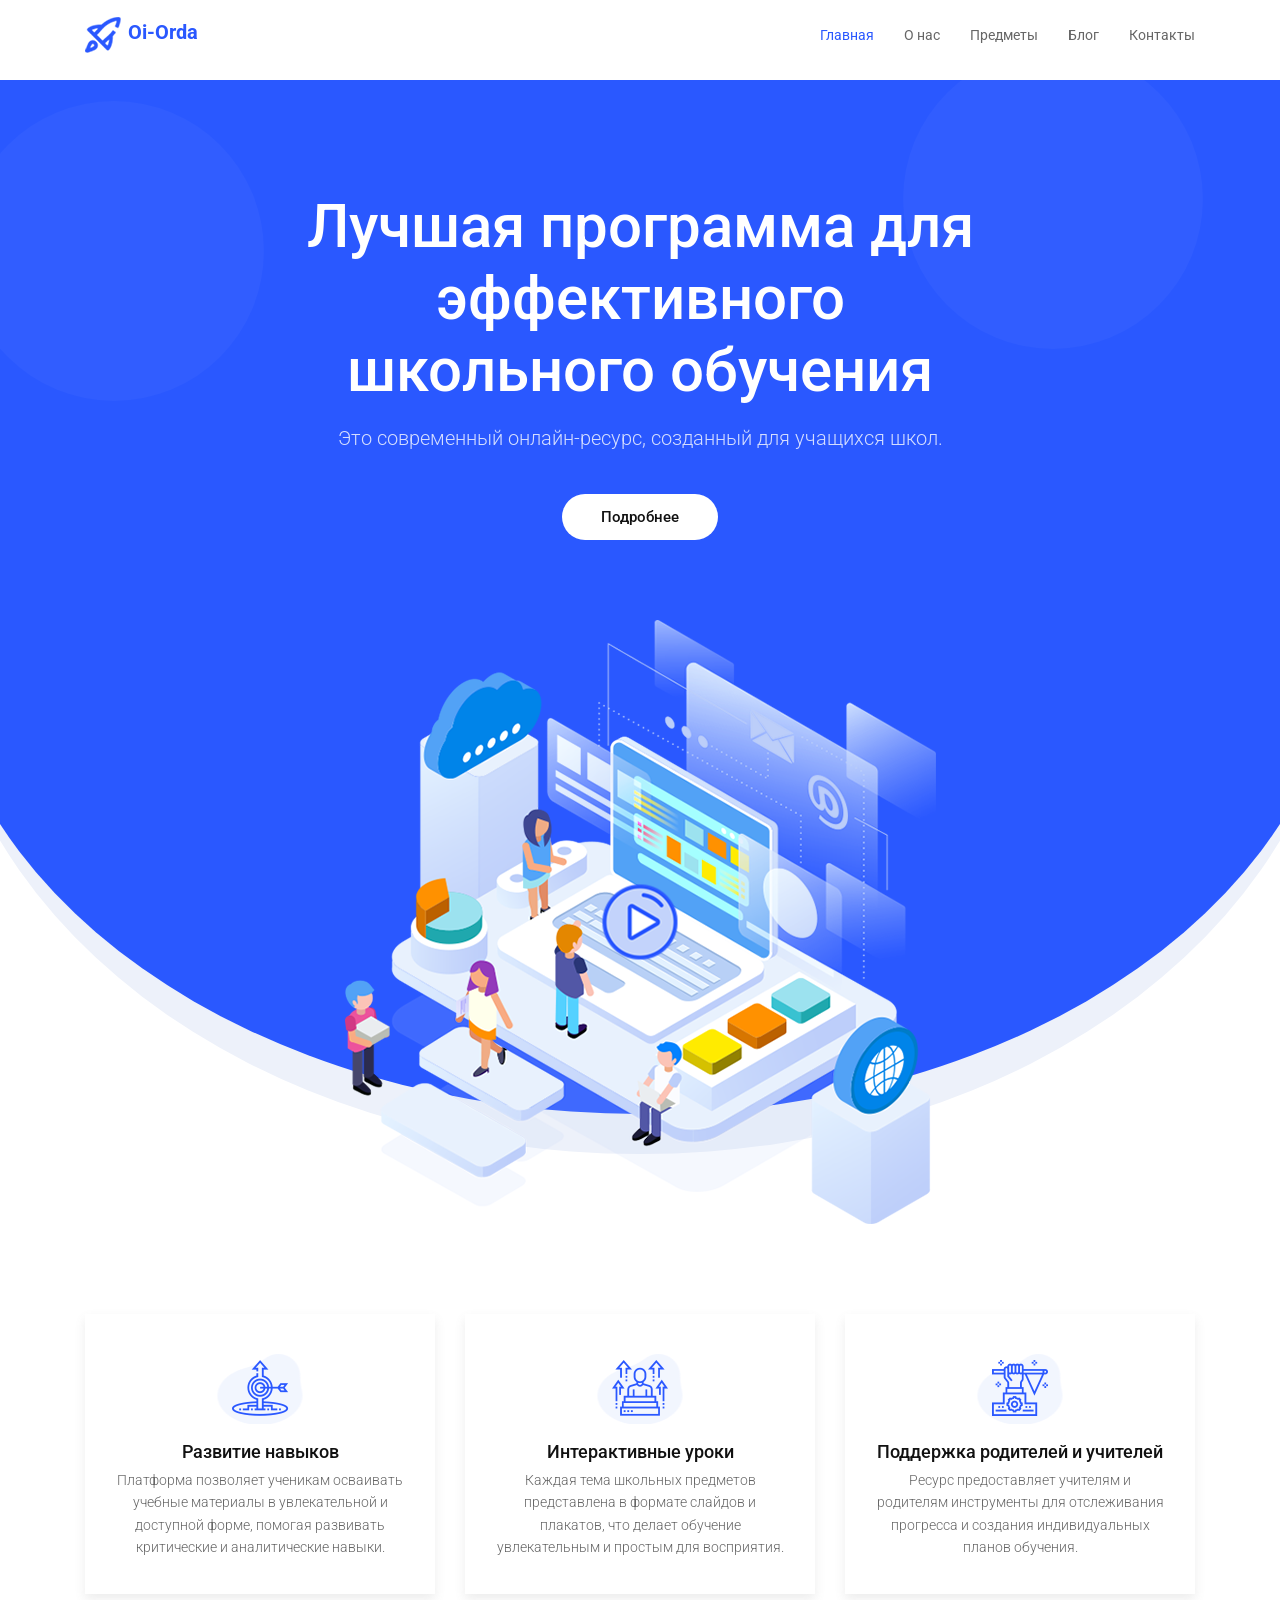
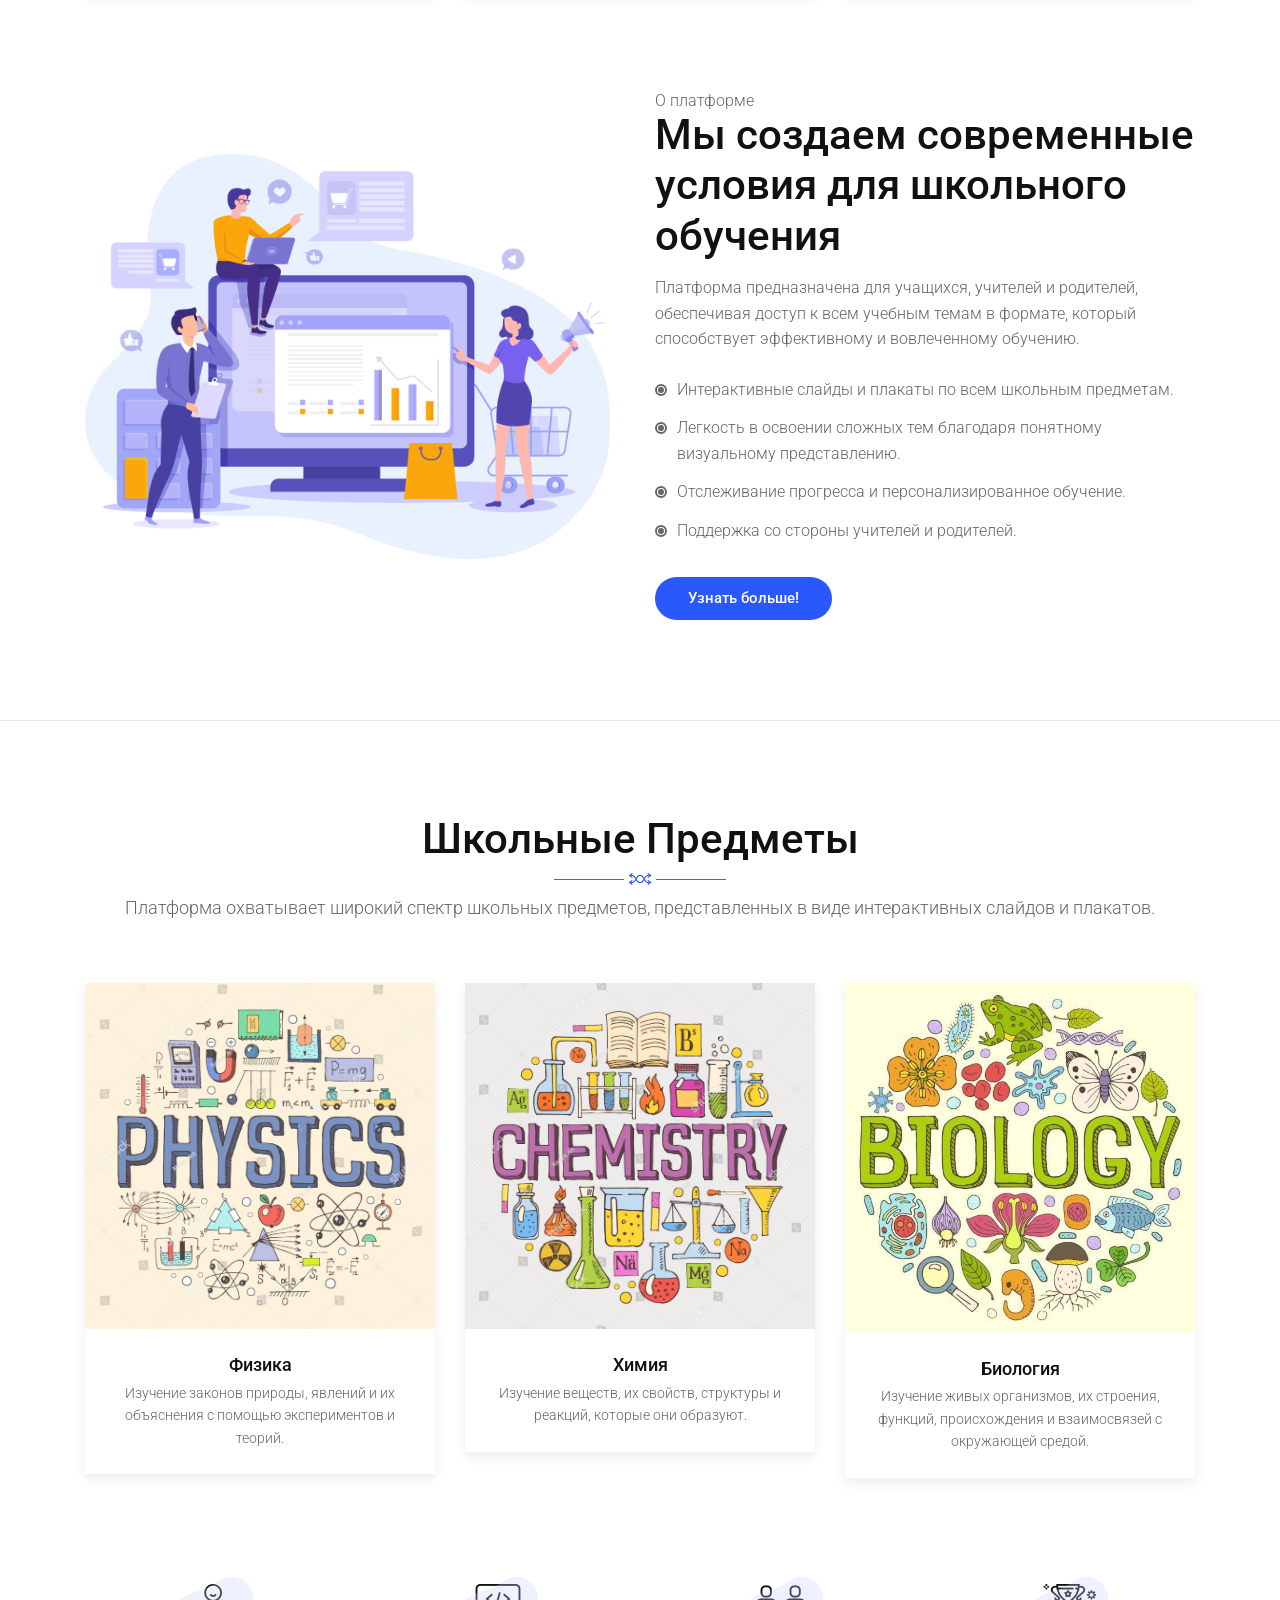
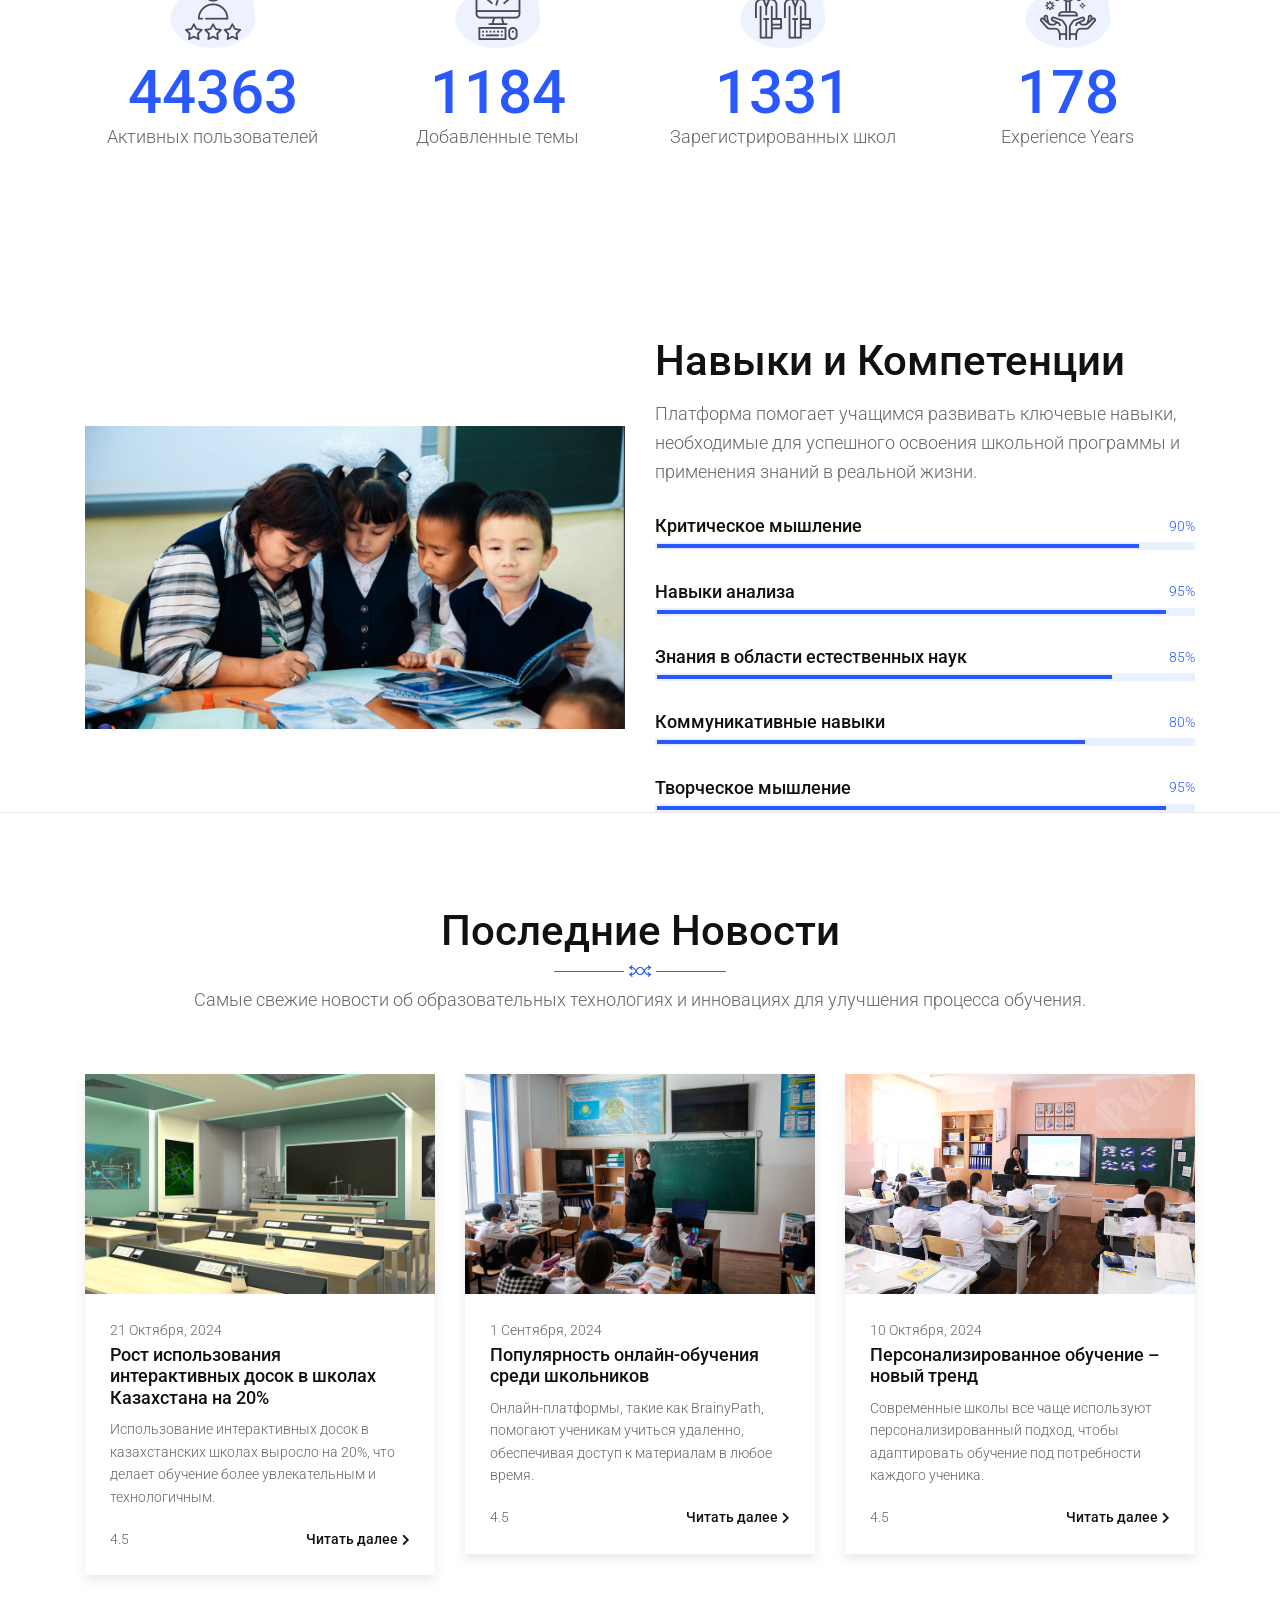
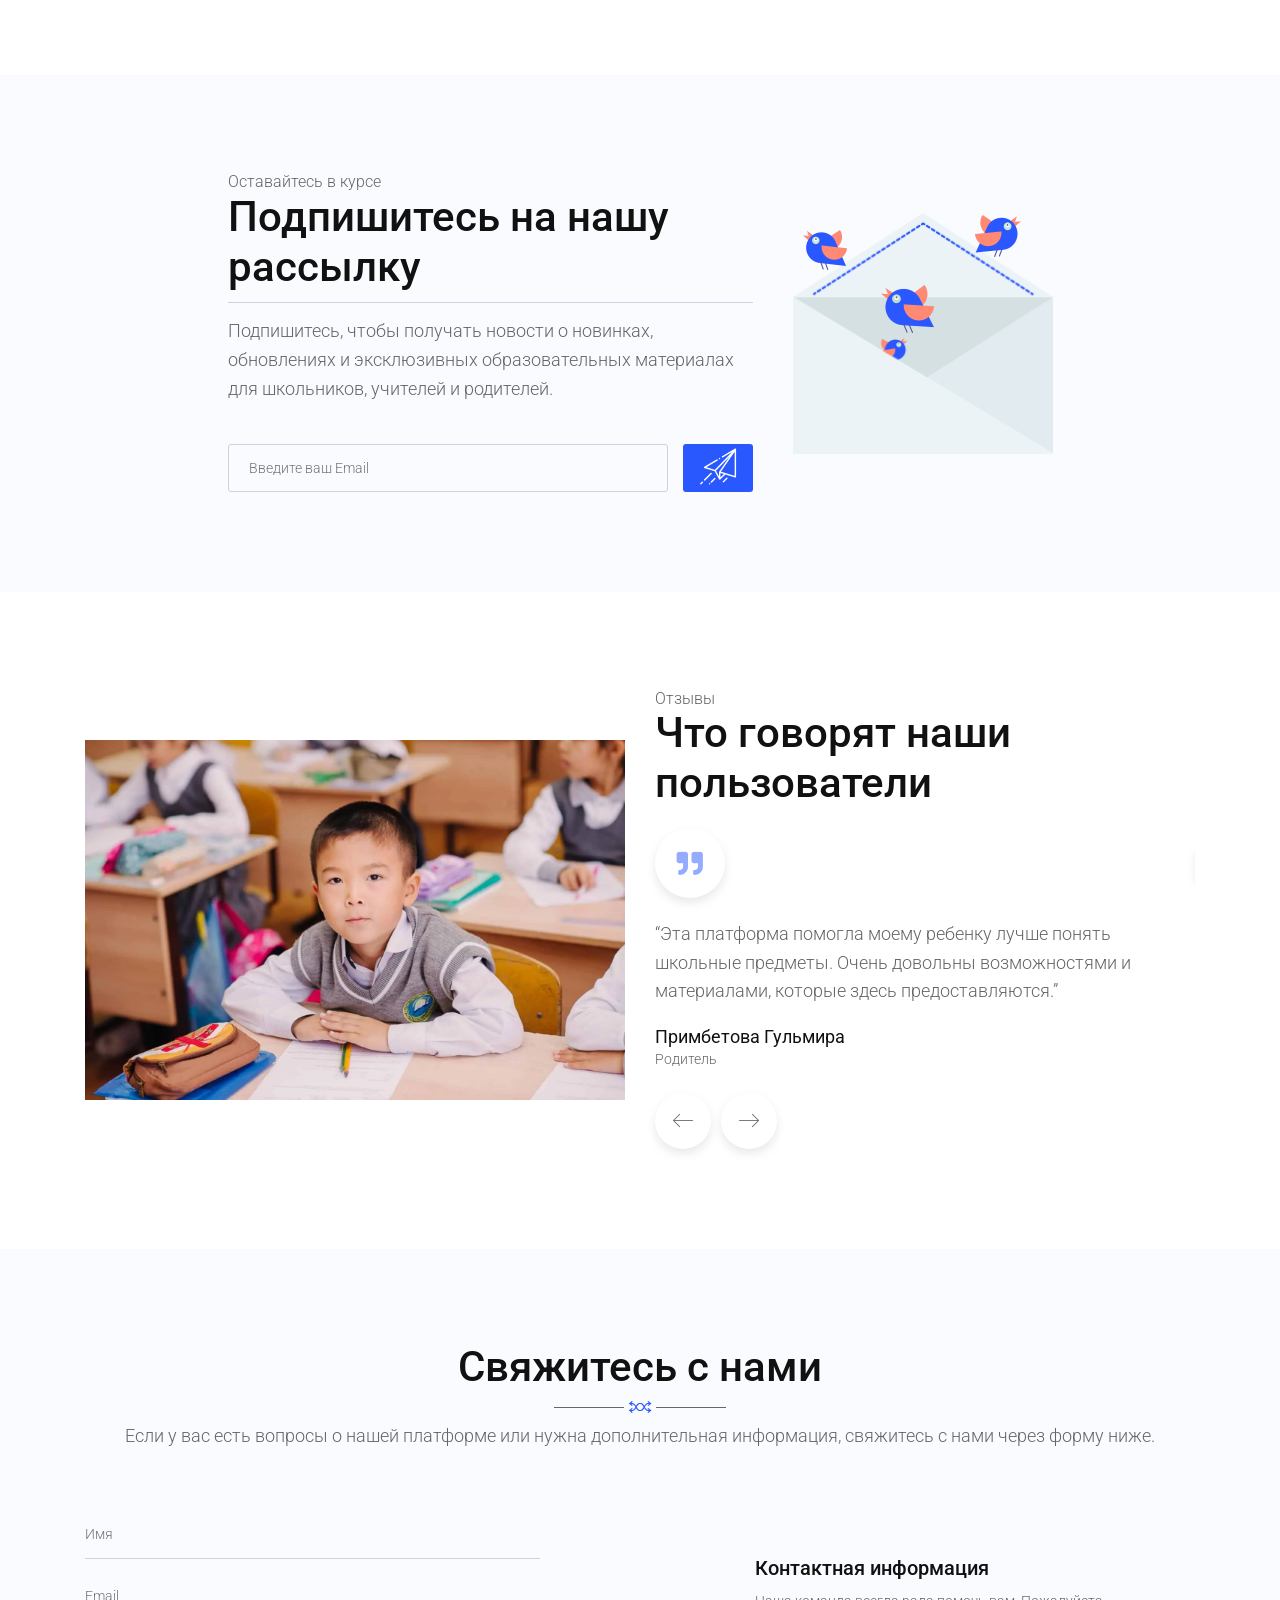
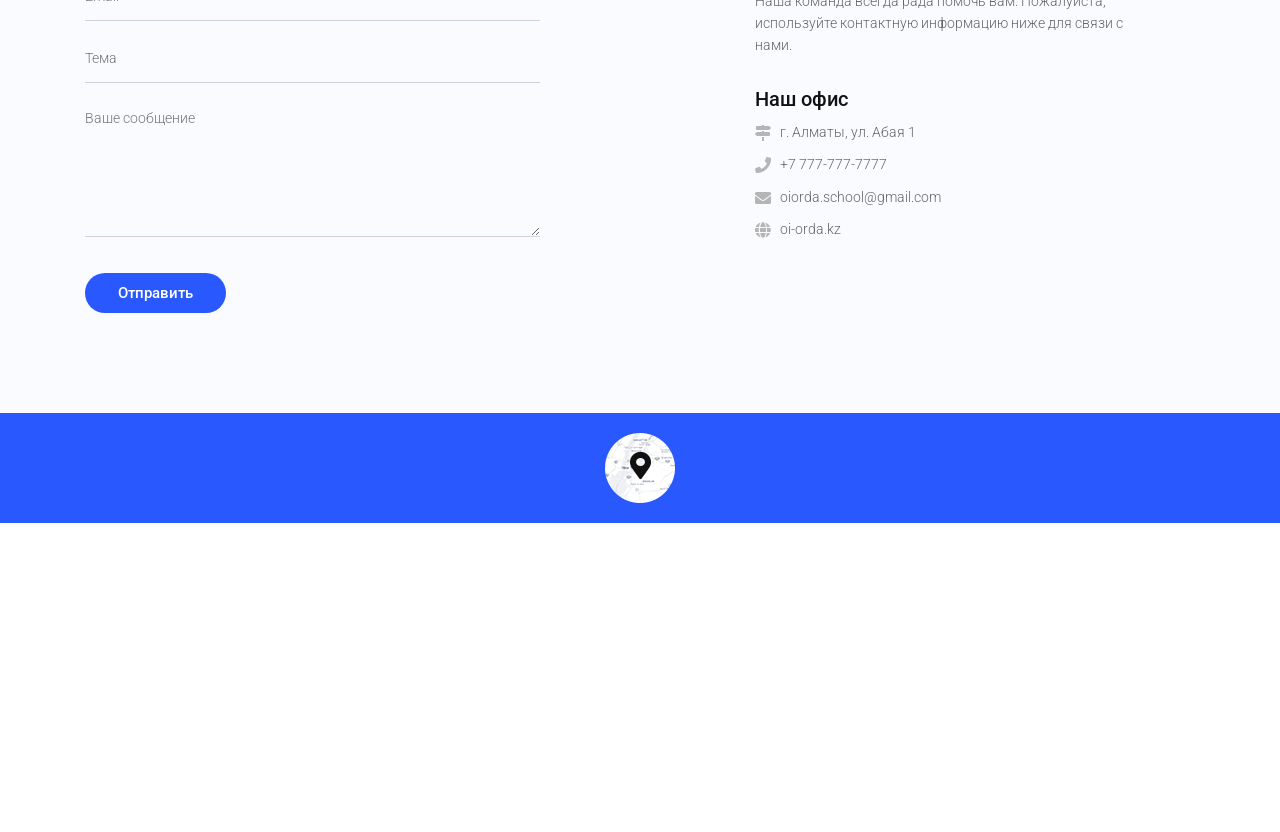
==== home.html @ 857e5699 "fix" ====
<!DOCTYPE html>
<html class="no-js" lang="en">
<head>
  <!-- Meta Tags -->
  <meta charset="utf-8" />
  <meta http-equiv="x-ua-compatible" content="ie=edge" />
  <meta name="viewport" content="width=device-width, initial-scale=1" />
  <meta name="author" content="laralink" />
  <meta name="description" content="" />
  <meta name="keywords" content="" />
  <!-- Page Title -->
  <title>Oi-orda</title>
  <!-- Favicon Icon -->
  <link rel="icon" href="assets/img/blue-img/logo1.png" />
  <!-- Stylesheets -->
  <link rel="stylesheet" href="assets/css/bootstrap.min.css" />
  <link rel="stylesheet" href="assets/css/owlCarousel.min.css" />
  <link rel="stylesheet" href="assets/css/fontawesome.min.css" />
  <link rel="stylesheet" href="assets/css/flaticon.css" />
  <link rel="stylesheet" href="assets/css/animate.css" />
  <link rel="stylesheet" href="assets/css/style.css" />
</head>

<body class="st-blue-color">
  <div id="st-preloader">
    <div class="st-preloader-wave"></div>
    <div class="st-preloader-wave"></div>
    <div class="st-preloader-wave"></div>
    <div class="st-preloader-wave"></div>
    <div class="st-preloader-wave"></div>
  </div>
  <div class="st-height-80"></div>
  <header class="st-header st-solid-header st-style1 st-sticky-menu">
    <div class="st-main-header">
      <div class="container">
        <div class="st-main-header-in">
          <div class="st-site-branding">
            <a href="#" class="st-logo-link"><img src="assets/img/blue-img/logo.png" alt="demo"></a>
            <a href="#" class="st-site-title" style="color: #2a58ff">Oi-Orda</a>
          </div>
          <div class="st-nav-wrap st-fade-down">
            <div class="st-nav-toggle st-style1">
              <span></span>
              <span></span>
              <span></span>
              <span></span>
              <span></span>
              <span></span>
            </div>
            <nav class="st-nav st-desktop-nav">
              <ul class="st-nav-list onepage-nav">
                <li><a href="#home" class="smooth-scroll">Главная</a></li>
                <li><a href="#about" class="smooth-scroll">О нас</a></li>
                <li><a href="#service" class="smooth-scroll">Предметы</a></li>
                <li><a href="#blog" class="smooth-scroll">Блог</a></li>
                <li><a href="#contact" class="smooth-scroll">Контакты</a></li>
              </ul>
            </nav><!-- .st-nav -->
          </div><!-- .st-nav-wrap -->
        </div>
      </div>
    </div>
  </header>

  <div class="st-content">
    <!-- Start Hero Slider -->
    <div class="st-hero-slide st-style2 st-type2" id="home">
      <div class="container">
        <div class="st-hero-text st-style1 st-color1 text-center">
          <h1 class="st-hero-title">Лучшая программа для <br/>эффективного <br/> школьного обучения</h1>
          <div class="st-hero-subtitle">
            Это современный онлайн-ресурс, созданный для учащихся школ.
          </div>
          <div class="st-btn-group st-style1 st-flex">
            <a href="#" class="st-btn st-style1 st-color1">Подробнее</a>
          </div>
        </div>
      </div>
      <div class="st-hero-img2">
        <img src="assets/img/light-img/img_3.png" alt="demo">
        <a href="https://www.youtube.com/embed/QDqlqzGL8RQ?si=iXgGd5NAVXl3Avy7" class="st-video-btn st-video-open">
          <span class="st-video-btn-icon"><img src="assets/img/blue-img/video-icon.png" alt="demo"></span>
          <div class="tfvideo-button">
              <span class="tfvideo-animaiton"><span></span></span>
          </div>
        </a>
      </div>
      <div class="st-circla-animation">
        <div class="st-circle st-circle-first"></div>
        <div class="st-circle st-circle-second"></div>
      </div>
      <!-- <div class="st-wave-wrap">
        <div class="st-wave st-wave-first">
          <div class="st-wave-in" style="background-image: url(assets/img/light-img/shape1.png);"></div>
        </div>
        <div class="st-wave st-wave-second">
          <div class="st-wave-in" style="background-image: url(assets/img/light-img/shape1.png);"></div>
        </div>
      </div> -->
    </div>
    <!-- End Hero Slider -->
    <!-- Start Icon Box -->
    <section class="st-section-top">
      <div class="container">
        <div class="row">
          <div class="col-lg-4">
            <div class="st-iconbox st-style1 text-center wow fadeInUp" data-wow-duration="0.8s" data-wow-delay="0.2s">
              <div class="st-iconbox-icon">
                <i class="flaticon-focus"></i>
              </div>
              <h3 class="st-iconbox-title">Развитие навыков</h3>
              <div class="st-iconbox-text">
                Платформа позволяет ученикам осваивать учебные материалы в увлекательной и доступной форме, помогая развивать критические и аналитические навыки.
              </div>
            </div>
          </div>
          <div class="col-lg-4">
            <div class="st-iconbox st-style1 text-center wow fadeInUp" data-wow-duration="0.8s" data-wow-delay="0.3s">
              <div class="st-iconbox-icon">
                <i class="flaticon-career"></i>
              </div>
              <h3 class="st-iconbox-title">Интерактивные уроки</h3>
              <div class="st-iconbox-text">
                Каждая тема школьных предметов представлена в формате слайдов и плакатов, что делает обучение увлекательным и простым для восприятия.
              </div>
            </div>
          </div>
          <div class="col-lg-4">
            <div class="st-iconbox st-style1 text-center wow fadeInUp" data-wow-duration="0.8s" data-wow-delay="0.4s">
              <div class="st-iconbox-icon">
                <i class="flaticon-career-1"></i>
              </div>
              <h3 class="st-iconbox-title">Поддержка родителей и учителей</h3>
              <div class="st-iconbox-text">
                Ресурс предоставляет учителям и родителям инструменты для отслеживания прогресса и создания индивидуальных планов обучения.
              </div>
            </div>
          </div>
        </div>
      </div>
    </section>

    <!-- Start About Section -->
    <div class="st-about-wrap st-section" id="about">
      <div class="container">
        <div class="row">
          <div class="col-lg-6">
            <div class="st-vertical-middle">
              <div class="st-vertical-middle-in">
                <div class="st-about-img wow fadeInLeft" data-wow-duration="0.8s" data-wow-delay="0.2s">
                  <img src="assets/img/light-img/about-img1.png" alt="Эффективное обучение">
                </div>
              </div>
            </div>
          </div>
          <div class="col-lg-6">
            <div class="st-section-heading st-style1">
              <h3>О платформе</h3>
              <h2>Мы создаем современные условия для школьного обучения</h2>
            </div>
            <div class="st-about-text">
              <p>Платформа предназначена для учащихся, учителей и родителей, обеспечивая доступ к всем учебным темам в формате, который способствует эффективному и вовлеченному обучению.</p>
              <ul class="tr-list">
                <li>Интерактивные слайды и плакаты по всем школьным предметам.</li>
                <li>Легкость в освоении сложных тем благодаря понятному визуальному представлению.</li>
                <li>Отслеживание прогресса и персонализированное обучение.</li>
                <li>Поддержка со стороны учителей и родителей.</li>
              </ul>
              <a href="#" class="st-btn st-style1 st-size1 st-color2">Узнать больше!</a>
            </div>
          </div>
        </div>
      </div>
    </div>
    <!-- End About Section -->
    <hr>
    <!-- Start Service Section -->
    <section class="st-service-section st-section-top" id="service">
      <div class="container">
        <div class="st-section-heading st-style2 text-center">
          <h2>Школьные Предметы</h2>
          <div class="st-seperator">
            <div class="st-seperator-left-bar wow fadeInLeft" data-wow-duration="1s" data-wow-delay="0.2s"></div>
            <img src="assets/img/light-img/seperator-icon1.png" alt="separator-icon" class="st-seperator-icon">
            <div class="st-seperator-right-bar wow fadeInRight" data-wow-duration="1s" data-wow-delay="0.2s"></div>
          </div>
          <p>Платформа охватывает широкий спектр школьных предметов, представленных в виде интерактивных слайдов и плакатов.</p>
        </div>
      </div>
      <div class="st-owl-controler3-hover">
        <div class="container">
          <div class="st-service-carousel owl-carousel st-style2 st-owl-controler3">

            <div class="st-image-box st-style1 text-center wow fadeIn" data-wow-duration="0.8s" data-wow-delay="0.2s">
              <a href="#" class="st-image"><img src="assets/img/light-img/физика.jpg" alt="Физика"></a>
              <div class="st-image-box-info">
                <h3 class="st-image-box-title"><a href="#">Физика</a></h3>
                <div class="st-image-box-text">Изучение законов природы, явлений и их объяснения с помощью экспериментов и теорий.</div>
              </div>
            </div>

            <div class="st-image-box st-style1 text-center wow fadeIn" data-wow-duration="0.8s" data-wow-delay="0.25s">
              <a href="#" class="st-image"><img src="assets/img/light-img/chemistry.jpg" alt="Химия"></a>
              <div class="st-image-box-info">
                <h3 class="st-image-box-title"><a href="#">Химия</a></h3>
                <div class="st-image-box-text">Изучение веществ, их свойств, структуры и реакций, которые они образуют.</div>
              </div>
            </div>

            <div class="st-image-box st-style1 text-center wow fadeIn" data-wow-duration="0.8s" data-wow-delay="0.3s">
              <a href="#" class="st-image"><img src="assets/img/light-img/биология.jpg" alt="Биология"></a>
              <div class="st-image-box-info">
                <h3 class="st-image-box-title"><a href="#">Биология</a></h3>
                <div class="st-image-box-text">Изучение живых организмов, их строения, функций, происхождения и взаимосвязей с окружающей средой.</div>
              </div>
            </div>

            <div class="st-image-box st-style1 text-center wow fadeIn" data-wow-duration="0.8s" data-wow-delay="0.35s">
              <a href="#" class="st-image"><img src="assets/img/light-img/math.jpg" alt="Математика"></a>
              <div class="st-image-box-info">
                <h3 class="st-image-box-title"><a href="#">Математика</a></h3>
                <div class="st-image-box-text">Формирование аналитических навыков через изучение чисел, формул и логических задач.</div>
              </div>
            </div>

            <div class="st-image-box st-style1 text-center wow fadeIn" data-wow-duration="0.8s" data-wow-delay="0.4s">
              <a href="#" class="st-image"><img src="assets/img/light-img/literature.jpg" alt="История"></a>
              <div class="st-image-box-info">
                <h3 class="st-image-box-title"><a href="#">История</a></h3>
                <div class="st-image-box-text">Понимание прошлого человечества через изучение событий, культур и обществ.</div>
              </div>
            </div>

          </div>
        </div>
      </div>
    </section>
    <!-- End Service Section -->
    <!-- Start Fun Fact Section -->
    <div class="st-funfact-wrap st-section">
      <div class="container">
        <div class="row">
          <div class="col-lg-3 col-sm-6">
            <div class="st-funfact text-center wow fadeInUp" data-wow-duration="0.8s" data-wow-delay="0.2s">
              <div class="st-funfact-icon"><i class="flaticon-rate"></i></div>
              <h2 class="st-funfact-number st-counter">50000</h2>
              <h3 class="st-funfact-title">Активных пользователей</h3>
            </div>
          </div>
          <div class="col-lg-3 col-sm-6">
            <div class="st-funfact text-center wow fadeInUp" data-wow-duration="0.8s" data-wow-delay="0.25s">
              <div class="st-funfact-icon"><i class="flaticon-code"></i></div>
              <h2 class="st-funfact-number st-counter">1334</h2>
              <h3 class="st-funfact-title">Добавленные темы</h3>
            </div>
          </div>
          <div class="col-lg-3 col-sm-6">
            <div class="st-funfact text-center wow fadeInUp" data-wow-duration="0.8s" data-wow-delay="0.3s">
              <div class="st-funfact-icon"><i class="flaticon-laptop"></i></div>
              <h2 class="st-funfact-number st-counter">1500</h2>
              <h3 class="st-funfact-title">Зарегистрированных школ</h3>
            </div>
          </div>
          <div class="col-lg-3 col-sm-6">
            <div class="st-funfact text-center wow fadeInUp" data-wow-duration="0.8s" data-wow-delay="0.35s">
              <div class="st-funfact-icon"><i class="flaticon-win"></i></div>
              <h2 class="st-funfact-number st-counter">200</h2>
              <h3 class="st-funfact-title">Experience Years</h3>
            </div>
          </div>
        </div>
      </div>
    </div>
    <!-- End Fun Fact Section -->
    <!-- Start Skill Section -->
    <section class="st-skill-wrap st-section-top">
      <div class="container">
        <div class="row">
          <div class="col-lg-6">
            <div class="st-vertical-middle">
              <div class="st-vertical-middle-in wow fadeInLeft" data-wow-duration="0.8s" data-wow-delay="0.2s">
                <div class="st-skill-img text-center">
                  <img src="assets/img/light-img/учеба1.png" alt="Образовательные навыки">
                </div>
              </div>
            </div>
          </div>
          <div class="col-lg-6">
            <div class="st-section-heading st-style2 st-type2">
              <h2>Навыки и Компетенции</h2>
              <p>Платформа помогает учащимся развивать ключевые навыки, необходимые для успешного освоения школьной программы и применения знаний в реальной жизни.</p>
            </div>
            <div class="st-progressbar-wrap">

              <div class="st-single-progressbar">
                <div class="st-progressbar-meta">
                  <h3 class="st-progressbar-title">Критическое мышление</h3>
                  <div class="st-progressbar-percentage">90%</div>
                </div>
                <div class="st-progressbar" data-progress-percentage="90">
                  <div class="st-progressbar-in wow fadeInLeft" data-wow-duration="1.5s" data-wow-delay="0.5s"></div>
                </div>
              </div>

              <div class="st-single-progressbar">
                <div class="st-progressbar-meta">
                  <h3 class="st-progressbar-title">Навыки анализа</h3>
                  <div class="st-progressbar-percentage">95%</div>
                </div>
                <div class="st-progressbar" data-progress-percentage="95">
                  <div class="st-progressbar-in wow fadeInLeft" data-wow-duration="1.5s" data-wow-delay="0.5s"></div>
                </div>
              </div>

              <div class="st-single-progressbar">
                <div class="st-progressbar-meta">
                  <h3 class="st-progressbar-title">Знания в области естественных наук</h3>
                  <div class="st-progressbar-percentage">85%</div>
                </div>
                <div class="st-progressbar" data-progress-percentage="85">
                  <div class="st-progressbar-in wow fadeInLeft" data-wow-duration="1.5s" data-wow-delay="0.5s"></div>
                </div>
              </div>

              <div class="st-single-progressbar">
                <div class="st-progressbar-meta">
                  <h3 class="st-progressbar-title">Коммуникативные навыки</h3>
                  <div class="st-progressbar-percentage">80%</div>
                </div>
                <div class="st-progressbar" data-progress-percentage="80">
                  <div class="st-progressbar-in wow fadeInLeft" data-wow-duration="1.5s" data-wow-delay="0.5s"></div>
                </div>
              </div>

              <div class="st-single-progressbar">
                <div class="st-progressbar-meta">
                  <h3 class="st-progressbar-title">Творческое мышление</h3>
                  <div class="st-progressbar-percentage">95%</div>
                </div>
                <div class="st-progressbar" data-progress-percentage="95">
                  <div class="st-progressbar-in wow fadeInLeft" data-wow-duration="1.5s" data-wow-delay="0.5s"></div>
                </div>
              </div>

            </div>
          </div>
        </div>
      </div>
    </section>
    <!-- End Skill Section -->
    <hr>
    <!-- Start Blog Section -->
    <section class="st-blog-wrap st-section" id="blog">
      <div class="container">
        <div class="st-section-heading st-style2 text-center">
          <h2>Последние Новости</h2>
          <div class="st-seperator">
            <div class="st-seperator-left-bar wow fadeInLeft" data-wow-duration="1s" data-wow-delay="0.2s"></div>
            <img src="assets/img/light-img/seperator-icon1.png" alt="separator-icon" class="st-seperator-icon">
            <div class="st-seperator-right-bar wow fadeInRight" data-wow-duration="1s" data-wow-delay="0.2s"></div>
          </div>
          <p>Самые свежие новости об образовательных технологиях и инновациях для улучшения процесса обучения.</p>
        </div>
      </div>
      <div class="container">
        <div class="row">

          <div class="col-lg-4">
            <div class="st-blog st-style1 wow fadeInUp" data-wow-duration="0.8s" data-wow-delay="0.2s">
              <div class="st-zoom">
                <a href="#" class="st-blog-thumb st-bg st-zoom-in" data-src="assets/img/light-img/доска.jpg"></a>
              </div>
              <div class="st-blog-info">
                <div class="st-blog-label">21 Октября, 2024</div>
                <h2 class="st-blog-title"><a href="#">Рост использования интерактивных досок в школах Казахстана на 20%</a></h2>
                <div class="st-blog-text">Использование интерактивных досок в казахстанских школах выросло на 20%, что делает обучение более увлекательным и технологичным.</div>
                <div class="st-blog-meta">
                  <div class="st-blog-meta-left"><span class="st-rating">4.5</span></div>
                  <div class="st-blog-meta-right"><a href="#" class="st-blog-btn">Читать далее <i class="fas fa-chevron-right"></i></a></div>
                </div>
              </div>
            </div>
          </div>

          <div class="col-lg-4">
            <div class="st-blog st-style1 wow fadeInUp" data-wow-duration="0.8s" data-wow-delay="0.3s">
              <div class="st-zoom">
                <a href="#" class="st-blog-thumb st-bg st-zoom-in" data-src="assets/img/light-img/учеба2.jpeg"></a>
              </div>
              <div class="st-blog-info">
                <div class="st-blog-label">1 Сентября, 2024</div>
                <h2 class="st-blog-title"><a href="#">Популярность онлайн-обучения среди школьников</a></h2>
                <div class="st-blog-text">Онлайн-платформы, такие как BrainyPath, помогают ученикам учиться удаленно, обеспечивая доступ к материалам в любое время.</div>
                <div class="st-blog-meta">
                  <div class="st-blog-meta-left"><span class="st-rating">4.5</span></div>
                  <div class="st-blog-meta-right"><a href="#" class="st-blog-btn">Читать далее <i class="fas fa-chevron-right"></i></a></div>
                </div>
              </div>
            </div>
          </div>

          <div class="col-lg-4">
            <div class="st-blog st-style1 wow fadeInUp" data-wow-duration="0.8s" data-wow-delay="0.3s">
              <div class="st-zoom">
                <a href="#" class="st-blog-thumb st-bg st-zoom-in" data-src="assets/img/light-img/img_6074.jpg"></a>
              </div>
              <div class="st-blog-info">
                <div class="st-blog-label">10 Октября, 2024</div>
                <h2 class="st-blog-title"><a href="#">Персонализированное обучение – новый тренд</a></h2>
                <div class="st-blog-text">Современные школы все чаще используют персонализированный подход, чтобы адаптировать обучение под потребности каждого ученика.</div>
                <div class="st-blog-meta">
                  <div class="st-blog-meta-left"><span class="st-rating">4.5</span></div>
                  <div class="st-blog-meta-right"><a href="#" class="st-blog-btn">Читать далее <i class="fas fa-chevron-right"></i></a></div>
                </div>
              </div>
            </div>
          </div>

        </div>
      </div>
    </section>
    <!-- End Blog Section -->
    <!-- Start Newsletter Section -->
    <section class="st-section st-gray-bg">
      <div class="container">
        <div class="row">
          <div class="col-lg-12">
            <div class="st-newsletter-wrap">
              <div class="st-left-newsletter">
                <div class="st-section-heading st-style1 st-type1">
                  <h3>Оставайтесь в курсе</h3>
                  <h2>Подпишитесь на нашу рассылку</h2>
                </div>
                <div class="st-newsletter">
                  <div class="st-newsletter-text">Подпишитесь, чтобы получать новости о новинках, обновлениях и эксклюзивных образовательных материалах для школьников, учителей и родителей.</div>
                  <form class="mailchimp st-subscribe-form" action="https://storerepublic.us12.list-manage.com/subscribe/post?u=d227d8d335060b093084903d0&amp;id=9ba078ceb0">
                    <input type="email" name="subscribe" id="subscriber-email" placeholder="Введите ваш Email">
                    <button type="submit" id="subscribe-button" class="st-newsletter-btn"><i class="flaticon-plane"></i></button>
                    <!-- SUBSCRIPTION SUCCESSFUL OR ERROR MESSAGES -->
                    <h5 class="subscription-success">Подписка успешна!</h5>
                    <h5 class="subscription-error">Ошибка подписки, попробуйте еще раз.</h5>
                    <label class="subscription-label" for="subscriber-email"></label>
                  </form>
                </div>
              </div>
              <div class="st-right-newsletter">
                <div class="st-newsletter-img wow fadeInRight" data-wow-duration="0.8s" data-wow-delay="0.2s">
                  <img src="assets/img/blue-img/news-letter-img.png" alt="demo">
                  <div class="st-bard-animation">
                    <div class="st-bard-animation1"><img src="assets/img/blue-img/bard1.png" alt="demo"></div>
                    <div class="st-bard-animation2"><img src="assets/img/blue-img/bard2.png" alt="demo"></div>
                    <div class="st-bard-animation3"><img src="assets/img/blue-img/bard3.png" alt="demo"></div>
                  </div>
                </div>
              </div>
            </div>
          </div>
        </div>
      </div>
    </section>
    <!-- End Newsletter Section -->

    <!-- Start Testimonial Section -->
    <section class="st-testimonial-wrap st-section">
      <div class="container">
        <div class="row">
          <div class="col-lg-6">
            <div class="st-testimonial-right-img st-flex wow fadeInLeft" data-wow-duration="0.8s" data-wow-delay="0.2s">
              <img src="assets/img/light-img/школьник2.webp" alt="demo">
            </div>
          </div>
          <div class="col-lg-6">
            <div class="st-vertical-middle">
              <div class="st-vertical-middle-in">
                <div class="st-section-heading st-style1">
                  <h3>Отзывы</h3>
                  <h2>Что говорят наши пользователи</h2>
                </div>
                <div class="st-testimonial-slider owl-carousel st-owl-controler4">
                  <div class="st-single-testimonial">
                    <div class="st-testimonial-quote st-flex"><i class="fas fa-quote-right"></i></div>
                    <div class="st-testimonial-text">“Эта платформа помогла моему ребенку лучше понять школьные предметы. Очень довольны возможностями и материалами, которые здесь предоставляются.”</div>
                    <div class="st-testimonial-meta">
                      <h3>Примбетова Гульмира</h3>
                      <p>Родитель</p>
                    </div>
                  </div>
                  <div class="st-single-testimonial">
                    <div class="st-testimonial-quote st-flex"><i class="fas fa-quote-right"></i></div>
                    <div class="st-testimonial-text">“Использую эту платформу для занятий с учениками – интерактивные материалы и удобный интерфейс значительно облегчают подготовку к урокам.”</div>
                    <div class="st-testimonial-meta">
                      <h3>Сауле Токсановна</h3>
                      <p>Учитель</p>
                    </div>
                  </div>
                </div>
              </div>
            </div>
          </div>
        </div>
      </div>
    </section>
    <!-- End Testimonial Section -->

    <!-- Start Contact Section -->
    <section class="st-contact-wrap st-gray-bg st-section" id="contact">
      <div class="container">
        <div class="st-section-heading st-style2 text-center">
          <h2>Свяжитесь с нами</h2>
          <div class="st-seperator">
            <div class="st-seperator-left-bar wow fadeInLeft" data-wow-duration="1s" data-wow-delay="0.2s"></div>
            <img src="assets/img/light-img/seperator-icon1.png" alt="separator-icon" class="st-seperator-icon">
            <div class="st-seperator-right-bar wow fadeInRight" data-wow-duration="1s" data-wow-delay="0.2s"></div>
          </div>
          <p>Если у вас есть вопросы о нашей платформе или нужна дополнительная информация, свяжитесь с нами через форму ниже.</p>
        </div>
      </div>
      <div class="container">
        <div class="row">
          <div class="col-lg-6">
            <div id="cf-msg"></div>
            <form action="assets/php/mail.php" method="post" class="st-contact-form" id="cf">
              <input type="text" placeholder="Имя" id="name" name="name">
              <input type="text" placeholder="Email" id="email" name="email">
              <input type="text" placeholder="Тема" id="subject" name="subject">
              <textarea cols="30" rows="10" placeholder="Ваше сообщение" id="msg" name="msg"></textarea>
              <button class="st-btn st-style1 st-size1 st-color2" type="submit" id="submit" name="submit">Отправить</button>
            </form>
          </div>
          <div class="col-lg-6">
            <div class="st-contact-info st-style1">
              <div class="st-contact-info-in">
                <h3 class="st-contact-info-title">Контактная информация</h3>
                <div class="st-contact-info-text">Наша команда всегда рада помочь вам. Пожалуйста, используйте контактную информацию ниже для связи с нами.</div>
                <h3 class="st-contact-info-title">Наш офис</h3>
                <ul>
                  <li><i class="fas fa-map-signs"></i>г. Алматы, ул. Абая 1</li>
                  <li><i class="fas fa-phone"></i>+7 777-777-7777</li>
                  <li><i class="fas fa-envelope"></i><a href="mailto:oiorda.school@gmail.com">oiorda.school@gmail.com</a></li>
                  <li><i class="fas fa-globe"></i><a href="#">oi-orda.kz</a></li>
                </ul>
              </div>
            </div>
          </div>
        </div>
      </div>
    </section>
    <!-- End Contact Section -->
    <!-- Start Map Section -->
    <div class="st-map-wrap">
      <div class="st-map-bar st-flex">
        <div class="st-map-bar-img">
          <img src="assets/img/light-img/map-icon-img.png" alt="Алматы">
          <div class="st-map-bar-icon"><i class="fas fa-map-marker-alt"></i></div>
        </div>
      </div>
      <div class="st-map-wrpa">
        <div class="st-google-map">
          <iframe src="https://www.google.com/maps/embed?pb=!1m18!1m12!1m3!1d117297.61483319643!2d76.85124869553594!3d43.256670032406356!2m3!1f0!2f0!3f0!3m2!1i1024!2i768!4f13.1!3m3!1m2!1s0x388369bc78e14dc5%3A0x8f1d5a5e01a84b9d!2z0JDQstGC0LXQvdC40Y8g0JvQtdC90LjQttCwLCA0MzAwMDA!5e0!3m2!1sru!2skz!4v1693564691004!5m2!1sru!2skz" allowfullscreen></iframe>
        </div>
      </div>
    </div>
    <!-- End Map Section -->
  </div>
  <!-- Start Footer Seciton -->
  <footer class="st-site-footer st-style1 st-sticky-footer">
    <div class="st-main-footer text-center">
      <div class="container">
        <div class="st-footer-logo">
          <img src="assets/img/blue-img/footer-logo.png" alt="EduPlatform Logo">
        </div>
        <div class="st-footer-text">Наша миссия — предоставить доступ к качественным образовательным ресурсам для школьников, учителей и родителей.<br>
          Образование для всех, всегда и везде.</div>
        <div class="st-footer-social">
          <ul class="st-footer-social-btn st-flex st-mp0">
            <li><a href="#"><i class="fab fa-facebook-f"></i></a></li>
            <li><a href="#"><i class="fab fa-twitter"></i></a></li>
            <li><a href="#"><i class="fab fa-telegram-plane"></i></a></li>
            <li><a href="#"><i class="fab fa-instagram"></i></a></li>
          </ul>
        </div>
      </div>
    </div>
    <div class="st-copyright text-center">
      <div class="st-copyright-text">© OiOrda, 2024. Разработано <a href="#">Oi-Orda</a></div>
    </div>
  </footer>
  <!-- End Footer Seciton -->
  <!-- Start Video Popup -->
  <div class="st-video-popup">
    <div class="st-video-popup-overlay"></div>
    <div class="st-video-popup-content">
      <div class="st-video-popup-layer"></div>
      <div class="st-video-popup-container">
        <div class="st-video-popup-align">
          <div class="embed-responsive embed-responsive-16by9">
            <iframe class="embed-responsive-item" src="about:blank"></iframe>
          </div>
        </div>
        <div class="st-video-popup-close"></div>
      </div>
    </div>
  </div>
  <!-- End Video Popup -->
  <!-- Scripts -->
  <script src="assets/js/vendor/modernizr-3.5.0.min.js"></script>
  <script src="assets/js/vendor/jquery-1.12.4.min.js"></script>
  <script src="assets/js/mailchimp.min.js"></script>
  <script src="assets/js/owlCarousel.min.js"></script>
  <script src="assets/js/tamjid-counter.min.js"></script>
  <script src="assets/js/wow.min.js"></script>
  <script src="assets/js/isotope.pkg.min.js"></script>
  <script src="assets/js/main.js"></script>
</body>
</html>
---- assets/css/owlCarousel.min.css ----
/**
 * Owl Carousel v2.3.4
 * Copyright 2013-2018 David Deutsch
 * Licensed under: SEE LICENSE IN https://github.com/OwlCarousel2/OwlCarousel2/blob/master/LICENSE
 */
.owl-carousel,.owl-carousel .owl-item{-webkit-tap-highlight-color:transparent;position:relative}.owl-carousel{display:none;width:100%;z-index:1}.owl-carousel .owl-stage{position:relative;-ms-touch-action:pan-Y;touch-action:manipulation;-moz-backface-visibility:hidden}.owl-carousel .owl-stage:after{content:".";display:block;clear:both;visibility:hidden;line-height:0;height:0}.owl-carousel .owl-stage-outer{position:relative;overflow:hidden;-webkit-transform:translate3d(0,0,0)}.owl-carousel .owl-item,.owl-carousel .owl-wrapper{-webkit-backface-visibility:hidden;-moz-backface-visibility:hidden;-ms-backface-visibility:hidden;-webkit-transform:translate3d(0,0,0);-moz-transform:translate3d(0,0,0);-ms-transform:translate3d(0,0,0)}.owl-carousel .owl-item{min-height:1px;float:left;-webkit-backface-visibility:hidden;-webkit-touch-callout:none}.owl-carousel .owl-item img{display:block;width:100%}.owl-carousel .owl-dots.disabled,.owl-carousel .owl-nav.disabled{display:none}.no-js .owl-carousel,.owl-carousel.owl-loaded{display:block}.owl-carousel .owl-dot,.owl-carousel .owl-nav .owl-next,.owl-carousel .owl-nav .owl-prev{cursor:pointer;-webkit-user-select:none;-khtml-user-select:none;-moz-user-select:none;-ms-user-select:none;user-select:none}.owl-carousel .owl-nav button.owl-next,.owl-carousel .owl-nav button.owl-prev,.owl-carousel button.owl-dot{background:0 0;color:inherit;border:none;padding:0!important;font:inherit}.owl-carousel.owl-loading{opacity:0;display:block}.owl-carousel.owl-hidden{opacity:0}.owl-carousel.owl-refresh .owl-item{visibility:hidden}.owl-carousel.owl-drag .owl-item{-ms-touch-action:pan-y;touch-action:pan-y;-webkit-user-select:none;-moz-user-select:none;-ms-user-select:none;user-select:none}.owl-carousel.owl-grab{cursor:move;cursor:grab}.owl-carousel.owl-rtl{direction:rtl}.owl-carousel.owl-rtl .owl-item{float:right}.owl-carousel .animated{animation-duration:1s;animation-fill-mode:both}.owl-carousel .owl-animated-in{z-index:0}.owl-carousel .owl-animated-out{z-index:1}.owl-carousel .fadeOut{animation-name:fadeOut}@keyframes fadeOut{0%{opacity:1}100%{opacity:0}}.owl-height{transition:height .5s ease-in-out}.owl-carousel .owl-item .owl-lazy{opacity:0;transition:opacity .4s ease}.owl-carousel .owl-item .owl-lazy:not([src]),.owl-carousel .owl-item .owl-lazy[src^=""]{max-height:0}.owl-carousel .owl-item img.owl-lazy{transform-style:preserve-3d}.owl-carousel .owl-video-wrapper{position:relative;height:100%;background:#000}.owl-carousel .owl-video-play-icon{position:absolute;height:80px;width:80px;left:50%;top:50%;margin-left:-40px;margin-top:-40px;background:url(owl.video.play.png) no-repeat;cursor:pointer;z-index:1;-webkit-backface-visibility:hidden;transition:transform .1s ease}.owl-carousel .owl-video-play-icon:hover{-ms-transform:scale(1.3,1.3);transform:scale(1.3,1.3)}.owl-carousel .owl-video-playing .owl-video-play-icon,.owl-carousel .owl-video-playing .owl-video-tn{display:none}.owl-carousel .owl-video-tn{opacity:0;height:100%;background-position:center center;background-repeat:no-repeat;background-size:contain;transition:opacity .4s ease}.owl-carousel .owl-video-frame{position:relative;z-index:1;height:100%;width:100%}
---- assets/css/style.css ----
/*--------------------------------------------------------------
>> TABLE OF CONTENTS:
----------------------------------------------------------------
1. Typography
2. Default Style
3. Button Style
4. Header
5. Hero Style
6. Icon Box
7. Section Heading
8. About Section
9. Image Box
10. Fun Fact
11. Project
12. News Letter
13. Contact Form
14. Map Area
15. Progressbar
16. Team
17. CTA
18. Pricing Table
19. Blog
20. Testimonial
20. Site Footer
21. Start Page Title
22. Sidebar Widget
23. Isotope Style
24. Start Text Slider
25. Blog Details
26. Blue Color CSS
27. Dark Version Css

--------------------------------------------------------------*/
/*Google Fonts*/
@import url('https://fonts.googleapis.com/css2?family=Roboto:wght@300;400;500;700&display=swap');

/*Custom fonts*/

/*--------------------------------------------------------------
1. Typography
----------------------------------------------------------------*/

body,
html {
    color: #666;
    font-family: 'Roboto', sans-serif;
    font-size: 14px;
    font-weight: 300;
    line-height: 1.6em;
    overflow-x: hidden;
}

h1,
h2,
h3,
h4,
h3,
h6 {
    clear: both;
    color: #6262a0;
    padding: 0;
    margin: 0 0 10px 0;
    font-weight: 500;
    line-height: 1.2em;
}

h1 {
    font-size: 42px;
}

h2 {
    font-size: 34px;
}

h3 {
    font-size: 26px;
}

h4 {
    font-size: 22px;
}

h5 {
    font-size: 18px;
}

h6 {
    font-size: 15px;
}

p {
    margin-bottom: 12px;
}

ul {
    margin: 0 0 15px 0;
    padding-left: 15px;
    list-style: square outside none;
}

ol {
    padding-left: 15px;
    margin-bottom: 15px;
}

dfn,
cite,
em,
i {
    font-style: italic;
}

blockquote {
    margin: 0 15px;
}

address {
    margin: 0 0 15px;
}

img {
    border: 0;
    max-width: 100%;
    height: auto;
}

a {
    color: inherit;
    -webkit-transition: all 0.3s ease;
    -o-transition: all 0.3s ease;
    transition: all 0.3s ease;
}

a:hover {
    text-decoration: none;
    color: #ff8a73;
}

/*--------------------------------------------------------------
2. Default Style
----------------------------------------------------------------*/
.st-zoom {
    position: relative;
    overflow: hidden;
}

.st-zoom-in {
    -webkit-transition: -webkit-transform 0.5s cubic-bezier(0.68, -0.55, 0.265, 1.55);
    transition: -webkit-transform 0.5s cubic-bezier(0.68, -0.55, 0.265, 1.55);
    -o-transition: transform 0.5s cubic-bezier(0.68, -0.55, 0.265, 1.55);
    transition: transform 0.5s cubic-bezier(0.68, -0.55, 0.265, 1.55);
    transition: transform 0.5s cubic-bezier(0.68, -0.55, 0.265, 1.55), -webkit-transform 0.5s cubic-bezier(0.68, -0.55, 0.265, 1.55);
}

.st-zoom:hover .st-zoom-in {
    -webkit-transform: scale(1.07);
    -ms-transform: scale(1.07);
    transform: scale(1.07);
}

.st-flex {
    display: -webkit-box;
    display: -ms-flexbox;
    display: flex;
    -webkit-box-pack: center;
    -ms-flex-pack: center;
    justify-content: center;
    -webkit-box-align: center;
    -ms-flex-align: center;
    align-items: center;
    -ms-flex-wrap: wrap;
    flex-wrap: wrap;
}

.st-bg {
    background-size: cover;
    background-repeat: no-repeat;
    background-position: center;
}

.st-section {
    padding-top: 100px;
    padding-bottom: 100px;
}

.st-section-top {
    padding-top: 100px;
}

.container {
    padding-top: 1px;
    margin-top: -1px;
}

.row {
    margin-top: -30px;
}

.row>[class*="col-"] {
    margin-top: 30px;
}

.st-gray-bg {
    background-color: #f9fbff;
}

.st-mp0 {
    list-style: none;
    margin: 0;
    padding: 0;
}

.st-vertical-middle {
    display: -webkit-box;
    display: -ms-flexbox;
    display: flex;
    -webkit-box-align: center;
    -ms-flex-align: center;
    align-items: center;
    height: 100%;
}

.st-vertical-middle-in {
    width: 100%;
}

/*Owl Controller*/
.owl-nav button:focus {
    outline: none;
}

/*Style1*/
.owl-carousel.st-style1 .owl-stage-outer,
.owl-carousel.st-style2 .owl-stage-outer {
    padding-top: 30px;
    padding-bottom: 30px;
    margin-top: -30px;
    margin-bottom: -30px;
}

.owl-carousel.st-style2 .owl-stage-outer {
    padding-left: 15px;
    margin-left: -15px;
    margin-right: -15px;
    padding-right: 15px;
}

.owl-carousel.st-owl-controler1 .owl-nav {
    display: none !important;
}

.owl-carousel.st-owl-controler1 .owl-dots,
.owl-carousel.st-owl-controler3 .owl-dots,
.owl-carousel.st-client-carousel .owl-dots {
    display: -webkit-box !important;
    display: -ms-flexbox !important;
    display: flex !important;
    -webkit-box-pack: center;
    -ms-flex-pack: center;
    justify-content: center;
    margin-top: 30px;
    -ms-flex-wrap: wrap;
    flex-wrap: wrap;
}

.owl-carousel.st-client-carousel .owl-dots {
    display: none !important;
}

.owl-carousel.st-owl-controler1 .owl-dots button,
.owl-carousel.st-owl-controler3 .owl-dots button,
.owl-carousel.st-client-carousel .owl-dots button {
    height: 12px;
    width: 12px;
    border-radius: 50%;
    background-color: #ffc4b9;
    margin: 0 5px;
}

.owl-carousel.st-owl-controler1 .owl-dots button:focus,
.owl-carousel.st-owl-controler3 .owl-dots button:focus,
.owl-carousel.st-client-carousel .owl-dots button:focus {
    outline: none;
}

.owl-carousel.st-owl-controler1 .owl-dots button.active,
.owl-carousel.st-owl-controler3 .owl-dots button.active,
.owl-carousel.st-client-carousel .owl-dots button.active {
    background-color: #6262a0;
}

/*Style 2*/
.owl-carousel.st-owl-controler2 .owl-nav {
    max-width: 1140px;
    padding: 0 15px;
    position: absolute;
    width: 100%;
    left: 50%;
    -webkit-transform: translateX(-50%);
    -ms-transform: translateX(-50%);
    transform: translateX(-50%);
    bottom: 45px;
}

.owl-carousel.st-owl-controler2 .owl-prev i,
.owl-carousel.st-owl-controler2 .owl-next i {
    font-size: 12px;
}

.owl-carousel.st-owl-controler2 .owl-prev,
.owl-carousel.st-owl-controler2 .owl-next {
    -webkit-transition: all 0.3s ease;
    -o-transition: all 0.3s ease;
    transition: all 0.3s ease;
}

.owl-carousel.st-owl-controler2 .owl-prev:hover,
.owl-carousel.st-owl-controler2 .owl-next:hover {
    color: #ff8a73;
}

.owl-carousel.st-owl-controler2 .owl-prev i {
    margin-right: 10px;
}

.owl-carousel.st-owl-controler2 .owl-next i {
    margin-left: 10px;
}

.owl-carousel.st-owl-controler2 .owl-prev {
    margin-right: 30px;
}

/*Style3*/
.owl-carousel.st-owl-controler3 .owl-nav {
    display: block !important;
}

.owl-carousel.st-owl-controler3 .owl-dots,
.owl-carousel.st-owl-controler4 .owl-dots {
    display: none !important;
}

.owl-carousel.st-owl-controler3 .owl-nav .owl-prev,
.owl-carousel.st-owl-controler3 .owl-nav .owl-next,
.owl-carousel.st-owl-controler4 .owl-nav .owl-prev,
.owl-carousel.st-owl-controler4 .owl-nav .owl-next {
    position: absolute;
    height: 56px;
    width: 56px;
    border-radius: 50%;
    display: -webkit-box;
    display: -ms-flexbox;
    display: flex;
    -webkit-box-pack: center;
    -ms-flex-pack: center;
    justify-content: center;
    -webkit-box-align: center;
    -ms-flex-align: center;
    align-items: center;
    -webkit-box-shadow: 0px 5px 10px 0px rgba(106, 106, 106, 0.15);
    box-shadow: 0px 5px 10px 0px rgba(106, 106, 106, 0.15);
    color: #6262a0;
    top: 50%;
    -webkit-transform: translateY(-50%);
    -ms-transform: translateY(-50%);
    transform: translateY(-50%);
    font-size: 20px;
    -webkit-transition: all 0.4s ease;
    -o-transition: all 0.4s ease;
    transition: all 0.4s ease;
    opacity: 0;
}

.owl-carousel.st-owl-controler3 .owl-nav .owl-prev {
    left: -35px;
}

.owl-carousel.st-owl-controler3 .owl-nav .owl-next {
    right: -35px;
}

.st-owl-controler3-hover:hover .owl-carousel.st-owl-controler3 .owl-nav .owl-prev {
    left: -75px;
    opacity: 1;
}

.st-owl-controler3-hover:hover .owl-carousel.st-owl-controler3 .owl-nav .owl-next {
    right: -75px;
    opacity: 1;
}

.owl-carousel.st-owl-controler3 .owl-nav .owl-prev:hover,
.owl-carousel.st-owl-controler3 .owl-nav .owl-next:hover,
.owl-carousel.st-owl-controler4 .owl-nav .owl-prev:hover,
.owl-carousel.st-owl-controler4 .owl-nav .owl-next:hover {
    color: #ff8a73;
}

/*Style4*/
.owl-carousel.st-owl-controler4 .owl-nav .owl-prev,
.owl-carousel.st-owl-controler4 .owl-nav .owl-next {
    position: initial;
    opacity: 1;
    -webkit-transform: initial;
    -ms-transform: initial;
    transform: initial;
}

.owl-carousel.st-owl-controler4 .owl-nav .owl-prev {
    margin-right: 10px;
}

.owl-carousel.st-owl-controler4 .owl-nav {
    display: -webkit-box !important;
    display: -ms-flexbox !important;
    display: flex !important;
    margin-top: 23px;
}

/*End Owl Controller*/
/*--------------------------------------------------------------
3. Button Style
----------------------------------------------------------------*/
/* Button Group */
.st-btn-group.st-style1 {
    display: -webkit-box;
    display: -ms-flexbox;
    display: flex;
    -webkit-box-align: center;
    -ms-flex-align: center;
    align-items: center;
    -ms-flex-wrap: wrap;
    flex-wrap: wrap;
    margin-left: -10px;
    margin-right: -10px;
    margin-bottom: -10px;
}

.st-btn-group.st-style1 .st-btn {
    margin: 0 10px;
    margin-bottom: 10px;
}

/* Button Type */
.st-btn {
    display: -webkit-inline-box;
    display: -ms-inline-flexbox;
    display: inline-flex;
    -webkit-box-pack: center;
    -ms-flex-pack: center;
    justify-content: center;
    -webkit-box-align: center;
    -ms-flex-align: center;
    align-items: center;
    border: none;
    outline: none;
    cursor: pointer;
    -webkit-transition: all 0.3s ease;
    -o-transition: all 0.3s ease;
    transition: all 0.3s ease;
}

.st-btn:hover {
    -webkit-transform: translateY(-1px);
    -ms-transform: translateY(-1px);
    transform: translateY(-1px);
    -webkit-box-shadow: 0px 2px 3px 0px rgba(0, 0, 0, 0.2);
    box-shadow: 0px 2px 3px 0px rgba(0, 0, 0, 0.2);
}

.st-btn i {
    margin-right: 10px;
}

.st-btn.st-style2 i {
    font-size: 46px;
    color: #5257a6;
    background-color: rgba(82, 87, 166, 0.15);
    border-radius: 50%;
    position: relative;
    font-weight: initial;
}

.st-btn.st-style1 {
    padding: 0.8em 2.6em;
    font-weight: 500;
    border-radius: 1.8em;
    font-size: 15px;
}

.st-btn.st-style1.st-size1 {
    padding: 0.6em 2.2em;
}

.st-btn.st-style1:focus {
    outline: none;
}

.st-btn.st-style2 {
    font-weight: 500;
    font-size: 15px;
}

.st-btn.st-style2:hover {
    -webkit-box-shadow: none;
    box-shadow: none;
}

.alert-danger {
    margin-bottom: 10px;
}

/* Button Color */
.st-btn.st-color1 {
    color: #fff;
    background-color: #5257a6;
}

.st-btn.st-color1:hover {
    background-color: #ff8a73;
}

.st-btn.st-color2 {
    color: #fff;
    background-color: #ff8a73;
}

.st-btn.st-color2:hover {
    background-color: #5257a6;
}

/*--------------------------------------------------------------
4. Header
----------------------------------------------------------------*/
.st-header {
    position: relative;
}

.st-header.st-sticky-menu {
    position: fixed;
    width: 100%;
    top: 0;
    z-index: 100;
}

.st-header.st-style1.st-other-page-header {
    background: #fff;
}

.st-header.st-style1 .st-main-header-in {
    height: 70px;
    display: -webkit-box;
    display: -ms-flexbox;
    display: flex;
    -webkit-box-pack: justify;
    -ms-flex-pack: justify;
    justify-content: space-between;
    -webkit-box-align: center;
    -ms-flex-align: center;
    align-items: center;
    -webkit-transition: all 0.4s ease;
    -o-transition: all 0.4s ease;
    transition: all 0.4s ease;
}

.st-header.st-sticky-menu.st-sticky-active {
    background: #fff;
    -webkit-box-shadow: 0 0 7px rgba(0, 0, 0, 0.15);
    box-shadow: 0 0 7px rgba(0, 0, 0, 0.15);
}

.st-header.st-sticky-menu.st-sticky-active.st-color1 {
    background: #2a58ff;
}

.st-header.st-style1 .st-main-header {
    position: relative;
}

/*=== Logo Area ===*/
.st-site-title {
    font-size: 20px;
    font-weight: 700;
    color: #111;
}

.st-site-title a {
    color: inherit;
}

/*End Logo Area*/

/*Horizontal Menu Area*/
.st-nav-wrap {
    display: -webkit-box;
    display: -ms-flexbox;
    display: flex;
    -webkit-box-align: center;
    -ms-flex-align: center;
    align-items: center;
}

.st-nav-wrap,
.st-desktop-nav.st-nav,
.st-desktop-nav .st-nav-list,
.st-desktop-nav .st-nav-list>li,
.st-desktop-nav .st-nav-list>li>a {
    height: 100%;
}

.st-solid-header .st-desktop-nav .st-nav-list>li>a {
    color: #666;
}

.st-solid-header .st-desktop-nav .st-nav-list>li>a.active {
    color: #2a58ff;
}

.st-header.st-color1 .st-desktop-nav .st-nav-list>li>a {
    color: rgba(255, 255, 255, 0.7);
}

.st-header.st-color1 .st-desktop-nav .st-nav-list>li>a.active {
    color: #fff;
}

.st-nav-list>li>a>i {
    color: #666;
    font-size: 12px;
    margin-right: 6px;
}

.st-nav.st-desktop-nav {
    display: block !important;
}

.st-desktop-nav .st-nav-list {
    margin: 0;
    display: -webkit-box;
    display: -ms-flexbox;
    display: flex;
    -webkit-box-align: center;
    -ms-flex-align: center;
    align-items: center;
    padding: 0;
    -ms-flex-wrap: wrap;
    flex-wrap: wrap;
    list-style: none;
}

.st-desktop-nav .st-nav-list>li {
    margin-left: 30px;
    display: -webkit-box;
    display: -ms-flexbox;
    display: flex;
    -webkit-box-align: center;
    -ms-flex-align: center;
    align-items: center;
}

.st-desktop-nav .st-nav-list>li:first-child {
    margin-left: 0;
}

.st-desktop-nav .st-nav-list>li>a {
    list-style: none;
    display: -webkit-box;
    display: -ms-flexbox;
    display: flex;
    -webkit-box-align: center;
    -ms-flex-align: center;
    align-items: center;
    -webkit-box-pack: center;
    -ms-flex-pack: center;
    justify-content: center;
}

.st-nav-list>li>a {
    color: #5257a6;
    font-size: 14px;
    font-weight: 400;
}

.st-nav-label {
    color: #fff;
    font-size: 9px;
    font-weight: 500;
    line-height: 1.7em;
    padding: 0 4px;
    border-radius: 2px;
    display: inline-block;
}

.st-nav-label.st-style1 {
    background: #de3618;
    position: relative;
    top: -6px;
    margin-left: 5px;
}

.st-nav-label.st-style2 {
    background-color: #50b83c;
    margin-left: auto;
}

/*=== Horizontal Dropdown ===*/
.st-has-children {
    position: relative;
}

.st-desktop-nav .st-nav-list>.st-has-children>a {
    position: relative;
    padding-right: 13px;
}

.st-desktop-nav .st-nav-list>li>a.active {
    color: #ff8a73;
}

.st-desktop-nav .st-nav-list .st-has-children>ul {
    list-style: none;
    position: absolute;
    width: 230px;
    background: #fff;
    left: 0;
    top: 100%;
    padding: 10px 0;
    opacity: 0;
    visibility: hidden;
    -webkit-transition: all 0.4s ease;
    -o-transition: all 0.4s ease;
    transition: all 0.4s ease;
    border: 1px solid #eaeaea;
    border-radius: 4px;
    display: block !important;
    -webkit-box-shadow: 0px 1px 2px 0px rgba(0, 0, 0, 0.1);
    box-shadow: 0px 1px 2px 0px rgba(0, 0, 0, 0.1);
}

.st-nav-list ul a {
    color: #666;
    padding: 7px 20px;
    display: block;
    font-size: 14px;
}

.st-desktop-nav .st-nav-list .st-sub-megamenu-list li a:hover {
    background: transparent;
}

.st-desktop-nav .st-nav-list ul a:hover,
.st-desktop-nav .st-nav-list .st-sub-megamenu-list li.active a {
    background-color: #f5f5f5;
}

.st-desktop-nav .st-nav-list .st-has-children>ul ul {
    left: 100%;
    top: 0;
}

.st-desktop-nav .st-has-children:hover>ul {
    opacity: 1;
    visibility: visible;
}

.st-nav-list ul .st-has-children>a {
    padding-right: 25px;
}

/*=== Hovizontal Mega Menu ===*/
.st-desktop-nav .st-megamenu {
    position: initial;
}

.st-desktop-nav .st-has-children .st-megamenu-in {
    position: absolute;
    left: 50%;
    -webkit-transform: translateX(-50%);
    -ms-transform: translateX(-50%);
    transform: translateX(-50%);
    top: 100%;
    max-width: 1170px;
    width: 100%;
    background-color: #fff;
    border: 1px solid #eaeaea;
    border-radius: 2px;
    border-bottom-width: 2px;
    -webkit-transition: all 0.4s ease;
    -o-transition: all 0.4s ease;
    transition: all 0.4s ease;
    display: -webkit-box !important;
    display: -ms-flexbox !important;
    display: flex !important;
    opacity: 0;
    visibility: hidden;
    z-index: 2;
}

.st-desktop-nav .st-has-children:hover .st-megamenu-in {
    opacity: 1;
    visibility: visible;
}

.st-megamenu-title {
    font-size: 15px;
    font-weight: 500;
    line-height: 1.65em;
    margin-bottom: 0;
}

.st-desktop-nav .st-megamenu-title {
    padding: 6px 20px;
}

.st-megamenu-list {
    padding: 0;
    list-style: none;
}

.st-megamenu.st-style1 .row {
    margin: 0;
}

.st-megamenu.st-style1 .container,
.st-megamenu.st-style1 .row>div {
    padding: 0;
}

.st-desktop-nav .st-nav-list .st-megamenu ul a {
    padding: 7px 20px;
}

.st-desktop-nav .st-megamenu-col {
    padding: 10px 0;
    border-right: 1px solid #eaeaea;
}

.st-desktop-nav .row>div:last-child>.st-megamenu-col {
    border-right: 0;
}

.st-solid-header {
    background: #fff;
}

.st-height-80 {
    height: 80px;
}

.st-height-70 {
    height: 70px;
}

.st-full-width .container {
    max-width: 100%;
    padding: 0 50px;
}

/*End Horizontal Mega menu*/

/*=== Horizontal Mobile Menu Style ===*/

.st-mobile-nav {
    position: absolute;
    left: 0;
    top: 100%;
    width: 100%;
    background-color: #fff;
    padding: 20px 0;
}

.st-mobile-nav ul {
    margin: 0;
    list-style: none;
    padding: 0;
    padding-left: 15px;
}

.st-mobile-nav .st-nav-list ul {
    display: none;
}

.st-mobile-nav .st-nav-list>li>a {
    padding: 8px 0px;
    display: block;
}

.st-mobile-nav .st-nav-list ul a {
    padding-left: 0;
    padding-right: 0;
}

.st-sub-megamenu-in {
    display: none;
}

.st-sub-megamenu-in.active {
    display: block;
}

.st-nav.st-mobile-nav {
    max-height: calc(100vh - 80px);
    overflow: auto;
}

.st-mobile-nav .st-nav-list .st-megamenu-list {
    display: block;
}

.st-mobile-nav .st-megamenu-title {
    padding: 7px 15px;
}

.st-mobile-nav .st-nav-list .st-megamenu-list a {
    padding-left: 10px;
    padding-right: 10px;
}

.st-mobile-nav .st-megamenu-in {
    display: none;
}

.st-nav-toggle {
    display: none;
}

.st-mobile-nav .st-dropdown-btn {
    height: 20px;
    width: 20px;
    position: absolute;
    right: 15px;
    top: 9px;
    cursor: pointer;
    z-index: 1;
}

.st-mobile-nav .st-dropdown-btn:before,
.st-mobile-nav .st-dropdown-btn:after {
    content: '';
    position: absolute;
    height: 2px;
    width: 8px;
    background-color: #666;
    left: 50%;
    top: 50%;
    -webkit-transform: translate(-50%, -50%);
    -ms-transform: translate(-50%, -50%);
    transform: translate(-50%, -50%);
    -webkit-transition: all 0.3s ease;
    -o-transition: all 0.3s ease;
    transition: all 0.3s ease;
}

.st-mobile-nav .st-dropdown-btn:before {
    -webkit-transform: translate(-50%, -50%) rotate(90deg);
    -ms-transform: translate(-50%, -50%) rotate(90deg);
    transform: translate(-50%, -50%) rotate(90deg);
}

.st-mobile-nav .st-dropdown-btn.st-active:before {
    -webkit-transform: translate(-50%, -50%) rotate(0deg);
    -ms-transform: translate(-50%, -50%) rotate(0deg);
    transform: translate(-50%, -50%) rotate(0deg);
}

/*End Horizontal Mobile Menu*/

/*=== Mobile Menu Button ===*/
.st-nav-toggle.st-style1.st-active span:nth-child(1),
.st-nav-toggle.st-style1.st-active span:nth-child(6) {
    -webkit-transform: rotate(45deg);
    -ms-transform: rotate(45deg);
    transform: rotate(45deg);
}

.st-nav-toggle.st-style1.st-active span:nth-child(2),
.st-nav-toggle.st-style1.st-active span:nth-child(5) {
    -webkit-transform: rotate(-45deg);
    -ms-transform: rotate(-45deg);
    transform: rotate(-45deg);
}

.st-nav-toggle.st-style1.st-active span:nth-child(1) {
    left: 2px;
    top: 4px;
}

.st-nav-toggle.st-style1.st-active span:nth-child(2) {
    left: calc(50% - 2px);
    top: 4px;
}

.st-nav-toggle.st-style1.st-active span:nth-child(3) {
    left: -50%;
    opacity: 0;
}

.st-nav-toggle.st-style1.st-active span:nth-child(4) {
    left: 100%;
    opacity: 0;
}

.st-nav-toggle.st-style1.st-active span:nth-child(5) {
    left: 2px;
    top: 11px;
}

.st-nav-toggle.st-style1.st-active span:nth-child(6) {
    left: calc(50% - 2px);
    top: 11px;
}

.st-nav-toggle.st-style1 {
    width: 22px;
    height: 14px;
    vertical-align: middle;
    position: relative;
    -webkit-transform: rotate(0deg);
    -ms-transform: rotate(0deg);
    transform: rotate(0deg);
    -webkit-transition: 0.5s ease-in-out;
    -o-transition: 0.5s ease-in-out;
    transition: 0.5s ease-in-out;
    cursor: pointer;
    position: relative;
    top: -2px;
}

.st-nav-toggle.st-style1 span {
    display: block;
    position: absolute;
    height: 2px;
    width: 50%;
    background: #666;
    opacity: 1;
    -webkit-transform: rotate(0deg);
    -ms-transform: rotate(0deg);
    transform: rotate(0deg);
    -webkit-transition: 0.25s ease-in-out;
    -o-transition: 0.25s ease-in-out;
    transition: 0.25s ease-in-out;
}

.st-header.st-color1 .st-nav-toggle.st-style1 span {
    background: #fff;
}

.st-nav-toggle.st-style1 span:nth-child(even) {
    left: 50%;
    border-radius: 0 9px 9px 0;
}

.st-nav-toggle.st-style1 span:nth-child(odd) {
    left: 0px;
    border-radius: 9px 0 0 9px;
}

.st-nav-toggle.st-style1 span:nth-child(1),
.st-nav-toggle.st-style1 span:nth-child(2) {
    top: 0px;
}

.st-nav-toggle.st-style1 span:nth-child(3),
.st-nav-toggle.st-style1 span:nth-child(4) {
    top: 6px;
}

.st-nav-toggle.st-style1 span:nth-child(5),
.st-nav-toggle.st-style1 span:nth-child(6) {
    top: 12px;
}

/*Ene Mobile Menu Button*/

/*=== Horizontal Menu Animation Efect ===*/
.st-fade-up .st-desktop-nav .st-nav-list .st-has-children>ul {
    margin-top: 5px;
}

.st-fade-up .st-desktop-nav .st-has-children:hover>ul {
    margin-top: -10px;
}

.st-fade-up .st-desktop-nav .st-has-children .st-megamenu-in {
    margin-top: 5px;
}

.st-fade-up .st-desktop-nav .st-has-children:hover .st-megamenu-in {
    margin-top: -10px;
}

.st-fade-down .st-desktop-nav .st-nav-list .st-has-children>ul {
    margin-top: -20px;
    -webkit-transition: all 0.3s ease;
    -o-transition: all 0.3s ease;
    transition: all 0.3s ease;
}

.st-fade-down .st-desktop-nav .st-has-children:hover>ul {
    margin-top: -10px;
}

.st-fade-down .st-desktop-nav .st-has-children .st-megamenu-in {
    margin-top: -20px;
    -webkit-transition: all 0.3s ease;
    -o-transition: all 0.3s ease;
    transition: all 0.3s ease;
}

.st-fade-down .st-desktop-nav .st-has-children:hover .st-megamenu-in {
    margin-top: -10px;
}

/*Ene Horizontal Menu Animation Effect*/

/*=== Menu Responsive Style ===*/
@media screen and (max-width: 991px) {

    .st-nav-toggle {
        display: block;
    }

    .st-nav.st-mobile-nav {
        display: none;
    }

    .st-header .container {
        max-width: 100%;
    }

    .st-mobile-nav {
        border-top: 1px solid #eaeaea;
    }

    .st-header.st-style2 .st-main-header-in {
        -webkit-box-pack: justify;
        -ms-flex-pack: justify;
        justify-content: space-between;
    }
}

/*End Menu Responsive*/

/*--------------------------------------------------------------
5. Hero Style
----------------------------------------------------------------*/
.st-hero-slide.st-style1 {
    height: 820px;
    background-color: #f9fbff;
    position: relative;
    overflow: hidden;
}

.st-hero-slide.st-style1.st-type2 {
    padding-bottom: 70px;
}

.st-hero-slide.st-style1 .container,
.st-hero-slide.st-style2 .container {
    margin: 0;
    position: relative;
    z-index: 2;
}

.st-hero-slide.st-style1 .container {
    z-index: 2;
}

.st-hero-slide.st-style1 .st-hero-img,
.st-hero-slide.st-style2 .st-hero-img {
    position: absolute;
    left: 62.5%;
    top: 50%;
    -webkit-transform: translateY(-50%);
    -ms-transform: translateY(-50%);
    transform: translateY(-50%);
    z-index: 1;
}

.st-hero-slide.st-style1 .st-hero-img img,
.st-hero-slide.st-style2 .st-hero-img img {
    -webkit-animation: 1.7s infinite alternate imageUpAnimation;
    animation: 1.7s infinite alternate imageUpAnimation;
}

.st-hero-text.st-style1 h1 {
    font-size: 60px;
    margin-bottom: 15px;
}

.st-hero-text.st-style1 h1 span {
    color: #ff8a73;
}

.st-hero-text.st-style1 b,
.st-hero-text.st-style1 i {
    font-weight: inherit;
    font-style: initial;
}

.st-hero-text.st-style1 .st-hero-subtitle {
    font-size: 20px;
    line-height: 1.6em;
    margin-bottom: 40px;
    font-weight: 300;
}

.st-hero-text.st-style1 {
    -webkit-transition: all 0.5s ease;
    -o-transition: all 0.5s ease;
    transition: all 0.5s ease;
    -webkit-transition-delay: 0.6s;
    -o-transition-delay: 0.6s;
    transition-delay: 0.6s;
    z-index: 1
}

.st-adjust-middle .st-hero-text.st-style1 {
    -webkit-transition: all 0.5s ease;
    -o-transition: all 0.5s ease;
    transition: all 0.5s ease;
    -webkit-transition-delay: 0.6s;
    -o-transition-delay: 0.6s;
    transition-delay: 0.6s;
    padding-top: 85px;
    z-index: 1;
}

.st-hero-slider1 .st-hero-text.st-style1 {
    position: relative;
    top: -100px;
    opacity: 0;
}

.owl-carousel.st-hero-slider1 .active .st-hero-text.st-style1 {
    top: 0px;
    opacity: 1;
}

.st-hero-slide.st-style1 .st-hero-img,
.st-hero-slide.st-style2 .st-hero-img {
    top: 54%;
    -webkit-transition: all 0.7s ease;
    -o-transition: all 0.7s ease;
    transition: all 0.7s ease;
    -webkit-transition-delay: 0.6s;
    -o-transition-delay: 0.6s;
    transition-delay: 0.6s;
}

.st-hero-slider1 .st-hero-slide.st-style1 .st-hero-img {
    top: 65%;
    opacity: 0;
}

.owl-carousel.st-hero-slider1 .active .st-hero-slide.st-style1 .st-hero-img {
    top: 50%;
    opacity: 1;
}

.st-video-btn {
    position: absolute;
    top: 50%;
    left: 50%;
    -webkit-transform: translate(-50%, -50%);
    -ms-transform: translate(-50%, -50%);
    transform: translate(-50%, -50%);
    z-index: 2;
}

.st-pattern-animation-wrap {
    position: absolute;
    top: 60%;
    left: 50%;
    -webkit-transform: translate(-50%, -50%);
    -ms-transform: translate(-50%, -50%);
    transform: translate(-50%, -50%);
    width: 480px;
}

.st-pattern-animation {
    -webkit-animation: paternAnimation 5s alternate infinite linear;
    animation: paternAnimation 5s alternate infinite linear;
}

.st-hero-overlay {
    position: absolute;
    height: 100%;
    width: 100%;
    left: 0;
    top: 0;
    background: #000;
    opacity: 0.5;
}

.st-overflow-hidden {
    overflow: hidden;
}

@-webkit-keyframes paternAnimation {
    0% {
        -webkit-transform: matrix(1, 0, 0, 1, -1, -9);
        transform: matrix(1, 0, 0, 1, -1, -9);
    }

    25% {
        -webkit-transform: matrix(1, 0, 0, 1, -5, 4);
        transform: matrix(1, 0, 0, 1, -5, 4);
    }

    50% {
        -webkit-transform: matrix(1, 0, 0, 1, -9, 9);
        transform: matrix(1, 0, 0, 1, -9, 9);
    }

    75% {
        -webkit-transform: matrix(1, 0, 0, 1, 5, -4);
        transform: matrix(1, 0, 0, 1, 5, -4);
    }

    100% {
        -webkit-transform: matrix(1, 0, 0, 1, -1, -9);
        transform: matrix(1, 0, 0, 1, -1, -9);
    }
}

@keyframes paternAnimation {
    0% {
        -webkit-transform: matrix(1, 0, 0, 1, -1, -9);
        transform: matrix(1, 0, 0, 1, -1, -9);
    }

    25% {
        -webkit-transform: matrix(1, 0, 0, 1, -5, 4);
        transform: matrix(1, 0, 0, 1, -5, 4);
    }

    50% {
        -webkit-transform: matrix(1, 0, 0, 1, -9, 9);
        transform: matrix(1, 0, 0, 1, -9, 9);
    }

    75% {
        -webkit-transform: matrix(1, 0, 0, 1, 5, -4);
        transform: matrix(1, 0, 0, 1, 5, -4);
    }

    100% {
        -webkit-transform: matrix(1, 0, 0, 1, -1, -9);
        transform: matrix(1, 0, 0, 1, -1, -9);
    }
}

.st-video-btn-icon {
    display: inline-block;
    position: relative;
    z-index: 2
}

.tfvideo-button {
    cursor: pointer;
    position: relative;
    display: inline-block;
    width: 50px;
    height: 50px;
    position: absolute;
    top: 13px;
    left: 13px;
}

.tfvideo-button span {
    position: absolute;
    top: 0;
    width: 100%;
    height: 100%;
    left: 0;
    right: 0;
    bottom: 0;
    margin: auto;
    display: block;
    border-radius: 50%;
    -webkit-animation: tfvideo-animaion 2s linear infinite;
    animation: tfvideo-animaion 2s linear infinite;
    -webkit-box-shadow: 0 0 0 10px #2a58ff;
    box-shadow: 0 0 0 10px #2a58ff;
}

.tfvideo-button.st-color1 span {
    -webkit-box-shadow: 0 0 0 10px #ff8a73;
    box-shadow: 0 0 0 10px #ff8a73;
}

.tfabout-video img {
    height: 100%;
    width: 100%;
    -o-object-fit: cover;
    object-fit: cover;
    position: absolute;
    left: 50%;
    top: 50%;
    -webkit-transform: translate(-50%, -50%);
    -ms-transform: translate(-50%, -50%);
    transform: translate(-50%, -50%);
}

@-webkit-keyframes tfvideo-animaion {
    0% {
        -webkit-transform: scale(1);
        transform: scale(1);
        opacity: .75;
    }

    25% {
        -webkit-transform: scale(1);
        transform: scale(1);
        opacity: .75;
    }

    100% {
        -webkit-transform: scale(1.5);
        transform: scale(1.5);
        opacity: 0;
    }
}

@keyframes tfvideo-animaion {
    0% {
        -webkit-transform: scale(1);
        transform: scale(1);
        opacity: .75;
    }

    25% {
        -webkit-transform: scale(1);
        transform: scale(1);
        opacity: .75;
    }

    100% {
        -webkit-transform: scale(1.5);
        transform: scale(1.5);
        opacity: 0;
    }
}


/*Style Two*/
/*Circle Animation*/
.st-circle {
    background-color: #fff;
    opacity: 0.031;
    position: absolute;
    width: 300px;
    height: 300px;
    border-radius: 50%;
}

.st-circle-first {
    left: 2%;
    top: 2%;
    -webkit-animation: circleAnimation 13s alternate infinite linear;
    animation: circleAnimation 13s alternate infinite linear;
}

.st-circle-second {
    right: 10%;
    top: -3%;
    -webkit-animation: circleAnimation 18s alternate infinite linear;
    animation: circleAnimation 18s alternate infinite linear;
}

@-webkit-keyframes circleAnimation {
    0% {
        -webkit-transform: translate(0px, 0px);
        transform: translate(0px, 0px);
    }

    20% {
        -webkit-transform: translate(20px, -20px);
        transform: translate(20px, -20px);
    }

    40% {
        -webkit-transform: translate(40px, 0px);
        transform: translate(40px, 0px);
    }

    60% {
        -webkit-transform: translate(20px, 20px);
        transform: translate(20px, 20px);
    }

    80% {
        -webkit-transform: translate(-10px, 40px);
        transform: translate(-10px, 40px);
    }

    100% {
        -webkit-transform: translate(0px, 0px);
        transform: translate(0px, 0px);
    }
}

@keyframes circleAnimation {
    0% {
        -webkit-transform: translate(0px, 0px);
        transform: translate(0px, 0px);
    }

    20% {
        -webkit-transform: translate(20px, -20px);
        transform: translate(20px, -20px);
    }

    40% {
        -webkit-transform: translate(40px, 0px);
        transform: translate(40px, 0px);
    }

    60% {
        -webkit-transform: translate(20px, 20px);
        transform: translate(20px, 20px);
    }

    80% {
        -webkit-transform: translate(-10px, 40px);
        transform: translate(-10px, 40px);
    }

    100% {
        -webkit-transform: translate(0px, 0px);
        transform: translate(0px, 0px);
    }
}

/*End Circle Animation*/
/*Wave Animation*/
.st-wave-wrap .st-wave-first .st-wave-in {
    -webkit-animation: move_wave 15s linear infinite;
    animation: move_wave 15s linear infinite;
}

.st-wave-wrap .st-wave-second .st-wave-in {
    -webkit-animation: move_wave 20s linear infinite;
    animation: move_wave 20s linear infinite;
    bottom: -35px;
}

.st-wave-wrap {
    overflow: hidden;
    position: absolute;
    left: 0;
    right: 0;
    bottom: 0;
    top: 0;
    margin: auto
}

.st-wave {
    position: absolute;
    width: 100%;
    overflow: hidden;
    height: 100%;
    bottom: 0
}

.st-wave-in {
    position: absolute;
    left: 0;
    width: 200%;
    height: 100%;
    background-repeat: repeat no-repeat;
    background-position: 0 bottom;
    -webkit-transform-origin: center bottom;
    -ms-transform-origin: center bottom;
    transform-origin: center bottom;
}

@-webkit-keyframes move_wave {
    0% {
        -webkit-transform: translateX(0) translateZ(0);
        transform: translateX(0) translateZ(0) scaleY(1)
    }

    50% {
        -webkit-transform: translateX(-25%) translateZ(0);
        transform: translateX(-25%) translateZ(0)
    }

    100% {
        -webkit-transform: translateX(-50%) translateZ(0);
        transform: translateX(-50%) translateZ(0)
    }
}

/*End Wave Animaiton*/
.st-hero-slide.st-style2 {
    height: 800px;
    background-color: #2a58ff;
    position: relative;
}

.st-hero-slide.st-style2.st-type1 {
    height: 100vh;
    background-color: #2a58ff;
    position: relative;
    border-radius: 0 0 100% 0;
    width: calc(100% - 120px);
    border: 40px solid #EDF1FA;
    border-left: none;
    border-top: none;
    padding-left: 150px;
}

.st-hero-slide.st-style2.st-type3 {
    height: 100vh;
    background-color: #666;
    position: relative;
    border-radius: 0 0 100% 0;
    border: 40px solid #EDF1FA;
    border-left: none;
    border-top: none;
    padding-left: 33px;
    width: calc(100% + 15px);
}

.st-hero-slide.st-style2.st-type1 .st-hero-img {
    width: 800px;
    left: 61%;
    z-index: 1;
}

.st-hero-slide.st-style2.st-type1 .st-hero-img img {
    -webkit-animation: none;
    animation: none;
    width: 100%;
}

.st-hero-slide.st-style2 .st-hero-text.st-style1 h1 {
    color: #fff;
}

.st-hero-slide.st-style2 .st-hero-text.st-style1 .st-hero-subtitle {
    color: rgba(255, 255, 255, 0.8);
}

.st-hero-slide.st-style2.st-type2 {
    display: -webkit-box;
    display: -ms-flexbox;
    display: flex;
    -webkit-box-orient: vertical;
    -webkit-box-direction: normal;
    -ms-flex-direction: column;
    flex-direction: column;
    -webkit-box-align: center;
    -ms-flex-align: center;
    align-items: center;
    height: initial;
    margin-bottom: 60px;
    border-radius: 0 0 100% 100%;
    border-bottom: 40px solid #EDF1FA;
    width: 110%;
    margin-left: -5%;
}

.st-hero-slide.st-style2.st-type2 .st-hero-text.st-style1 {
    padding-top: 110px;
    padding-bottom: 80px;
}

.st-hero-img2 {
    position: relative;
    margin-bottom: -110px;
}

.st-hero-slide.st-style2.st-type2 .st-wave-wrap {
    margin-bottom: -50px;
}

.st-folow-icon {
    display: -webkit-box;
    display: -ms-flexbox;
    display: flex;
    -ms-flex-wrap: wrap;
    flex-wrap: wrap;
    -webkit-box-align: center;
    -ms-flex-align: center;
    align-items: center;
}

.st-folow-icon a {
    display: inline-block;
    position: relative;
    font-size: 18px;
    color: #b5b5b5;
    overflow: hidden;
    margin-right: 16px;
    padding: 0 2px;
}

.st-folow-icon a:last-child {
    margin-right: 0;
}

.st-folow-icon a:hover {
    color: #b5b5b5;
}

.st-folow-icon i {
    display: inline-block;
    line-height: inherit;
    -webkit-transition: all 0.4s ease;
    -o-transition: all 0.4s ease;
    transition: all 0.4s ease;
}

.st-folow-icon i:last-child {
    position: absolute;
    top: 0;
    left: -25px;
    color: #111;
}

.st-folow-icon a i:first-child {
    color: #b5b5b5;
}

.st-folow-icon a:hover i:last-child {
    left: 0;
}

.st-folow-icon a:hover i:first-child {
    -webkit-transform: translateX(25px);
    -ms-transform: translateX(25px);
    transform: translateX(25px);
}

.st-hero-slide-wrap {
    position: relative;
}

.st-hero-slide-wrap .st-folow-icon {
    position: absolute;
    right: 50px;
    bottom: 27px;
}

/*===Video Popup===*/
.st-pd-video .st-video-open,
.st-sample-img .st-video-open {
    position: absolute;
    left: 50%;
    top: 50%;
    -webkit-transform: translate(-50%, -50%);
    -ms-transform: translate(-50%, -50%);
    transform: translate(-50%, -50%);
    color: #fff;
    font-size: 68px;
    -webkit-transition: all 0.3s ease;
    -o-transition: all 0.3s ease;
    transition: all 0.3s ease;
    line-height: 48px;
}

.st-pd-video .st-video-open:hover,
.st-sample-img .st-video-open:hover {
    color: rgba(255, 255, 255, 0.7);
}

.st-video-popup {
    position: fixed;
    z-index: 1000;
    top: 0;
    width: 100%;
    height: 100%;
    left: -100%;
    -webkit-transition-delay: 0.3s;
    -o-transition-delay: 0.3s;
    transition-delay: 0.3s;
}

.st-video-popup.active {
    left: 0;
    -webkit-transition-delay: 0s;
    -o-transition-delay: 0s;
    transition-delay: 0s;
    left: 0;
}

.st-video-popup-overlay {
    position: absolute;
    left: 0;
    right: 0;
    background: #000;
    -webkit-transition: all 0.4s ease-out;
    -o-transition: all 0.4s ease-out;
    transition: all 0.4s ease-out;
    opacity: 0;
}

.st-video-popup.active .st-video-popup-overlay {
    opacity: 0.8;
    height: 100%;
    background: rgba(0, 0, 0, 0.5);
}

.st-video-popup-content {
    position: absolute;
    left: 0;
    top: 0;
    right: 0;
    bottom: 0;
    overflow: auto;
    -webkit-overflow-scrolling: touch;
    font-size: 0;
    text-align: center;
    -webkit-transition: all 0.4s ease-out;
    -o-transition: all 0.4s ease-out;
    transition: all 0.4s ease-out;
    -webkit-transform: translateY(100px);
    -ms-transform: translateY(100px);
    transform: translateY(100px);
    opacity: 0;
    visibility: hidden;
    padding: 15px;
}

.st-video-popup.active .st-video-popup-content {
    -webkit-transform: translateY(0);
    -ms-transform: translateY(0);
    transform: translateY(0);
    opacity: 1;
    visibility: visible;
}

.st-video-popup-content:after {
    content: "";
    display: inline-block;
    height: 100%;
    vertical-align: middle;
}

.st-video-popup-container {
    display: inline-block;
    position: relative;
    text-align: left;
    background: #fff;
    max-width: 1100px;
    width: 100%;
    vertical-align: middle;
}

.st-video-popup-container .embed-responsive {
    width: 100%;
}

.embed-responsive {
    position: relative;
    display: block;
    height: 0;
    padding: 0;
    overflow: hidden;
    height: 100%;
}

.st-video-popup-close {
    position: absolute;
    top: 0;
    right: 0;
    width: 40px;
    height: 40px;
    background: #d90d0d;
    cursor: pointer;
    -webkit-transition: all 0.4s ease-in-out;
    -o-transition: all 0.4s ease-in-out;
    transition: all 0.4s ease-in-out;
}

.st-video-popup iframe {
    width: 100%;
    height: 100%;
    position: absolute;
}

.st-video-popup-close:before {
    content: "";
    display: block;
    position: absolute;
    top: 50%;
    left: 50%;
    width: 20px;
    height: 1px;
    background: #fff;
    margin-left: -10px;
    -webkit-transform: rotate(-45deg);
    -ms-transform: rotate(-45deg);
    transform: rotate(-45deg);
    -webkit-transition: all 0.4s ease-in-out;
    -o-transition: all 0.4s ease-in-out;
    transition: all 0.4s ease-in-out;
}

.st-video-popup-close:after {
    content: "";
    display: block;
    position: absolute;
    top: 50%;
    left: 50%;
    width: 20px;
    height: 1px;
    background: #fff;
    margin-left: -10px;
    -webkit-transform: rotate(45deg);
    -ms-transform: rotate(45deg);
    transform: rotate(45deg);
    -webkit-transition: all 0.4s ease-in-out;
    -o-transition: all 0.4s ease-in-out;
    transition: all 0.4s ease-in-out;
}

.st-video-popup-close:hover:before,
.st-video-popup-close:hover:after {
    background: #000;
}

.st-video-popup-layer {
    position: absolute;
    left: 0;
    bottom: 0;
    right: 0;
}

.st-video-popup-align {
    overflow: hidden;
}

/*End Video Popup*/

/*--------------------------------------------------------------
6. Icon Box
----------------------------------------------------------------*/
.st-iconbox-wrap.st-style1 {
    margin-top: -140px;
    position: relative;
    z-index: 3;
}

.st-iconbox-wrap.st-style1 .st-iconbox.st-style1 {
    background-color: #fff;
}

.st-iconbox.st-style1 {
    -webkit-box-shadow: 0px 5px 10px 0px rgba(106, 106, 106, 0.12);
    box-shadow: 0px 5px 10px 0px rgba(106, 106, 106, 0.12);
    padding: 40px 30px;
    -webkit-transition: all 0.3s ease-in-out;
    -o-transition: all 0.3s ease-in-out;
    transition: all 0.3s ease-in-out;
}

.st-iconbox.st-style1:hover {
    -webkit-transform: translateY(-5px);
    -ms-transform: translateY(-5px);
    transform: translateY(-5px);
}

.st-iconbox.st-style1 .st-iconbox-icon i {
    position: relative;
    z-index: 1;
}

.st-iconbox.st-style1 .st-iconbox-icon {
    margin-bottom: 17px;
    position: relative;
    font-size: 56px;
    color: #6262a0;
    height: 70px;
    width: 85px;
    display: -webkit-box;
    display: -ms-flexbox;
    display: flex;
    -webkit-box-align: center;
    -ms-flex-align: center;
    align-items: center;
    -webkit-box-pack: center;
    -ms-flex-pack: center;
    justify-content: center;
    margin-left: auto;
    margin-right: auto;
    -webkit-transition: all 0.3s ease;
    -o-transition: all 0.3s ease;
    transition: all 0.3s ease;
}

.st-iconbox.st-style1:hover .st-iconbox-icon {
    color: #ff8a73;
}

.st-iconbox.st-style1 .st-iconbox-icon:before,
.st-iconbox.st-style1 .st-iconbox-icon:after {
    content: '';
    position: absolute;
    left: 50%;
    -webkit-transform: translate(-50%, -50%);
    -ms-transform: translate(-50%, -50%);
    transform: translate(-50%, -50%);
    top: 50%;
    width: 85px;
    height: 70px;
    -webkit-transition: all 0.4s ease;
    -o-transition: all 0.4s ease;
    transition: all 0.4s ease;
}

.st-iconbox.st-style1 .st-iconbox-icon:before {
    background-image: url(../img/light-img/shap1.png);
}

.st-iconbox.st-style1 .st-iconbox-icon:after {
    background-image: url(../img/light-img/shap2.png);
    opacity: 0;
}

.st-iconbox.st-style1:hover .st-iconbox-icon:before {
    opacity: 0;
    -webkit-transform: translate(-50%, -50%) skewX(15deg) scale(1.02);
    -ms-transform: translate(-50%, -50%) skewX(15deg) scale(1.02);
    transform: translate(-50%, -50%) skewX(15deg) scale(1.02);
}

.st-iconbox.st-style1:hover .st-iconbox-icon:after {
    opacity: 1;
    -webkit-transform: translate(-50%, -50%) skewX(15deg) scale(1.02);
    -ms-transform: translate(-50%, -50%) skewX(15deg) scale(1.02);
    transform: translate(-50%, -50%) skewX(15deg) scale(1.02);
}

.st-iconbox.st-style1 .st-iconbox-title,
.st-image-box.st-style1 .st-image-box-title {
    font-size: 18px;
    margin-bottom: 6px;
    -webkit-transition: all 0.3s ease;
    -o-transition: all 0.3s ease;
    transition: all 0.3s ease;
}

.st-iconbox.st-style1:hover .st-iconbox-title {
    color: #ff8a73
}

.st-iconbox.st-style1 .st-iconbox-text,
.st-image-box.st-style1 .st-image-box-text {
    margin-bottom: -5px;
}

.st-service-section {
    position: relative;
}

.st-service-section .container {
    position: relative;
    z-index: 1;
}

.st-service-background-shap {
    position: absolute;
    top: 6%;
    right: -9%;
    -webkit-animation: borderAnimation 4s linear infinite;
    animation: borderAnimation 4s linear infinite;
}

.st-image-box-lavel {
    position: absolute;
    z-index: 2;
    top: 10px;
    right: 10px;
    display: -webkit-inline-box;
    display: -ms-inline-flexbox;
    display: inline-flex;
    font-weight: 500;
    font-size: 16px;
    color: #fff;
    padding: 0px 6px 1px;
    background-color: #666;
    border-radius: 2px;
}

/*--------------------------------------------------------------
7. Section Heading
----------------------------------------------------------------*/
.st-section-heading.st-style1 {
    margin-bottom: 14px;
}

.st-about-text {
    font-size: 16px;
    line-height: 1.6em;
}

.st-section-heading.st-style1 h3 {
    font-size: 16px;
    color: #666;
    font-weight: 300;
    margin-bottom: 0;
    margin-top: -3px;
}

.st-section-heading.st-style1 h2 {
    font-size: 42px;
    margin-bottom: 0;
}

.st-seperator {
    width: 172px;
    margin: auto;
    position: relative;
    margin-bottom: 9px;
    line-height: 10px;
    margin-top: 4px;
}

.st-seperator-left-bar,
.st-seperator-right-bar {
    position: absolute;
    height: 1px;
    width: 70px;
    background: #b5b5b5;
    top: 52%;
}

.st-seperator-left-bar {
    left: 0;
}

.st-seperator-right-bar {
    right: 0;
}

.st-section-heading.st-style2 {
    margin-bottom: 60px;
}

.st-section-heading.st-style2 h2 {
    font-size: 42px;
    margin-bottom: 0;
    padding-bottom: 4px;
    margin-top: -7px;
}

.st-section-heading.st-style2 p {
    margin-bottom: 0;
    padding-top: 0;
    font-size: 18px;
    line-height: 1.6em;
    margin-top: 0;
}

.st-section-heading.st-style1.st-type1 {
    border-bottom: 1px solid #d0d0e2;
    margin-bottom: 14px;
    padding-bottom: 10px;
}

.st-section-heading.st-style2.st-type2 h2 {
    padding-bottom: 14px;
}

.st-section-heading.st-style2.st-type2 {
    margin-bottom: 28px;
}

.st-seperator-icon {
    -webkit-animation: spin-animaiton 6s linear infinite;
    animation: spin-animaiton 6s linear infinite;
}

@-webkit-keyframes spin-animaiton {
    0% {
        -webkit-transform: rotateY(-20deg) rotateX(0deg);
        transform: rotateY(-20deg) rotateX(0deg);
    }

    75% {
        -webkit-transform: rotateY(-20deg) rotateX(360deg);
        transform: rotateY(-20deg) rotateX(360deg);
    }

    100% {
        -webkit-transform: rotateY(-20deg) rotateX(360deg);
        transform: rotateY(-20deg) rotateX(360deg);
    }
}

/*--------------------------------------------------------------
8. About Section
----------------------------------------------------------------*/
.st-about-text p {
    margin-bottom: 25px;
}

.tr-list {
    padding: 0;
    margin: 0;
    margin-bottom: 33px;
}

.tr-list li {
    list-style: none;
    position: relative;
    padding-left: 22px;
    margin-bottom: 13px;
}

.tr-list li:last-child {
    margin-bottom: 0;
}

.tr-list li:before,
.tr-list li:after {
    content: '';
    position: absolute;
    left: 0;
    top: 7px;
    border: 2px solid #6262a0;
    height: 12px;
    width: 12px;
    border-radius: 50%;
}

.tr-list li:after {
    background: #6262a0;
    height: 6px;
    width: 6px;
    left: 3px;
    top: 10px;
}

.st-about-img {
    padding-right: 15px;
}

.st-about-img.st-style1 {
    position: relative;
    -webkit-box-shadow: 0px 5px 10px 0px rgba(106, 106, 106, 0.12);
    box-shadow: 0px 5px 10px 0px rgba(106, 106, 106, 0.12);
    padding: 5px;
}

.st-about-img.st-style1:before {
    content: '';
    position: absolute;
    left: 0;
    top: 0;
    height: 100%;
    width: 100%;
    background-color: #000;
    opacity: 0;
}

/*--------------------------------------------------------------
9. Image Box
----------------------------------------------------------------*/
.st-image-box.st-style1 {
    background-color: #fff;
    -webkit-box-shadow: 0px 5px 10px 0px rgba(106, 106, 106, 0.12);
    box-shadow: 0px 5px 10px 0px rgba(106, 106, 106, 0.12);
}

.st-image-box.st-style1 .st-image-box-info {
    padding: 25px 20px 30px;
}

.st-image {
    display: block;
    position: relative;
    overflow: hidden;
}

.st-image:before {
    content: '';
    position: absolute;
    height: 100%;
    width: 100%;
    left: 0;
    top: 0;
    background: #000;
    opacity: 0;
    z-index: 1;
    -webkit-transition: all 0.4s ease;
    -o-transition: all 0.4s ease;
    transition: all 0.4s ease;
}

.st-image:hover:before {
    opacity: 0.1;
}

.st-image img {
    -webkit-transition: all 0.4s ease;
    -o-transition: all 0.4s ease;
    transition: all 0.4s ease;
}

.st-image:hover img {
    -webkit-transform: scale(1.05);
    -ms-transform: scale(1.05);
    transform: scale(1.05);
}

/*--------------------------------------------------------------
10. Fun Fact
----------------------------------------------------------------*/
.st-funfact-icon {
    margin: auto;
    position: relative;
    margin-bottom: 15px;
    font-size: 56px;
    color: #6262a0;
    height: 70px;
    width: 85px;
    display: -webkit-box;
    display: -ms-flexbox;
    display: flex;
    -webkit-box-align: center;
    -ms-flex-align: center;
    align-items: center;
    -webkit-box-pack: center;
    -ms-flex-pack: center;
    justify-content: center;
}

.st-funfact-icon:before {
    content: '';
    position: absolute;
    left: 50%;
    -webkit-transform: translateX(-50%);
    -ms-transform: translateX(-50%);
    transform: translateX(-50%);
    bottom: 0;
    width: 85px;
    height: 71px;
    -webkit-transition: all 0.6s ease;
    -o-transition: all 0.6s ease;
    transition: all 0.6s ease;
    background-image: url(../img/light-img/shap1.png);
}

.st-funfact:hover .st-funfact-icon:before {
    -webkit-transform: translateX(-50%) rotate(45deg);
    -ms-transform: translateX(-50%) rotate(45deg);
    transform: translateX(-50%) rotate(45deg);
}

.st-funfact-number {
    font-size: 60px;
    line-height: 1em;
    color: #ff8a73;
    margin-bottom: 3px;
}

.st-funfact-title {
    font-size: 18px;
    font-weight: 300;
    margin-bottom: -4px;
    font-family: inherit;
}

/*--------------------------------------------------------------
11. Project
----------------------------------------------------------------*/
.st-single-project {
    height: 340px;
    width: 100%;
    display: block;
    position: relative;
}

.st-single-project:hover {
    -webkit-box-shadow: 0px 5px 10px 0px rgba(106, 106, 106, 0.12);
    box-shadow: 0px 5px 10px 0px rgba(106, 106, 106, 0.12);
    -webkit-transform: translateY(-5px);
    -ms-transform: translateY(-5px);
    transform: translateY(-5px);
}

.st-project-meta {
    position: absolute;
    height: 100%;
    width: 100%;
    background-color: rgba(0, 0, 0, 0.42);
    display: -webkit-box;
    display: -ms-flexbox;
    display: flex;
    -webkit-box-orient: vertical;
    -webkit-box-direction: normal;
    -ms-flex-direction: column;
    flex-direction: column;
    -webkit-box-pack: end;
    -ms-flex-pack: end;
    justify-content: flex-end;
    padding: 30px;
    opacity: 0;
    -webkit-transition: all 0.3s ease;
    -o-transition: all 0.3s ease;
    transition: all 0.3s ease;
}

.st-project-meta h3 {
    font-size: 18px;
    color: #fff;
    margin-bottom: 5px;
    position: relative;
    top: 20px;
    opacity: 0;
    -webkit-transition: all 0.4s cubic-bezier(0.67, -0.54, 0.27, 1.56);
    -o-transition: all 0.4s cubic-bezier(0.67, -0.54, 0.27, 1.56);
    transition: all 0.4s cubic-bezier(0.67, -0.54, 0.27, 1.56);
}

.st-project-meta span {
    color: rgba(255, 255, 255, 0.7);
    position: relative;
    top: 10px;
    opacity: 0;
    -webkit-transition: all 0.4s cubic-bezier(0.67, -0.54, 0.27, 1.56);
    -o-transition: all 0.4s cubic-bezier(0.67, -0.54, 0.27, 1.56);
    transition: all 0.4s cubic-bezier(0.67, -0.54, 0.27, 1.56);
}

.st-single-project:hover .st-project-meta {
    opacity: 1;
}

.st-single-project:hover .st-project-meta h3 {
    top: 0;
    opacity: 1;
    -webkit-transition-delay: 0.1s;
    -o-transition-delay: 0.1s;
    transition-delay: 0.1s;
}

.st-single-project:hover .st-project-meta span {
    top: 0;
    opacity: 1;
    -webkit-transition-delay: 0.2s;
    -o-transition-delay: 0.2s;
    transition-delay: 0.2s;
}

/*--------------------------------------------------------------
12. News Letter
----------------------------------------------------------------*/
.subscription-error,
.subscription-success {
    display: none !important;
}

.st-subscribe-form {
    position: relative;
}

.st-subscribe-form input,
.st-contact-form input,
.st-contact-form textarea {
    border: 1px solid #d0d0e2;
    height: 48px;
    width: 100%;
    border-radius: 3px;
    padding: 10px 20px;
    font-size: 14px;
    max-width: calc(100% - 85px);
    -webkit-transition: all 0.3s ease;
    -o-transition: all 0.3s ease;
    transition: all 0.3s ease;
    background-color: transparent;
    font-weight: 300;
}

.st-subscribe-form input:focus,
.st-contact-form input:focus,
.st-contact-form textarea:focus {
    border-color: #5257a6;
    outline: none;
}

.st-newsletter-btn {
    height: 48px;
    width: 70px;
    background-color: #ff8a73;
    border: none;
    border-radius: 3px;
    position: absolute;
    right: 0;
    top: 0;
    cursor: pointer;
    font-size: 36px;
    color: #fff;
    -webkit-transition: all 0.3s ease;
    -o-transition: all 0.3s ease;
    transition: all 0.3s ease;
}

.subscription-label {
    flex: none;
    width: 100%;
    display: block;
    margin: 0;
}

.subscription-label.error {
    color: red;
}

.subscription-label.valid {
    color: green;
}

.st-newsletter-btn:hover {
    opacity: 0.8
}

.st-right-newsletter {
    padding-left: 40px;
    max-width: 300px;
    -webkit-box-flex: 0;
    -ms-flex: none;
    flex: none;
}

.st-newsletter-wrap {
    display: -webkit-box;
    display: -ms-flexbox;
    display: flex;
    width: 100%;
    max-width: 825px;
    margin: auto;
    align-items: center;
}

.st-newsletter-text {
    margin-bottom: 40px;
    font-size: 18px;
    line-height: 1.6em;
}

.st-newsletter-img {
    position: relative;
}

.st-bard-animation1 {
    top: 7%;
    left: 4%;
    position: absolute;
    -webkit-animation: bardAnimaiton1 5s alternate infinite linear;
    animation: bardAnimaiton1 5s alternate infinite linear;
}

.st-bard-animation2 {
    position: absolute;
    top: 30%;
    left: 34%;
    -webkit-animation: bardAnimaiton1 4s alternate infinite linear;
    animation: bardAnimaiton1 4s alternate infinite linear;
    -webkit-animation-delay: 1s;
    animation-delay: 1s
}

.st-bard-animation3 {
    position: absolute;
    left: 70%;
    top: 1%;
    -webkit-animation: bardAnimaiton1 5s alternate infinite linear;
    animation: bardAnimaiton1 5s alternate infinite linear;
    -webkit-animation-delay: 3s;
    animation-delay: 3s
}

@-webkit-keyframes bardAnimaiton1 {
    0% {
        -webkit-transform: translate(0px, 0px) rotate(0deg);
        transform: translate(0px, 0px) rotate(0deg);
    }

    33% {
        -webkit-transform: translate(-5px, -5px) rotate(-5deg);
        transform: translate(-5px, -5px) rotate(-5deg);
    }

    66% {
        -webkit-transform: translate(-5px, 0px) rotate(-2deg);
        transform: translate(-5px, 0px) rotate(-2deg);
    }

    100% {
        -webkit-transform: translate(0px, 0px) rotate(0deg);
        transform: translate(0px, 0px) rotate(0deg);
    }

}

/*--------------------------------------------------------------
13. Contact Form
----------------------------------------------------------------*/
.st-contact-form input,
.st-contact-form textarea {
    border-radius: 0;
    border-top: none;
    border-right: none;
    border-left: none;
    padding-left: 0;
    padding-right: 0;
    margin-bottom: 14px;
}

.st-contact-form textarea {
    height: 140px;
}

.st-contact-form .st-btn.st-style1 {
    margin-top: 16px;
}

.st-contact-info.st-style1 {
    padding: 45px 100px;
    padding-right: 70px;
    height: 100%;
    min-height: 400px;
}

.st-contact-info-title {
    font-size: 20px;
    margin-bottom: 10px;
}

.st-contact-info-text {
    margin-bottom: 30px;
}

.st-contact-info.st-style1 ul {
    list-style: none;
    padding: 0;
    margin: 0;
}

.st-contact-info.st-style1 ul li {
    line-height: 1.6em;
    margin-bottom: 10px;
    position: relative;
    padding-left: 25px;
}

.st-contact-info.st-style1 ul li:last-child {
    margin-bottom: 0;
}

.st-contact-info.st-style1 ul li i {
    position: absolute;
    top: 4px;
    left: 0;
    color: #6262a0;
    font-size: 16px;
}

.st-contact-info-in {
    position: relative;
    z-index: 1;
}

.st-svg-animation1 {
    position: absolute;
    top: 0;
    left: 0;
    -webkit-animation: borderAnimation 4s linear infinite;
    animation: borderAnimation 4s linear infinite;
}

@-webkit-keyframes borderAnimation {
    0% {
        -webkit-transform: skew(0deg, 0deg);
        transform: skew(0deg, 0deg);
    }

    33% {
        -webkit-transform: skew(4deg, -4deg);
        transform: skew(4deg, -4deg);
    }

    66% {
        -webkit-transform: skew(4deg, 0deg);
        transform: skew(4deg, 0deg);
    }

    100% {
        -webkit-transform: skew(0deg, 0deg);
        transform: skew(0deg, 0deg);
    }
}

/*--------------------------------------------------------------
14. Map Area
----------------------------------------------------------------*/
.st-map-bar {
    height: 110px;
    background-color: #edeef6;
    cursor: pointer;
    -webkit-transition: all 0.4s ease;
    -o-transition: all 0.4s ease;
    transition: all 0.4s ease;
}

.st-map-bar:hover {
    background-color: #5257a6;
}

.st-map-bar-img {
    position: relative;
}

.st-map-bar-icon {
    position: absolute;
    top: 46%;
    left: 50%;
    -webkit-transform: translate(-50%, -50%);
    -ms-transform: translate(-50%, -50%);
    transform: translate(-50%, -50%);
    font-size: 28px;
    color: #5257a6;
    -webkit-animation: 2s linear 0s infinite normal none running markerAnimation;
    animation: 2s linear 0s infinite normal none running markerAnimation;
}

.st-map-bar.st-flex.st-bar-active .st-map-bar-icon {
    top: 50%;
    -webkit-animation: none;
    animation: none;
}

/*Map*/
.st-map-wrpa {
    display: none;
}

#st-map {
    height: 500px;
}

.popup-tip-anchor {
    height: 0;
    position: absolute;
    width: 200px;
}

.popup-bubble-anchor {
    position: absolute;
    width: 100%;
    bottom: 8px;
    left: 0;
}

.st-map-marker {
    position: absolute;
    top: 0;
    left: 0;
    -webkit-transform: translate(-50%, -100%);
    -ms-transform: translate(-50%, -100%);
    transform: translate(-50%, -100%);
    height: 15px;
    width: 15px;
    border-radius: 50%;
}

.st-map-marker i {
    font-size: 42px;
    position: absolute;
    bottom: 7px;
    left: -8px;
    color: #ff8a73;
    z-index: 10;
    -webkit-animation: markerAnimation 2s linear infinite;
    animation: markerAnimation 2s linear infinite;

}

.st-map-marker-animation {
    -webkit-animation: preloader-wave 2s linear infinite;
    animation: preloader-wave 2s linear infinite;
    position: absolute;
    height: 60px;
    width: 60px;
    left: -25px;
    top: -20px;
    border-radius: 50%;
    -webkit-box-shadow: 0 0 16px 8px #ff8a73;
    box-shadow: 0 0 16px 8px #ff8a73;
}

@-webkit-keyframes markerAnimation {
    0% {
        bottom: 20px;
    }

    50% {
        bottom: 7px;
    }

    100% {
        bottom: 20px;
    }
}

@keyframes markerAnimation {
    0% {
        bottom: 20px;
    }

    50% {
        bottom: 7px;
    }

    100% {
        bottom: 20px;
    }
}

@-webkit-keyframes preloader-wave {
    0% {
        -webkit-transform: scale(0, 0);
        transform: scale(0, 0);
        opacity: 1;
    }

    50% {
        -webkit-transform: scale(0, 0);
        transform: scale(0, 0);
        opacity: 1;
    }

    100% {

        -webkit-transform: scale(1, 1);
        transform: scale(1, 1);
        opacity: 0;
    }

}

@keyframes preloader-wave {
    0% {
        -webkit-transform: scale(0, 0);
        transform: scale(0, 0);
        opacity: 1;
    }

    50% {
        -webkit-transform: scale(0, 0);
        transform: scale(0, 0);
        opacity: 1;
    }

    100% {

        -webkit-transform: scale(1, 1);
        transform: scale(1, 1);
        opacity: 0;
    }

}

/*--------------------------------------------------------------
15. Progressbar
----------------------------------------------------------------*/
.st-skill-img {
    -webkit-animation: 1.7s infinite alternate imageUpAnimation;
    animation: 1.7s infinite alternate imageUpAnimation;
}

@-webkit-keyframes imageUpAnimation {
    from {
        -webkit-transform: translateY(-5px);
        transform: translateY(-5px);
    }

    to {
        -webkit-transform: translateY(5px);
        transform: translateY(5px);
    }
}

.st-progressbar {
    height: 8px;
    width: 100%;
    overflow: hidden;
    background-color: #e8f1fd;
    position: relative;
}

.st-progressbar-in {
    position: absolute;
    height: 4px;
    background: #6262a0;
    width: calc(100% - 4px);
    top: 2px;
    left: 2px;
}


.st-single-progressbar:not(:last-child) {
    margin-bottom: 30px;
}

.st-progressbar-meta {
    display: -webkit-box;
    display: -ms-flexbox;
    display: flex;
    -webkit-box-pack: justify;
    -ms-flex-pack: justify;
    justify-content: space-between;
    -webkit-box-align: center;
    -ms-flex-align: center;
    align-items: center;
    margin-bottom: 5px;
}

.st-progressbar-title {
    font-size: 18px;
    margin-bottom: 0;
}

.st-progressbar-percentage {
    color: #ff8a73;
}

/*--------------------------------------------------------------
16. Team
----------------------------------------------------------------*/
.st-team-member {
    -webkit-box-shadow: 0px 5px 10px 0px rgba(106, 106, 106, 0.15);
    box-shadow: 0px 5px 10px 0px rgba(106, 106, 106, 0.15);
    padding: 30px;
}

.st-member-img {
    margin-bottom: 25px;
    text-align: center;
}

.owl-carousel .owl-item .st-member-img img {
    width: initial;
    display: inline-block;
}

.st-member-name {
    font-size: 18px;
    font-weight: 400;
    margin-bottom: 0px;
    -webkit-transition: all 0.3s ease;
    -o-transition: all 0.3s ease;
    transition: all 0.3s ease;
}

.st-team-member:hover .st-member-name {
    color: #ff8a73;
}

.st-member-designation {
    margin-bottom: 10px;
}

.st-member-social-btn li {
    margin: 0 8px;
    font-size: 14px;
}

.st-member-social-btn li a {
    color: #b5b5b5;
    display: flex;
}

.st-member-social-btn li a:hover {
    color: #ff8a73;
    transform: scale(1.2);
}

.st-member-social-btn img {
    display: block;
}

/*--------------------------------------------------------------
17. CTA
----------------------------------------------------------------*/
.st-cta-title {
    font-size: 42px;
    margin-bottom: 13px;
    margin-top: -5px;
}

.st-cta-text {
    margin-bottom: 32px;
    font-size: 18px;
    line-height: 1.6em;
}

/*--------------------------------------------------------------
18. Pricing Table
----------------------------------------------------------------*/
.st-price-card {
    -webkit-box-shadow: 0px 5px 10px 0px rgba(106, 106, 106, 0.15);
    box-shadow: 0px 5px 10px 0px rgba(106, 106, 106, 0.15);
    padding: 40px 20px;
    -webkit-transition: -webkit-transform 0.4s cubic-bezier(0.68, -0.55, 0.265, 1.55);
    transition: -webkit-transform 0.4s cubic-bezier(0.68, -0.55, 0.265, 1.55);
    -o-transition: transform 0.4s cubic-bezier(0.68, -0.55, 0.265, 1.55);
    transition: transform 0.4s cubic-bezier(0.68, -0.55, 0.265, 1.55);
    transition: transform 0.4s cubic-bezier(0.68, -0.55, 0.265, 1.55), -webkit-transform 0.4s cubic-bezier(0.68, -0.55, 0.265, 1.55);
}

.st-price-card:hover {
    -webkit-transform: translateY(-8px);
    -ms-transform: translateY(-8px);
    transform: translateY(-8px);
}

.st-price-card-img {
    margin-bottom: 26px;
}

.st-price-card-title {
    font-size: 20px;
    font-weight: 400;
    margin-bottom: 15px;
}

.st-price {
    margin-bottom: 30px;
}

.st-price h3 {
    font-size: 60px;
    line-height: 1em;
    margin-bottom: -1px;
    font-weight: 400;
}

.st-price span {
    display: block;
    font-size: 14px;
    line-height: 1.2em;
    font-weight: 300;
    color: #b5b5b5;
}

.st-price-card-feature {
    margin-bottom: 33px;
    font-size: 16px;
    line-height: 1.6em;
}

.st-price-card-feature li:not(:last-child) {
    margin-bottom: 12px;
}

.st-featured-price .st-price h3 {
    color: #ff8a73;
}

/*--------------------------------------------------------------
19. Blog
----------------------------------------------------------------*/
.st-blog.st-style1 {
    -webkit-box-shadow: 0px 5px 10px 0px rgba(106, 106, 106, 0.15);
    box-shadow: 0px 5px 10px 0px rgba(106, 106, 106, 0.15);
}

.st-blog.st-style1 .st-blog-thumb {
    height: 220px;
    display: block;
}

.st-blog.st-style1 .st-blog-info {
    padding: 30px 25px;
}

.st-blog.st-style1 .st-blog-label {
    margin-top: -5px;
    margin-bottom: 2px;
}

.st-blog.st-style1 .st-blog-label a {
    font-weight: 500;
}

.st-blog.st-style1 .st-blog-label a:hover {
    text-decoration: underline;
}

.st-blog.st-style1 .st-blog-title {
    font-size: 18px;
    margin-bottom: 10px;
}

.st-blog.st-style1 .st-blog-text {
    margin-bottom: 20px;
}

.st-blog.st-style1 .st-blog-meta {
    display: -webkit-box;
    display: -ms-flexbox;
    display: flex;
    -webkit-box-pack: justify;
    -ms-flex-pack: justify;
    justify-content: space-between;
    margin-bottom: -6px;
}

.st-blog.st-style1 .st-blog-btn {
    font-weight: 500;
    color: #6262a0;
}

.st-blog.st-style1 .st-blog-btn i {
    font-size: 12px;
    line-height: inherit;
    margin-left: 1px;
}

.st-blog.st-style1 .st-blog-btn:hover {
    color: #ff8a73;
    letter-spacing: 0.5px;
}

.st-pagination {
    margin-top: 60px;
}

.st-pagination ul {
    list-style: none;
    padding: 0;
    margin: 0;
    display: flex;
    flex-wrap: wrap;
    justify-content: center;
}

.st-pagination ul li {
    margin: 0 5px;
}

.st-pagination a {
    height: 45px;
    min-width: 45px;
    border: 1px solid #d0d0e2;
    display: flex;
    justify-content: center;
    align-items: center;
    padding: 0 10px;
    border-radius: 3px;
    color: #666;
}

.st-pagination a:hover,
.st-pagination ul li.is-active a {
    background-color: #d0d0e2;

}

.st-pagination ul li.is-active a {
    pointer-events: none;
}

/*--------------------------------------------------------------
20. Testimonial
----------------------------------------------------------------*/
.st-testimonial-quote {
    -webkit-box-shadow: 0px 5px 10px 0px rgba(106, 106, 106, 0.15);
    box-shadow: 0px 5px 10px 0px rgba(106, 106, 106, 0.15);
    height: 70px;
    width: 70px;
    border-radius: 50%;
    margin-bottom: 22px;
    color: rgba(255, 138, 115, 0.5);
    font-size: 26px;
    margin-top: 5px;
}

.st-testimonial-text {
    font-size: 18px;
    line-height: 1.6em;
    margin-bottom: 20px;
}

.st-testimonial-meta h3 {
    font-size: 18px;
    font-weight: 400;
    margin-bottom: 0px;
}

.st-testimonial-meta p {
    margin-bottom: 0;
}

.owl-carousel.st-client-carousel .owl-item .st-client-logo img {
    width: initial;
}

.st-testimonial-slider .owl-stage-outer {
    margin-left: -8px;
}

.st-single-testimonial {
    padding-left: 8px;
}

.st-testimonial-right-img {
    height: 100%;
}

/*--------------------------------------------------------------
20. Site Footer
----------------------------------------------------------------*/
.st-content {
    background-color: #fff;
    z-index: 10;
    position: relative;
}

.st-main-footer {
    padding: 60px 0;
}

.st-sticky-footer {
    width: 100%;
    position: fixed;
    bottom: 0;
    left: 0;
}

.st-footer-social {
    margin-top: 13px;
}

.st-footer-social-btn {
    font-size: 14px;
}

.st-footer-social-btn li {
    margin: 0 10px;
}

.st-footer-social-btn li a {
    display: flex;
}

.st-footer-social-btn li a {
    display: flex;
    color: #b5b5b5;
}

.st-footer-social-btn a:hover {
    color: #ff8a73;
}

.st-copyright-text {
    border-top: 1px solid rgba(208, 208, 226, 0.6);
    padding: 19px 15px;
}

.st-footer-logo {
    margin-bottom: 20px;
}

@media screen and (max-width: 1600px) {
    .st-hero-slide.st-style2.st-type1 {
        width: 100%;
        padding-left: 40px;
    }

    .st-hero-slide.st-style2.st-type1 .st-hero-img {
        width: 600px;
        left: 58%;
    }
}

@media screen and (max-width: 1199px) {
    .owl-carousel.st-owl-controler2 .owl-nav {
        max-width: 960px;
    }

    .st-hero-slide.st-style2.st-type1 {
        height: initial;
        padding-top: 150px;
        text-align: center;
    }

    .st-hero-slide.st-style2.st-type1 .st-btn-group.st-style1 {
        -webkit-box-pack: center;
        -ms-flex-pack: center;
        justify-content: center;
    }

    .st-hero-slide.st-style2.st-type1 .st-hero-img {
        position: relative;
        -webkit-transform: initial;
        -ms-transform: initial;
        transform: initial;
        left: 0;
        top: 0;
        width: 100%;
        max-width: 800px;
        margin-top: 50px;
        display: block;
    }
}

@media screen and (max-width: 991px) {
    .owl-carousel.st-owl-controler2 .owl-nav {
        max-width: 720px;
    }

    .st-hero-text.st-style1 h1 {
        font-size: 42px;
    }

    .st-hero-text.st-style1 .st-hero-subtitle {
        font-size: 18px;
    }

    .st-btn.st-style1 {
        padding: 0.8em 2.4em;
    }

    .st-btn.st-style2 i {
        font-size: 42px;
    }

    .st-hero-slide.st-style1 {
        height: 600px;
    }

    .owl-carousel.st-owl-controler2 .owl-nav {
        bottom: 20px;
    }

    .st-section-top {
        padding-top: 80px;
    }

    .st-section {
        padding-top: 80px;
        padding-bottom: 80px;
    }

    .st-cta-img {
        display: none;
    }

    .st-section-heading.st-style2 {
        margin-bottom: 40px;
    }

    .st-contact-info-in {
        max-width: 400px;
    }

    .st-section-heading.st-style2 p br {
        display: none;
    }

    .st-contact-form input,
    .st-contact-form textarea {
        max-width: 100%;
    }

    .owl-carousel.st-owl-controler3 .owl-nav {
        display: none !important;
    }

    .owl-carousel.st-owl-controler3 .owl-dots,
    .owl-carousel.st-client-carousel .owl-dots {
        display: -webkit-box !important;
        display: -ms-flexbox !important;
        display: flex !important;
    }

    .owl-carousel.st-owl-controler3.st-service-carousel .owl-dots {
        margin-top: 15px;
    }

    .st-hero-slide.st-style2.st-type1 {
        border-right-width: 0;
        padding-right: 0;
    }
}

@media screen and (max-width: 767px) {
    .owl-carousel.st-owl-controler2 .owl-nav {
        max-width: 540px;
    }

    .st-right-newsletter {
        display: none;
    }

    .st-footer-social-btn li {
        margin: 0 10px;
    }

    .st-iconbox-wrap.st-style1 {
        margin-top: 80px;
    }

    .st-hero-slide.st-style1.st-type2 {
        padding-bottom: 0;
    }
}

@media screen and (max-width: 575px) {
    .st-hero-text.st-style1 br {
        display: none;
    }

    .st-hero-img {
        display: none;
    }

    .st-service-background-shap {
        display: none;
    }

    .st-svg-animation1 {
        display: none;
    }

    .st-contact-info.st-style1 {
        padding: 0;
        min-height: initial;
    }

    .st-hero-slide.st-style2 {
        height: 620px;
    }

    .st-wave-wrap {
        display: none;
    }

    .st-hero-slide.st-style2.st-type1 {
        border: 0;
        padding-left: 0;
        border-radius: 0;
        padding-bottom: 80px;
    }

    .st-full-width .container {
        padding: 0 15px;
    }
}

/*--------------------------------------------------------------
21. Start Page Title
----------------------------------------------------------------*/

.st-page-header {
    height: 400px;
    display: -webkit-box;
    display: -ms-flexbox;
    display: flex;
    -webkit-box-align: center;
    -ms-flex-align: center;
    align-items: center;
    -webkit-box-pack: center;
    -ms-flex-pack: center;
    justify-content: center;
    text-align: center;
    padding-top: 70px;
    position: relative;
}

.st-page-header-text h1 {
    font-size: 42px;
    margin-bottom: 12px;
    margin-top: -9px;
    text-transform: capitalize;
}

.st-breadcam {
    display: -webkit-box;
    display: -ms-flexbox;
    display: flex;
    -webkit-box-align: center;
    -ms-flex-align: center;
    align-items: center;
    -webkit-box-pack: center;
    -ms-flex-pack: center;
    justify-content: center;
    list-style: none;
    padding: 0;
    margin: 0;
    margin-bottom: -6px;
}

.st-breadcam li {
    font-size: 14px;
}

.st-breadcam li:not(:last-child):after {
    content: '/';
    margin-left: 7px;
    padding-right: 7px;
}

.st-blog-list .row {
    margin-top: -40px;
}

.st-blog-list .row>[class*="col-"] {
    margin-top: 40px;
}

.st-right-sidebar {
    padding-left: 10px;
}

.st-left-sidebar {
    padding-right: 10px;
}

hr {
    margin: 0;
    border-color: rgba(208, 208, 226, 0.6);
    width: 100%;
}

/*--------------------------------------------------------------
22. Sidebar Widget
----------------------------------------------------------------*/

.widget {
    border-left: 1px solid #d0d0e2;
    padding-left: 30px;
}

.widget:not(:last-child) {
    margin-bottom: 40px;
}

.widget.widget_search {
    border-left: 0;
    padding: 0;
}

.search-form {
    position: relative;
    width: 100%;
}

.search-form label {
    width: 100%;
    margin: 0;
}

.search-form label:before {
    content: "\f002";
    font-family: 'FontAwesome';
    width: 50px;
    display: -webkit-box;
    display: -ms-flexbox;
    display: flex;
    -webkit-box-pack: center;
    -ms-flex-pack: center;
    justify-content: center;
    -webkit-box-align: center;
    -ms-flex-align: center;
    align-items: center;
    position: absolute;
    height: 100%;
    right: 0;
    z-index: 1;
    background: #ff8a73;
    color: #fff;
    font-size: 18px;
    border-radius: 0 3px 3px 0;
}

.search-field {
    width: 100%;
    border-radius: 3px;
    padding: 11px 35px 11px 18px;
    border: 1px solid #d0d0e2;
    -webkit-transition: all 0.3s ease;
    -o-transition: all 0.3s ease;
    transition: all 0.3s ease;
    background-color: #f9fbff;
}

.search-field:focus {
    outline: none;
    border-color: #ff8a73;
}

.search-form .search-submit {
    position: absolute;
    height: 100%;
    width: 50px;
    top: 0;
    right: 0;
    border: 0;
    opacity: 0;
    z-index: 2;
    cursor: pointer;
    text-indent: 50px;
    background-color: #000;
    -webkit-transition: all 0.4s ease;
    -o-transition: all 0.4s ease;
    transition: all 0.4s ease;
    border-radius: 0 3px 3px 0;
}

.search-form .search-submit:hover {
    opacity: 0.1;
}

.widget-title {
    font-size: 20px;
    margin-bottom: 30px;
    position: relative;
    padding-bottom: 12px;
}

.widget-title:before {
    content: '';
    height: 2px;
    width: 80px;
    position: absolute;
    left: 0;
    background-color: #ff8a73;
    bottom: 0;
    border-radius: 0 3px 3px 0;
}

.widget ul {
    padding: 0;
    list-style: none;
    margin: 0;
    margin-top: -5px;
}

.widget ul li {
    position: relative;
    word-wrap: break-word;
    margin-bottom: 15px;
    line-height: 22px;
}

.widget.widget_categories a {
    -webkit-box-pack: justify;
    -ms-flex-pack: justify;
    justify-content: space-between;
    display: -webkit-box;
    display: -ms-flexbox;
    display: flex;
}

.widget_recent_entries ul {
    margin-top: 0;
    padding-bottom: 5px;
}

.widget_recent_entries ul li {
    margin-bottom: 25px;
}

.widget_recent_entries ul li:last-child {
    margin-bottom: 0;
}

.widget.widget_recent_entries ul li a {
    display: block;
    display: -webkit-box;
    display: -ms-flexbox;
    display: flex;
    -webkit-box-align: center;
    -ms-flex-align: center;
    align-items: center;
}

.widget.widget_recent_entries img {
    -webkit-box-flex: 0;
    -ms-flex: none;
    flex: none;
    height: 64px;
    width: 79px;
    margin-right: 15px;
    background-color: #fafafa;
}

.widget.widget_recent_entries ul h2 {
    font-size: 16px;
    margin-bottom: 7px;
    -webkit-transition: all 0.3s ease;
    -o-transition: all 0.3s ease;
    transition: all 0.3s ease;
}

.widget.widget_recent_entries ul span {
    font-size: 15px;
}

.tagcloud {
    display: -webkit-box;
    display: -ms-flexbox;
    display: flex;
    -ms-flex-wrap: wrap;
    flex-wrap: wrap;
    margin-top: -10px;
    padding-bottom: 5px;
}

.tagcloud a {
    padding: 2px 15px;
    display: inline-block;
    background-color: #f6f7fc;
    font-size: 14px;
    margin-right: 10px;
    margin-top: 10px;
    text-align: center;
}

/*--------------------------------------------------------------
23. Isotope Style
----------------------------------------------------------------*/
.st-isotop.st-has-gutter {
    margin-left: -15px;
    margin-right: -15px;
    margin-bottom: -30px;
}

.st-isotop.st-has-gutter .st-isotop-item {
    padding: 0 15px;
    margin-bottom: 30px;
}

.st-port-col-6 .st-grid-sizer,
.st-port-col-6 .st-isotop-item {
    width: 16.666667%;
}

.st-port-col-5 .st-grid-sizer,
.st-port-col-5 .st-isotop-item {
    width: 20%;
}

.st-port-col-4 .st-grid-sizer,
.st-port-col-4 .st-isotop-item {
    width: 25%;
}

.st-port-col-3 .st-grid-sizer,
.st-port-col-3 .st-isotop-item {
    width: 33.333333%;
}

.st-port-col-2 .st-grid-sizer,
.st-port-col-2 .st-isotop-item {
    width: 50%;
}

.st-port-col-1 .st-grid-sizer,
.st-port-col-1 .st-isotop-item {
    width: 100%;
}

.st-grid-sizer {
    width: 33.333333%;
}

.st-port-col-5 .st-w20,
.st-port-col-4 .st-w20,
.st-port-col-3 .st-w20,
.st-port-col-2 .st-w20,
.st-port-col-1 .st-w20 {
    width: 20%;
}

.st-port-col-5 .st-w25,
.st-port-col-4 .st-w25,
.st-port-col-3 .st-w25,
.st-port-col-2 .st-w25,
.st-port-col-1 .st-w25 {
    width: 25%;
}

.st-port-col-5 .st-w33,
.st-port-col-4 .st-w33,
.st-port-col-3 .st-w33,
.st-port-col-2 .st-w33,
.st-port-col-1 .st-w33 {
    width: 33.333333%;
}

.st-port-col-5 .st-w50,
.st-port-col-4 .st-w50,
.st-port-col-3 .st-w50,
.st-port-col-2 .st-w50,
.st-port-col-1 .st-w50 {
    width: 50%;
}

.st-port-col-5 .st-w66,
.st-port-col-4 .st-w66,
.st-port-col-3 .st-w66,
.st-port-col-2 .st-w66,
.st-port-col-1 .st-w66 {
    width: 66.666666%;
}

.st-port-col-5 .st-w100,
.st-port-col-4 .st-w100,
.st-port-col-3 .st-w100,
.st-port-col-2 .st-w100,
.st-port-col-1 .st-w100 {
    width: 100%;
}

.st-height1 {
    height: 250px;
}

.st-height2 {
    height: 450px;
}

/*--------------------------------------------------------------
24. Start Text Slider
----------------------------------------------------------------*/

.st-words-wrapper {
    display: inline-block;
    position: relative;
    text-align: left;
}

.st-words-wrapper b {
    display: inline-block;
    position: absolute;
    white-space: nowrap;
    left: 0;
    top: 0;
}

.st-words-wrapper b.is-visible {
    position: relative;
}

.st-headline.st-rotate-text .st-words-wrapper {
    -webkit-perspective: 300px;
    perspective: 300px;
}

.st-headline.st-rotate-text b {
    opacity: 0;
}

.st-headline.st-rotate-text i {
    display: inline-block;
    -webkit-transform: rotateY(180deg);
    -ms-transform: rotateY(180deg);
    transform: rotateY(180deg);
    -webkit-backface-visibility: hidden;
    backface-visibility: hidden;
}

.is-visible .st-headline.st-rotate-text i {
    -webkit-transform: rotateY(0deg);
    -ms-transform: rotateY(0deg);
    transform: rotateY(0deg);
}

.st-headline.st-rotate-text i.in {
    -webkit-animation: cd-st-rotate-text-in 0.6s forwards;
    animation: cd-st-rotate-text-in 0.6s forwards;
}

.st-headline.st-rotate-text i.out {
    -webkit-animation: cd-st-rotate-text-out 0.6s forwards;
    animation: cd-st-rotate-text-out 0.6s forwards;
}

.no-csstransitions .st-headline.st-rotate-text i {
    -webkit-transform: rotateY(0deg);
    -ms-transform: rotateY(0deg);
    transform: rotateY(0deg);
    opacity: 0;
}

.no-csstransitions .st-headline.st-rotate-text .is-visible i {
    opacity: 1;
}

@-webkit-keyframes cd-st-rotate-text-in {
    0% {
        -webkit-transform: rotateY(180deg);
    }

    100% {
        -webkit-transform: rotateY(0deg);
    }
}

@keyframes cd-st-rotate-text-in {
    0% {
        -webkit-transform: rotateY(180deg);
        -ms-transform: rotateY(180deg);
        transform: rotateY(180deg);
    }

    100% {
        -webkit-transform: rotateY(0deg);
        -ms-transform: rotateY(0deg);
        transform: rotateY(0deg);
    }
}

@-webkit-keyframes cd-st-rotate-text-out {
    0% {
        -webkit-transform: rotateY(0);
    }

    100% {
        -webkit-transform: rotateY(-180deg);
    }
}

@keyframes cd-st-rotate-text-out {
    0% {
        -webkit-transform: rotateY(0);
        -ms-transform: rotateY(0);
        transform: rotateY(0);
    }

    100% {
        -webkit-transform: rotateY(-180deg);
        -ms-transform: rotateY(-180deg);
        transform: rotateY(-180deg);
    }
}

/*xscale*/
.st-headline.scale b {
    opacity: 0;
}

.st-headline.scale i {
    display: inline-block;
    opacity: 0;
    -webkit-transform: scale(0);
    -ms-transform: scale(0);
    transform: scale(0);
}

.is-visible .st-headline.scale i {
    opacity: 1;
}

.st-headline.scale i.in {
    -webkit-animation: scale-up 0.6s forwards;
    animation: scale-up 0.6s forwards;
}

.st-headline.scale i.out {
    -webkit-animation: scale-down 0.6s forwards;
    animation: scale-down 0.6s forwards;
}

.no-csstransitions .st-headline.scale i {
    -webkit-transform: scale(1);
    -ms-transform: scale(1);
    transform: scale(1);
    opacity: 0;
}

.no-csstransitions .st-headline.scale .is-visible i {
    opacity: 1;
}

@-webkit-keyframes scale-up {
    0% {
        -webkit-transform: scale(0);
        opacity: 0;
    }

    60% {
        -webkit-transform: scale(1.2);
        opacity: 1;
    }

    100% {
        -webkit-transform: scale(1);
        opacity: 1;
    }
}

@keyframes scale-up {
    0% {
        -webkit-transform: scale(0);
        -ms-transform: scale(0);
        transform: scale(0);
        opacity: 0;
    }

    60% {
        -webkit-transform: scale(1.2);
        -ms-transform: scale(1.2);
        transform: scale(1.2);
        opacity: 1;
    }

    100% {
        -webkit-transform: scale(1);
        -ms-transform: scale(1);
        transform: scale(1);
        opacity: 1;
    }
}

@-webkit-keyframes scale-down {
    0% {
        -webkit-transform: scale(1);
        opacity: 1;
    }

    60% {
        -webkit-transform: scale(0);
        opacity: 0;
    }
}

@keyframes scale-down {
    0% {
        -webkit-transform: scale(1);
        -ms-transform: scale(1);
        transform: scale(1);
        opacity: 1;
    }

    60% {
        -webkit-transform: scale(0);
        -ms-transform: scale(0);
        transform: scale(0);
        opacity: 0;
    }
}

/*xpush */
.st-headline.push b {
    opacity: 0;
}

.st-headline.push b.is-visible {
    opacity: 1;
    -webkit-animation: push-in 0.6s;
    animation: push-in 0.6s;
}

.st-headline.push b.is-hidden {
    -webkit-animation: push-out 0.6s;
    animation: push-out 0.6s;
}

@-webkit-keyframes push-in {
    0% {
        opacity: 0;
        -webkit-transform: translateX(-100%);
    }

    60% {
        opacity: 1;
        -webkit-transform: translateX(10%);
    }

    100% {
        opacity: 1;
        -webkit-transform: translateX(0);
    }
}

@keyframes push-in {
    0% {
        opacity: 0;
        -webkit-transform: translateX(-100%);
        -ms-transform: translateX(-100%);
        transform: translateX(-100%);
    }

    60% {
        opacity: 1;
        -webkit-transform: translateX(10%);
        -ms-transform: translateX(10%);
        transform: translateX(10%);
    }

    100% {
        opacity: 1;
        -webkit-transform: translateX(0);
        -ms-transform: translateX(0);
        transform: translateX(0);
    }
}

@-webkit-keyframes push-out {
    0% {
        opacity: 1;
        -webkit-transform: translateX(0);
    }

    60% {
        opacity: 0;
        -webkit-transform: translateX(110%);
    }

    100% {
        opacity: 0;
        -webkit-transform: translateX(100%);
    }
}

@keyframes push-out {
    0% {
        opacity: 1;
        -webkit-transform: translateX(0);
        -ms-transform: translateX(0);
        transform: translateX(0);
    }

    60% {
        opacity: 0;
        -webkit-transform: translateX(110%);
        -ms-transform: translateX(110%);
        transform: translateX(110%);
    }

    100% {
        opacity: 0;
        -webkit-transform: translateX(100%);
        -ms-transform: translateX(100%);
        transform: translateX(100%);
    }
}

/*End Rotate Text*/
/*Icon Box*/
.st-icon-box {
    padding-left: 65px;
    position: relative;
}

.st-icon {
    position: absolute;
    left: 15px;
    top: 3px;
    font-size: 36px;
    color: #2caee2;
}

.st-icon-box-title {
    font-size: 24px;
    margin-bottom: 0;
    letter-spacing: 0.25px;
}

.st-icon-box-text {
    margin-bottom: 0;
    margin-top: 12px;
}

/*End Text Slider*/
@media screen and (max-width: 991px) {

    .st-port-col-4 .st-grid-sizer,
    .st-port-col-4 .st-isotop-item {
        width: 50%;
    }

    .st-port-col-4 .st-w50 {
        width: 100%;
    }

    .st-section-heading.st-style1 h2,
    .st-section-heading.st-style2 h2,
    .st-cta-title {
        font-size: 30px;
    }

    .st-about-text,
    .st-btn.st-style1,
    .st-btn.st-style2 {
        font-size: 14px;
    }

    .st-section-heading.st-style2 p,
    .st-cta-text,
    .st-testimonial-text,
    .st-newsletter-text,
    .st-hero-text.st-style1 .st-hero-subtitle {
        font-size: 16px;
    }

    .st-funfact-number,
    .st-price h3 {
        font-size: 50px;
    }
    .st-page-header-text h1 {
    font-size: 30px;
    margin-bottom: 7px;
    margin-top: -5px;
}
.st-page-header {
    height: 300px;
}

    .st-content {
        margin-bottom: 0 !important;
    }

    .st-sticky-footer {
        position: relative;
    }

    .st-hero-slide.st-style2 {
        height: 550px;
    }
}

@media screen and (max-width: 767px) {

    .st-port-col-3 .st-grid-sizer,
    .st-port-col-3 .st-isotop-item {
        width: 50%;
    }

    .st-port-col-5 .st-w50,
    .st-port-col-4 .st-w50,
    .st-port-col-3 .st-w50,
    .st-port-col-2 .st-w50,
    .st-port-col-1 .st-w50,
    .st-port-col-5 .st-w66,
    .st-port-col-4 .st-w66,
    .st-port-col-3 .st-w66,
    .st-port-col-2 .st-w66,
    .st-port-col-1 .st-w66 {
        width: 100%;
    }
}

@media screen and (max-width: 575px) {

    .st-port-col-5 .st-grid-sizer,
    .st-port-col-5 .st-isotop-item {
        width: 100%;
    }

    .st-port-col-4 .st-grid-sizer,
    .st-port-col-4 .st-isotop-item {
        width: 100%;
    }

    .st-port-col-3 .st-grid-sizer,
    .st-port-col-3 .st-isotop-item {
        width: 100%;
    }

    .st-port-col-2 .st-grid-sizer,
    .st-port-col-2 .st-isotop-item {
        width: 100%;
    }

    .st-footer-text br {
        display: none;
    }
}

/*Isotop Menu Style1*/
.st-isotop-filter.st-style1 {
    margin-bottom: 45px;
}

.st-isotop-filter.st-style1 li {
    margin: 0 15px;
}

.st-isotop-filter.st-style1 li.active a,
.st-isotop-filter.st-style1 li a:hover {
    color: #b5b5b5;
}


@media screen and (max-width: 991px) {
    .st-right-sidebar {
        padding-left: 0;
    }

    .st-left-sidebar {
        padding-right: 0px;
    }
}

/*--------------------------------------------------------------
25. Blog Details
----------------------------------------------------------------*/

.post-thumbnail {
    margin-bottom: 25px;
}

.post-thumbnail img {
    width: 100%;
}

.post-details-wrap {
    position: relative;
    margin-bottom: 14px;
}

.entry-title {
    font-size: 42px;
    margin-bottom: 9px;
}

.byline {
    display: -webkit-box;
    display: -ms-flexbox;
    display: flex;
    bottom: 100%;
    width: 100%;
    margin-bottom: 5px;
    -ms-flex-wrap: wrap;
    flex-wrap: wrap;
    left: 0;
    -webkit-transition: all 0.3s ease;
    -o-transition: all 0.3s ease;
    transition: all 0.3s ease;
    z-index: 1;
}

.byline span {
    margin-right: 30px;
}

.byline i {
    display: inline-block;
    margin-right: 6px;
    color: #b5b5b5;
}

.byline a:hover {
    color: #ff8a73;
}

blockquote {
    margin: 25px 0px;
    background-color: #f9fbff;
    border: 1px solid #d0d0e2;
    border-left: 5px solid #6262a0;
    font-size: 18px;
    color: #767676;
    padding: 20px 30px;
    border-radius: 2px;
    line-height: 1.6em;
}

/*End Post Details*/
/*Start Comment Section*/
.comments-area {
    margin-top: 55px;
    border-top: 1px solid #d0d0e2;
    padding-top: 55px;
}

.commenst-title,
.comment-reply-title,
.comments-title {
    font-size: 22px;
    margin-bottom: 35px;
}

.comment-body {
    position: relative;
    margin-left: 90px;
    margin-bottom: 30px;
}

.commenst-area {
    margin-top: 60px;
}

.commenst-area ol {
    list-style: none;
    padding-left: 0;
}

.commenst-area .children {
    padding-left: 90px;
}

.commenst-area .children .children {
    padding-left: 0;
}

.comment-author .avatar {
    height: 75px;
    width: 75px;
    position: absolute;
    top: 0;
    left: -90px;
    border-radius: 50%;
}

.comment-author {
    line-height: 20px;
    margin-bottom: 0;
}

.comment-list,
.comment-list ol {
    list-style: none;
    padding: 0;
    margin: 0;
}

.comment-list .children {
    margin-left: 45px;
}

.comment-list .children .children {
    margin-left: 0
}

.comment-author a.nm,
.comment-author .nm a {
    font-weight: 400;
    font-size: 18px;
    color: #6262a0;
}

.comment-author a.nm:hover,
.comment-author .nm a:hover {
    color: #ff8a73;
}

.comment-metadata {
    margin-bottom: 5px;
    display: inline-block;
    font-size: 13px;
    line-height: 1.6em;
    color: #b5b5b5;
}

.comment-metadata a,
.comment-metadata span {
    color: inherit;
    font-size: inherit;
    font-weight: inherit;
}

.comment-metadata a:hover {
    color: #6262a0;
}

.comment-content {
    line-height: 25px;
    color: #767676;
    font-size: 15px;
}

.comment-content p {
    line-height: inherit;
    color: inherit;
    font-size: inherit;
}

.reply {
    display: inline-block;
    margin-left: 10px;
}

.comment-reply-link {
    font-size: 14px;
    position: relative;
    font-weight: 400;
    color: #ff8a73;
    padding-left: 10px;
}

.comment-reply-link i {
    display: inline-block;
    margin-right: 2px;
    font-size: 13px;
}

.comment-reply-link:hover,
.comment-reply-link:focus {
    color: #6262a0;
}

.children .comment-author .avatar {
    left: -90px;
}

.comment-respond {
    display: block;
    width: 100%;
    padding-top: 25px;
}

.comment-form {
    display: -webkit-box;
    display: -ms-flexbox;
    display: flex;
    -ms-flex-wrap: wrap;
    flex-wrap: wrap;
}

.comment-form p:not(:last-child) {
    margin-bottom: 20px;
}

.comment-form-author,
.comment-form-email,
.comment-form-url {
    width: 33.3333%;
}

.comment-form-comment {
    width: 100%;
    display: block;
}

.comment-form-author {
    padding-right: 15px;
}

.comment-form-url {
    padding-left: 15px;
}

.form-submit {
    margin-bottom: 0;
    margin-top: 6px;
}

.comment-form textarea,
.comment-form input {
    border: 1px solid #d0d0e2;
    padding: 10px 15px;
    width: 100%;
    border-radius: 2px;
    font-size: 14px;
    line-height: 1.3em;
}

.comment-form textarea:focus,
.comment-form input:focus {
    border-color: #6262a0;
    outline: none;
}

#st-partical-wrap {
    position: absolute;
    top: 0;
    left: 0;
    height: 100%;
    width: 100%;
    overflow: hidden;
}

.st-ball {
    position: absolute;
    border-radius: 100%;
    opacity: 0.3;
}

@media screen and (max-width: 575px) {
    .commenst-area .children {
        padding-left: 0;
    }

    .comment-author .avatar {
        height: 50px;
        width: 50px;
    }

    .comment-body {
        margin-left: 65px;
    }

    .children .comment-author .avatar,
    .comment-author .avatar {
        left: -65px;
    }

    .comment-form-author,
    .comment-form-email,
    .comment-form-url {
        width: 100%;
    }

    .comment-form-author {
        padding-right: 0;
    }

    .comment-form-url {
        padding-left: 0;
    }
}

/*End Comment Section*/
.st-google-map iframe {
    border: none;
    height: 450px;
    width: 100%;
}
.st-event__style1 {
    font-size: 16px;
}
/*Start Preloader*/
#st-preloader {
    position: fixed;
    top: 0;
    left: 0;
    right: 0;
    bottom: 0;
    background-color: #fff;
    background-size: cover;
    height: 100%;
    z-index: 9999999;
    display: -webkit-box;
    display: -ms-flexbox;
    display: flex;
    -webkit-box-pack: center;
    -ms-flex-pack: center;
    justify-content: center;
    -webkit-box-align: center;
    -ms-flex-align: center;
    align-items: center;
}

.st-preloader-wave {
    display: inline-block;
    width: 8px;
    height: 40px;
    -ms-transform: translateY(0);
    -webkit-transform: translateY(0);
    transform: translateY(0);
    -webkit-animation: preloaderAnimation 633ms alternate infinite cubic-bezier(0.2, 0, 0.5, 1);
    animation: preloaderAnimation 633ms alternate infinite cubic-bezier(0.2, 0, 0.5, 1);
}

.st-preloader-wave:nth-of-type(1) {
    -webkit-animation-delay: 111ms;
    animation-delay: 111ms;
    background: #ff8a73;
    border-radius: 3px 0 0 3px;
}

.st-preloader-wave:nth-of-type(2) {
    -webkit-animation-delay: 222ms;
    animation-delay: 222ms;
    background: #ff8a73;
    opacity: 0.9;
}

.st-preloader-wave:nth-of-type(3) {
    -webkit-animation-delay: 333ms;
    animation-delay: 333ms;
    background: #ff8a73;
    opacity: 0.8;
}

.st-preloader-wave:nth-of-type(4) {
    -webkit-animation-delay: 444ms;
    animation-delay: 444ms;
    background: #ff8a73;
    opacity: 0.7;
}

.st-preloader-wave:nth-of-type(5) {
    -webkit-animation-delay: 555ms;
    animation-delay: 555ms;
    background: #ff8a73;
    border-radius: 0 3px 3px 0;
    opacity: 0.6;
}

.st-blue-color .st-preloader-wave:nth-of-type(1),
.st-blue-color .st-preloader-wave:nth-of-type(2),
.st-blue-color .st-preloader-wave:nth-of-type(3),
.st-blue-color .st-preloader-wave:nth-of-type(4),
.st-blue-color .st-preloader-wave:nth-of-type(5) {
    background: #2a58ff;
}

/*Preloader Animaiton*/
@-webkit-keyframes preloaderAnimation {
    to {
        -ms-transform: translateY(12px);
        -webkit-transform: translateY(12px);
        transform: translateY(12px);
    }
}

@keyframes preloaderAnimation {
    to {
        -ms-transform: translateY(12px);
        -webkit-transform: translateY(12px);
        transform: translateY(12px);
    }
}

/*End Preloader*/
/*--------------------------------------------------------------
26. Blue Color CSS
----------------------------------------------------------------*/

.st-blue-color a:hover {
    color: #2a58ff;
}

.st-blue-color hr {
    border-color: #eaeaea;
}

.st-blue-color h1,
.st-blue-color h2,
.st-blue-color h3,
.st-blue-color h4,
.st-blue-color h3,
.st-blue-color h6 {
    color: #111;
}

.st-blue-color .st-btn.st-style2,
.st-blue-color .st-btn.st-style2 i {
    color: #fff;
}

.st-blue-color .st-btn.st-color1 {
    color: #111;
    background-color: #fff;
}


.st-blue-color .st-funfact-icon,
.st-blue-color .st-map-bar-icon,
.st-blue-color .st-iconbox.st-style1:hover .st-iconbox-title,
.st-blue-color .st-blog.st-style1 .st-blog-btn {
    color: #111;
}

.st-blue-color .st-funfact-title,
.st-blue-color .owl-carousel.st-owl-controler3 .owl-nav .owl-prev,
.st-blue-color .owl-carousel.st-owl-controler3 .owl-nav .owl-next,
.st-blue-color .owl-carousel.st-owl-controler4 .owl-nav .owl-prev,
.st-blue-color .owl-carousel.st-owl-controler4 .owl-nav .owl-next {
    color: #666;
}

.st-blue-color .st-map-marker i,
.st-blue-color .st-featured-price .st-price h3,
.st-blue-color .owl-carousel.st-owl-controler3 .owl-nav .owl-prev:hover,
.st-blue-color .owl-carousel.st-owl-controler3 .owl-nav .owl-next:hover,
.st-blue-color .owl-carousel.st-owl-controler4 .owl-nav .owl-prev:hover,
.st-blue-color .owl-carousel.st-owl-controler4 .owl-nav .owl-next:hover,
.st-blue-color .st-team-member:hover .st-member-name,
.st-blue-color .st-progressbar-percentage,
.st-blue-color .st-funfact-number,
.st-blue-color .st-iconbox.st-style1:hover .st-iconbox-icon,
.st-blue-color .st-iconbox.st-style1 .st-iconbox-icon,
.st-blue-color .st-member-social-btn li a:hover,
.st-blue-color .st-blog.st-style1 .st-blog-btn:hover {
    color: #2a58ff;
}

.st-blue-color .tr-list li:after {
    background: #666;
}

.st-blue-color .tr-list li:before,
.st-blue-color .tr-list li:after {
    border-color: #666;
}

.st-blue-color .st-newsletter-btn,
.st-blue-color .st-btn.st-color2,
.st-blue-color .owl-carousel.st-owl-controler1 .owl-dots button.active,
.st-blue-color .st-progressbar-in,
.st-blue-color .st-map-bar {
    background-color: #2a58ff;
}

.st-blue-color .st-map-bar:hover {
    background-color: rgba(42, 88, 255, 0.85);
}

.st-blue-color .st-btn.st-color2:hover {
    color: #fff;
}

.st-blue-color .owl-carousel.st-owl-controler1 .owl-dots button,
.st-blue-color .owl-carousel.st-owl-controler3 .owl-dots button,
.st-blue-color .owl-carousel.st-client-carousel .owl-dots button,
.st-blue-color .st-seperator-left-bar,
.st-blue-color .st-seperator-right-bar {
    background-color: #666;
}

.st-blue-color .owl-carousel.st-owl-controler1 .owl-dots button.active {}

.st-blue-color .st-btn.st-color3 {
    color: #fff;
    background-color: #111;
}

.st-blue-color .st-price span,
.st-blue-color .st-contact-info.st-style1 ul li i {
    color: #b5b5b5;
}

.st-blue-color .st-testimonial-quote {
    color: rgba(42, 88, 255, 0.5);
}

.st-blue-color .st-subscribe-form input:focus,
.st-blue-color .st-contact-form input:focus,
.st-blue-color .st-contact-form textarea:focus {
    border-color: #2a58ff;
    outline: none;
}

.st-blue-color .st-map-marker-animation {
    -webkit-box-shadow: 0 0 16px 8px #2a58ff;
    box-shadow: 0 0 16px 8px #2a58ff;
}

.st-blue-color .st-project-meta h3 {
    color: #fff;
}

.st-blue-color .st-iconbox.st-style1 .st-iconbox-icon:before {
    background-image: url(../img/light-img/shap2.png);
    opacity: 0.7;
}

.st-blue-color .st-funfact-icon:before {
    background-image: url(../img/light-img/shap2.png);
}

.st-cta-wrap {
    position: relative;
    overflow: hidden;
}

.st-cta-wrap .row,
.st-cta-wrap .row>div {
    margin-bottom: 0;
    margin-top: 0;
}

.st-cta-wrap .container {
    position: relative;
    z-index: 2;
}

.shap1 {
    position: absolute;
    height: 100px;
    width: 100px;
    border-radius: 50%;
    left: 12%;
    top: 5%;
    background: rgba(42, 88, 255, 0.05);
    -webkit-animation: animationFramesOne 15s alternate infinite linear;
    animation: animationFramesOne 15s alternate infinite linear;
}

.shap2 {
    position: absolute;
    height: 50px;
    width: 50px;
    left: 2%;
    top: 45%;
    border: 8px solid #ebf5f7;
    -webkit-animation: animationFramesOne 20s alternate infinite linear;
    animation: animationFramesOne 20s alternate infinite linear;
    -webkit-animation-delay: 1s;
    animation-delay: 1s;
}

.shap3 {
    position: absolute;
    height: 35px;
    width: 35px;
    border-radius: 50%;
    left: 32%;
    top: 0%;
    background: rgba(223, 79, 252, 0.1);
    -webkit-animation: animationFramesOne 35s alternate infinite linear;
    animation: animationFramesOne 35s alternate infinite linear;
    -webkit-animation-delay: 2s;
    animation-delay: 2s;
}

.shap4 {
    overflow: hidden;
    position: absolute;
    height: 54px;
    width: 50px;
    left: 75%;
    top: 0;
    border: 8px solid #d5f6f4;
    -webkit-animation: animationFramesOne 25s alternate infinite linear;
    animation: animationFramesOne 25s alternate infinite linear;
    -webkit-animation-delay: 3s;
    animation-delay: 3s;
    border-top-color: transparent;
    border-left-color: transparent;
}

.shap4:before {
    content: '';
    position: absolute;
    height: 8px;
    width: 100px;
    background: #d5f6f4;
    -webkit-transform: rotate(-48deg);
    -ms-transform: rotate(-48deg);
    transform: rotate(-48deg);
    bottom: 20px;
    left: -23px;
}

.shap5 {
    position: absolute;
    height: 75px;
    width: 75px;
    border-radius: 50%;
    left: 48%;
    top: 50%;
    background: rgba(226, 246, 225, 0.7);
    -webkit-animation: animationFramesOne 30s alternate infinite linear;
    animation: animationFramesOne 30s alternate infinite linear;
}

.shap6 {
    position: absolute;
    height: 50px;
    width: 50px;
    border-radius: 50%;
    left: 91%;
    top: 65%;
    background: rgba(42, 88, 255, 0.1);
    -webkit-animation: animationFramesOne 17s alternate infinite linear;
    animation: animationFramesOne 17s alternate infinite linear;
}

@-webkit-keyframes animationFramesOne {
    0% {
        -webkit-transform: translate(0px, 0px) rotate(0deg);
        transform: translate(0px, 0px) rotate(0deg);
    }

    20% {
        -webkit-transform: translate(73px, -1px) rotate(36deg);
        transform: translate(73px, -1px) rotate(36deg);
    }

    40% {
        -webkit-transform: translate(141px, 72px) rotate(72deg);
        transform: translate(141px, 72px) rotate(72deg);
    }

    60% {
        -webkit-transform: translate(83px, 122px) rotate(108deg);
        transform: translate(83px, 122px) rotate(108deg);
    }

    80% {
        -webkit-transform: translate(-40px, 72px) rotate(144deg);
        transform: translate(-40px, 72px) rotate(144deg);
    }

    100% {
        -webkit-transform: translate(0px, 0px) rotate(0deg);
        transform: translate(0px, 0px) rotate(0deg);
    }
}

@keyframes animationFramesOne {
    0% {
        -webkit-transform: translate(0px, 0px) rotate(0deg);
        transform: translate(0px, 0px) rotate(0deg);
    }

    20% {
        -webkit-transform: translate(73px, -1px) rotate(36deg);
        transform: translate(73px, -1px) rotate(36deg);
    }

    40% {
        -webkit-transform: translate(141px, 72px) rotate(72deg);
        transform: translate(141px, 72px) rotate(72deg);
    }

    60% {
        -webkit-transform: translate(83px, 122px) rotate(108deg);
        transform: translate(83px, 122px) rotate(108deg);
    }

    80% {
        -webkit-transform: translate(-40px, 72px) rotate(144deg);
        transform: translate(-40px, 72px) rotate(144deg);
    }

    100% {
        -webkit-transform: translate(0px, 0px) rotate(0deg);
        transform: translate(0px, 0px) rotate(0deg);
    }
}

/*--------------------------------------------------------------
27. Dark Version Css
----------------------------------------------------------------*/

.st-black-version {
    background-color: #121214;
    color: #fff;
}

.st-black-version .st-hero-slide.st-style1 {
    background-color: #151517;
}

.st-black-version h1,
.st-black-version h2,
.st-black-version h3,
.st-black-version h4,
.st-black-version h3,
.st-black-version h6,
.st-black-version .st-member-social-btn li a,
.st-black-version .st-price span,
.st-black-version .owl-carousel.st-owl-controler2 .owl-prev:hover,
.st-black-version .owl-carousel.st-owl-controler2 .owl-next:hover,
.st-black-version .owl-carousel.st-owl-controler3 .owl-nav .owl-prev,
.st-black-version .owl-carousel.st-owl-controler3 .owl-nav .owl-next,
.st-black-version .st-blog.st-style1 .st-blog-label a:hover,
.st-black-version .owl-carousel.st-owl-controler4 .owl-nav .owl-prev,
.st-black-version .owl-carousel.st-owl-controler4 .owl-nav .owl-next {
    color: #fff;
}

.st-black-version .st-team-member:hover .st-member-name,
.st-black-version .st-progressbar-percentage,
.st-black-version .st-funfact-number,
.st-black-version a:hover,
.st-black-version .st-iconbox.st-style1:hover .st-iconbox-title,
.st-black-version .st-section-heading.st-style1 h3,
.st-black-version .st-member-social-btn li a:hover,
.st-black-version .st-map-bar-icon,
.st-black-version .st-map-marker i,
.st-black-version .st-blog.st-style1 .st-blog-btn,
.st-black-version .st-featured-price .st-price h3 {
    color: #e9204f;
}

.st-black-version .st-map-marker-animation {
    -webkit-box-shadow: 0 0 16px 8px #e9204f;
    box-shadow: 0 0 16px 8px #e9204f;
}

.st-black-version .st-iconbox-text {
    -webkit-transition: all 0.3s ease;
    -o-transition: all 0.3s ease;
    transition: all 0.3s ease;
}

.st-black-version .st-btn.st-color1 {
    background-color: #e9204f;
    color: #fff;
}

.st-black-version .st-funfact-icon,
.st-black-version .st-iconbox.st-style1:hover .st-iconbox-text {
    color: #fff;
}

.st-black-version .st-btn.st-style2 i {
    color: #e9204f;
    background-color: #fff;
    -webkit-box-shadow: inset 0 0 0 2px #e9204f;
    box-shadow: inset 0 0 0 2px #e9204f;
}

.st-black-version .st-nav-list>li>a {
    color: rgba(255, 255, 255, 0.7);
}

.st-black-version .st-header.st-sticky-menu.st-sticky-active {
    background: #151517;
    -webkit-box-shadow: 0 0 5px rgba(0, 0, 0, 0.4);
    box-shadow: 0 0 5px rgba(0, 0, 0, 0.4);
}

.st-black-version .st-iconbox.st-style1 .st-iconbox-icon:before,
.st-black-version .st-iconbox.st-style1 .st-iconbox-icon:after,
.st-black-version .st-funfact-icon:before {
    background-image: url(../img/dark-img/shap2.png);
}

.st-black-version .st-iconbox.st-style1 {
    background: #19191b;
    -webkit-box-shadow: none;
    box-shadow: none;
}

.st-black-version .st-btn.st-color2 {
    color: #fff;
    background-color: #e9204f;
}

.st-black-version .st-btn.st-color2:hover {
    color: #e9204f;
    background-color: #fff;
}

.st-black-version .tr-list li:before,
.st-black-version .tr-list li:after {
    border-color: #e9204f;
}

.st-black-version .st-progressbar-in,
.st-black-version .tr-list li:after {
    background: #e9204f;
}

.st-black-version .st-seperator-left-bar,
.st-black-version .st-seperator-right-bar {
    background: rgba(255, 255, 255, 0.8);
}

.st-black-version .st-image-box.st-style1,
.st-black-version .owl-carousel.st-owl-controler3 .owl-nav .owl-prev,
.st-black-version .owl-carousel.st-owl-controler3 .owl-nav .owl-next,
.st-black-version .st-blog.st-style1,
.st-black-version .owl-carousel.st-owl-controler4 .owl-nav .owl-prev,
.st-black-version .owl-carousel.st-owl-controler4 .owl-nav .owl-next {
    background-color: #1f1f22;
    -webkit-box-shadow: none;
    box-shadow: none;
}

.st-black-version .owl-carousel.st-owl-controler1 .owl-dots button,
.st-black-version .owl-carousel.st-owl-controler3 .owl-dots button,
.st-black-version .owl-carousel.st-client-carousel .owl-dots button {
    height: 12px;
    width: 12px;
    border-radius: 50%;
    background-color: #7d8289;
    margin: 0 5px;
}

.st-black-version .owl-carousel.st-owl-controler1 .owl-dots button.active,
.st-black-version .owl-carousel.st-owl-controler3 .owl-dots button.active,
.st-black-version .owl-carousel.st-client-carousel .owl-dots button.active {
    background-color: #e9204f;
}

.st-black-version .st-progressbar {
    height: 8px;
    width: 100%;
    overflow: hidden;
    background-color: #1f1f22;
    position: relative;
}

.st-black-version .st-team-member,
.st-black-version .st-price-card {
    -webkit-box-shadow: none;
    box-shadow: none;
    background-color: #1f1f22;
}

.st-black-version .st-gray-bg {
    background-color: #171719;
}

.st-black-version .st-hero-text.st-style1 .st-hero-subtitle,
.st-black-version .st-iconbox-text,
.st-black-version .st-section-heading.st-style2 p,
.st-black-version .tr-list li,
.st-black-version .st-image-box-text,
.st-black-version .st-funfact-title,
.st-black-version .st-member-designation,
.st-black-version .st-cta-text,
.st-black-version .st-about-text p,
.st-black-version .st-price-card-feature,
.st-black-version .owl-carousel.st-owl-controler2 .owl-prev:hover,
.st-black-version .owl-carousel.st-owl-controler2 .owl-next:hover,
.st-black-version .st-price span,
.st-black-version .st-blog.st-style1 .st-blog-text,
.st-black-version .st-blog.st-style1 .st-posted-by,
.st-black-version .st-blog.st-style1 .st-blog-btn:hover,
.st-black-version .st-contact-info-text,
.st-black-version .st-footer-text,
.st-black-version .st-newsletter-btn:hover {
    opacity: 0.7;
}

.st-black-version .owl-carousel.st-owl-controler3 .owl-nav .owl-prev:hover,
.st-black-version .owl-carousel.st-owl-controler3 .owl-nav .owl-next:hover,
.st-black-version .st-blog.st-style1 .st-blog-label,
.st-black-version .owl-carousel.st-owl-controler4 .owl-nav .owl-prev:hover,
.st-black-version .owl-carousel.st-owl-controler4 .owl-nav .owl-next:hover,
.st-black-version .st-footer-social-btn,
.st-black-version .st-contact-info.st-style1 ul li,
.st-black-version .st-iconbox.st-style1 .st-iconbox-icon {
    color: rgba(255, 255, 255, 0.7);
}

.st-black-version .st-footer-social-btn li a {
    color: #fff;
    opacity: 0.4;
}

.st-black-version .st-footer-social-btn li a:hover {
    opacity: 1;
}

.st-black-version .st-testimonial-quote {
    color: rgba(233, 32, 79, 0.4);
    background-color: hsl(0, 0%, 100%);
    opacity: 0.7;
}

.st-black-version .st-section-heading.st-style1.st-type1 {
    border-bottom-color: rgba(255, 255, 255, 0.3);
}

.st-black-version .st-subscribe-form input,
.st-black-version .st-contact-form input,
.st-black-version .st-contact-form textarea {
    border-color: rgba(255, 255, 255, 0.3);
    color: #fff;
}

.st-black-version .st-subscribe-form input:focus,
.st-black-version .st-contact-form input:focus,
.st-black-version .st-contact-form textarea:focus {
    border-color: rgba(255, 255, 255, 0.8);
}

.st-black-version .st-newsletter-btn {
    background-color: #e9204f;
}

.st-black-version .st-contact-info.st-style1 ul li i {
    color: rgba(255, 255, 255, 0.5);
}

.st-black-version .st-map-bar {
    background-color: #1f1f22;
}

.st-black-version .st-footer-social-btn a:hover,
.st-black-version .st-iconbox.st-style1:hover .st-iconbox-icon,
.st-black-version .st-desktop-nav .st-nav-list>li>a.active {
    color: #fff;
}

.st-black-version .st-copyright-text {
    color: rgba(255, 255, 255, 0.4);
    border-color: rgba(255, 255, 255, 0.3);
}

.st-black-version .st-content {
    background-color: #121214;
}

.st-black-version .st-mobile-nav {
    border-top: 1px solid #414141;
    background-color: #222;
}

@media screen and (max-width: 991px) {
    .st-black-version .st-nav-list ul a {
        color: rgba(255, 255, 255, 0.7);
    }
}
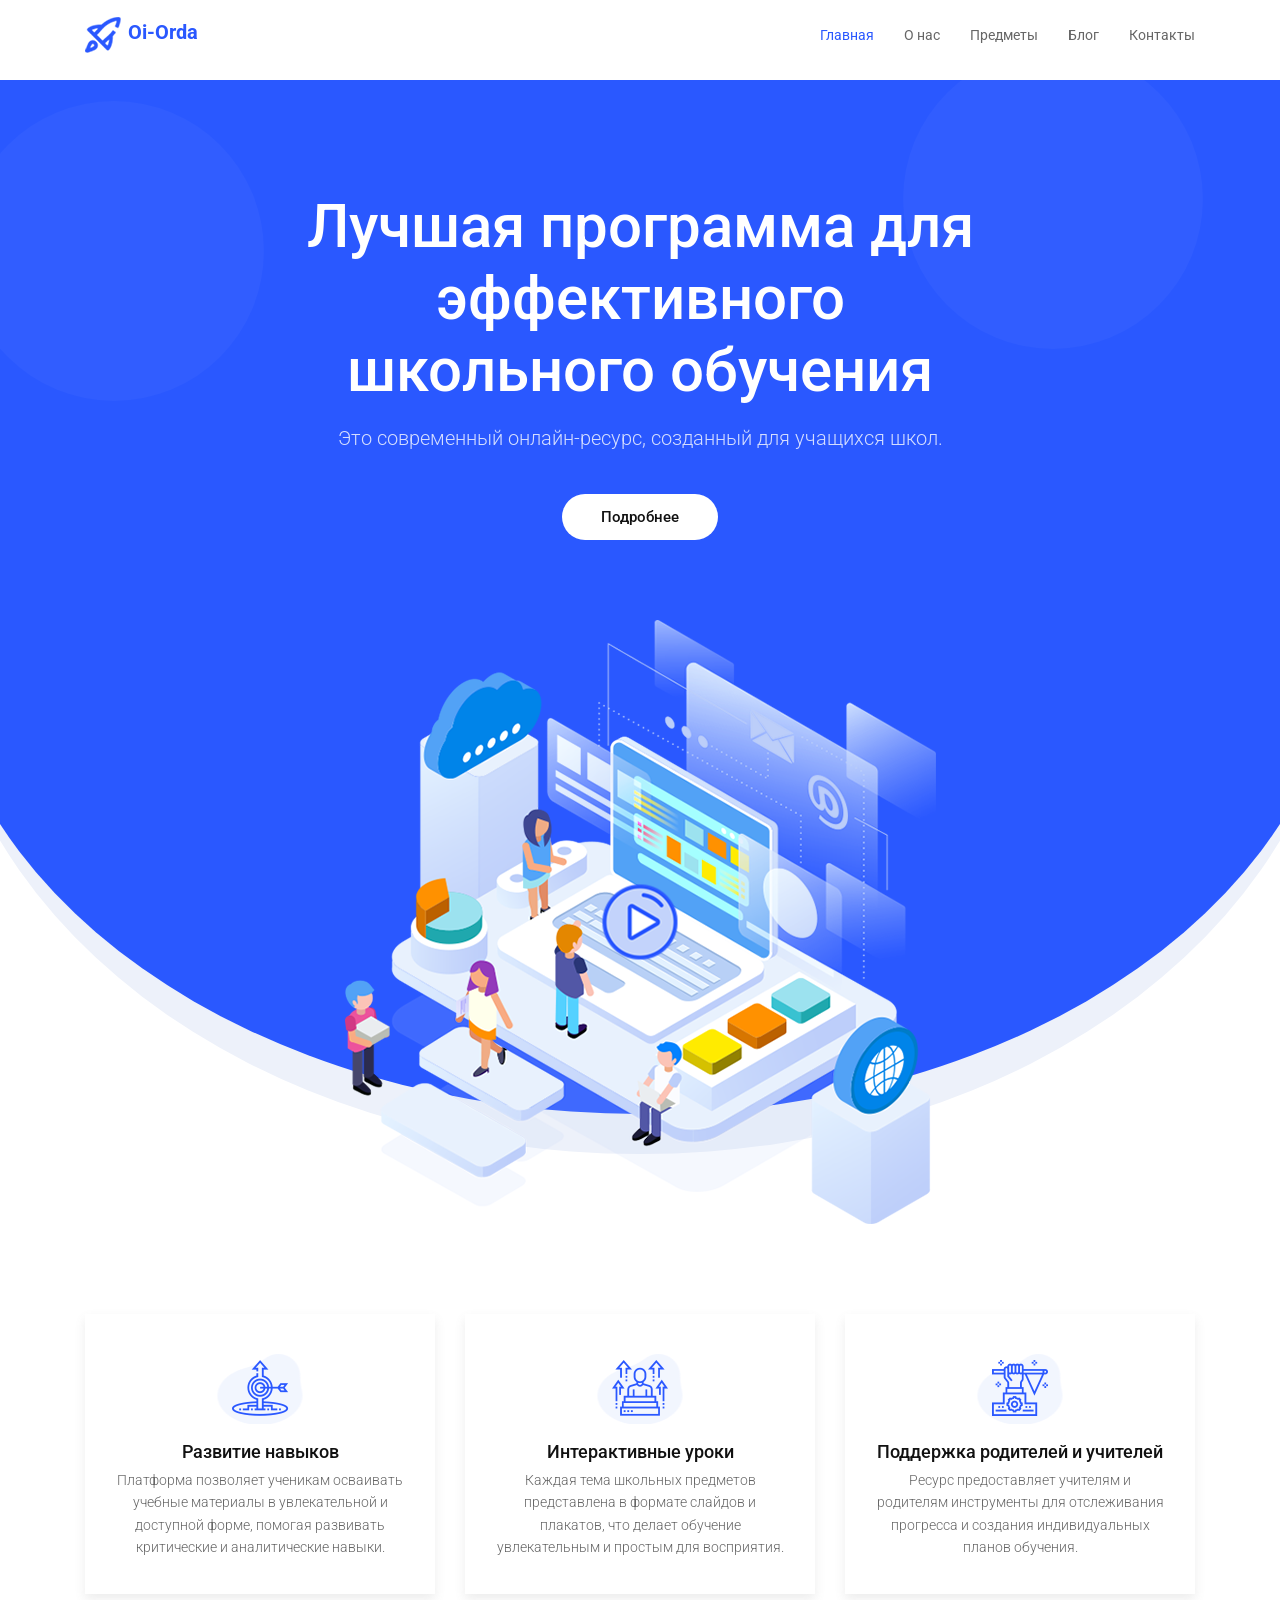
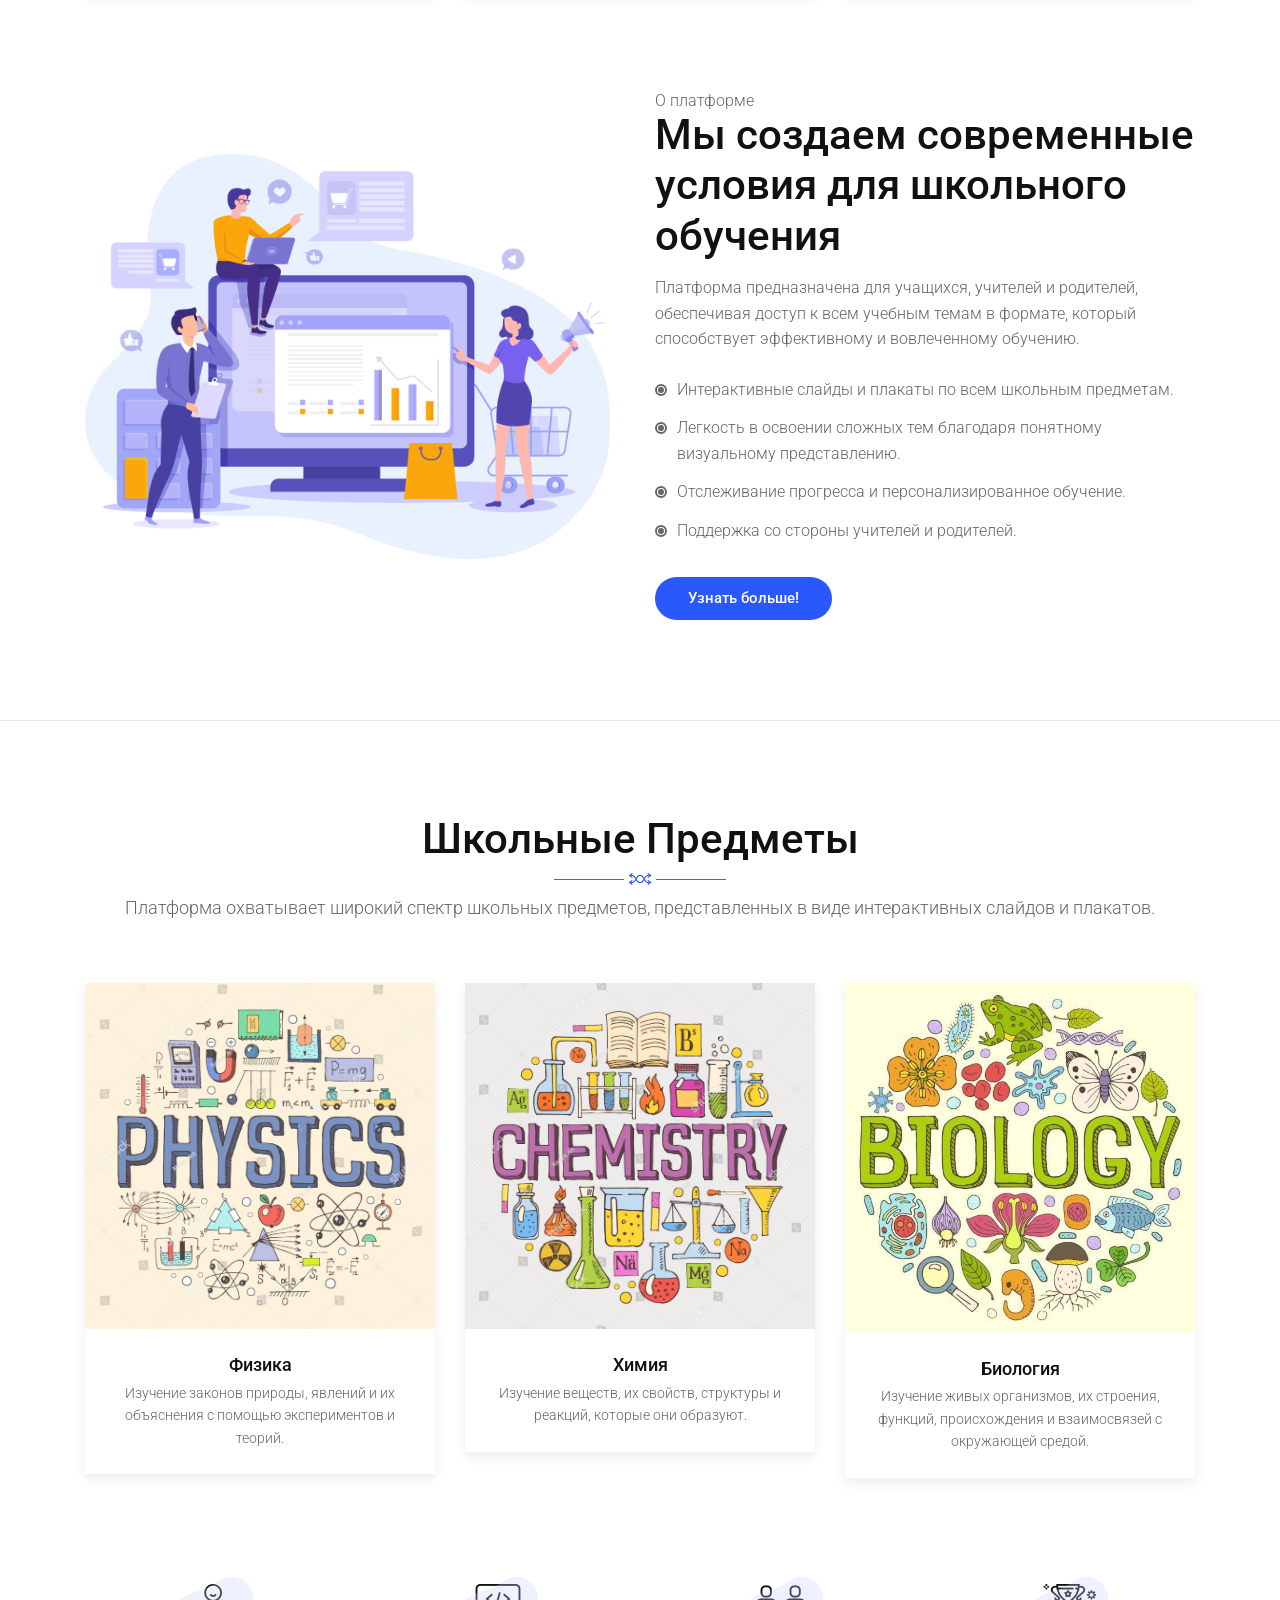
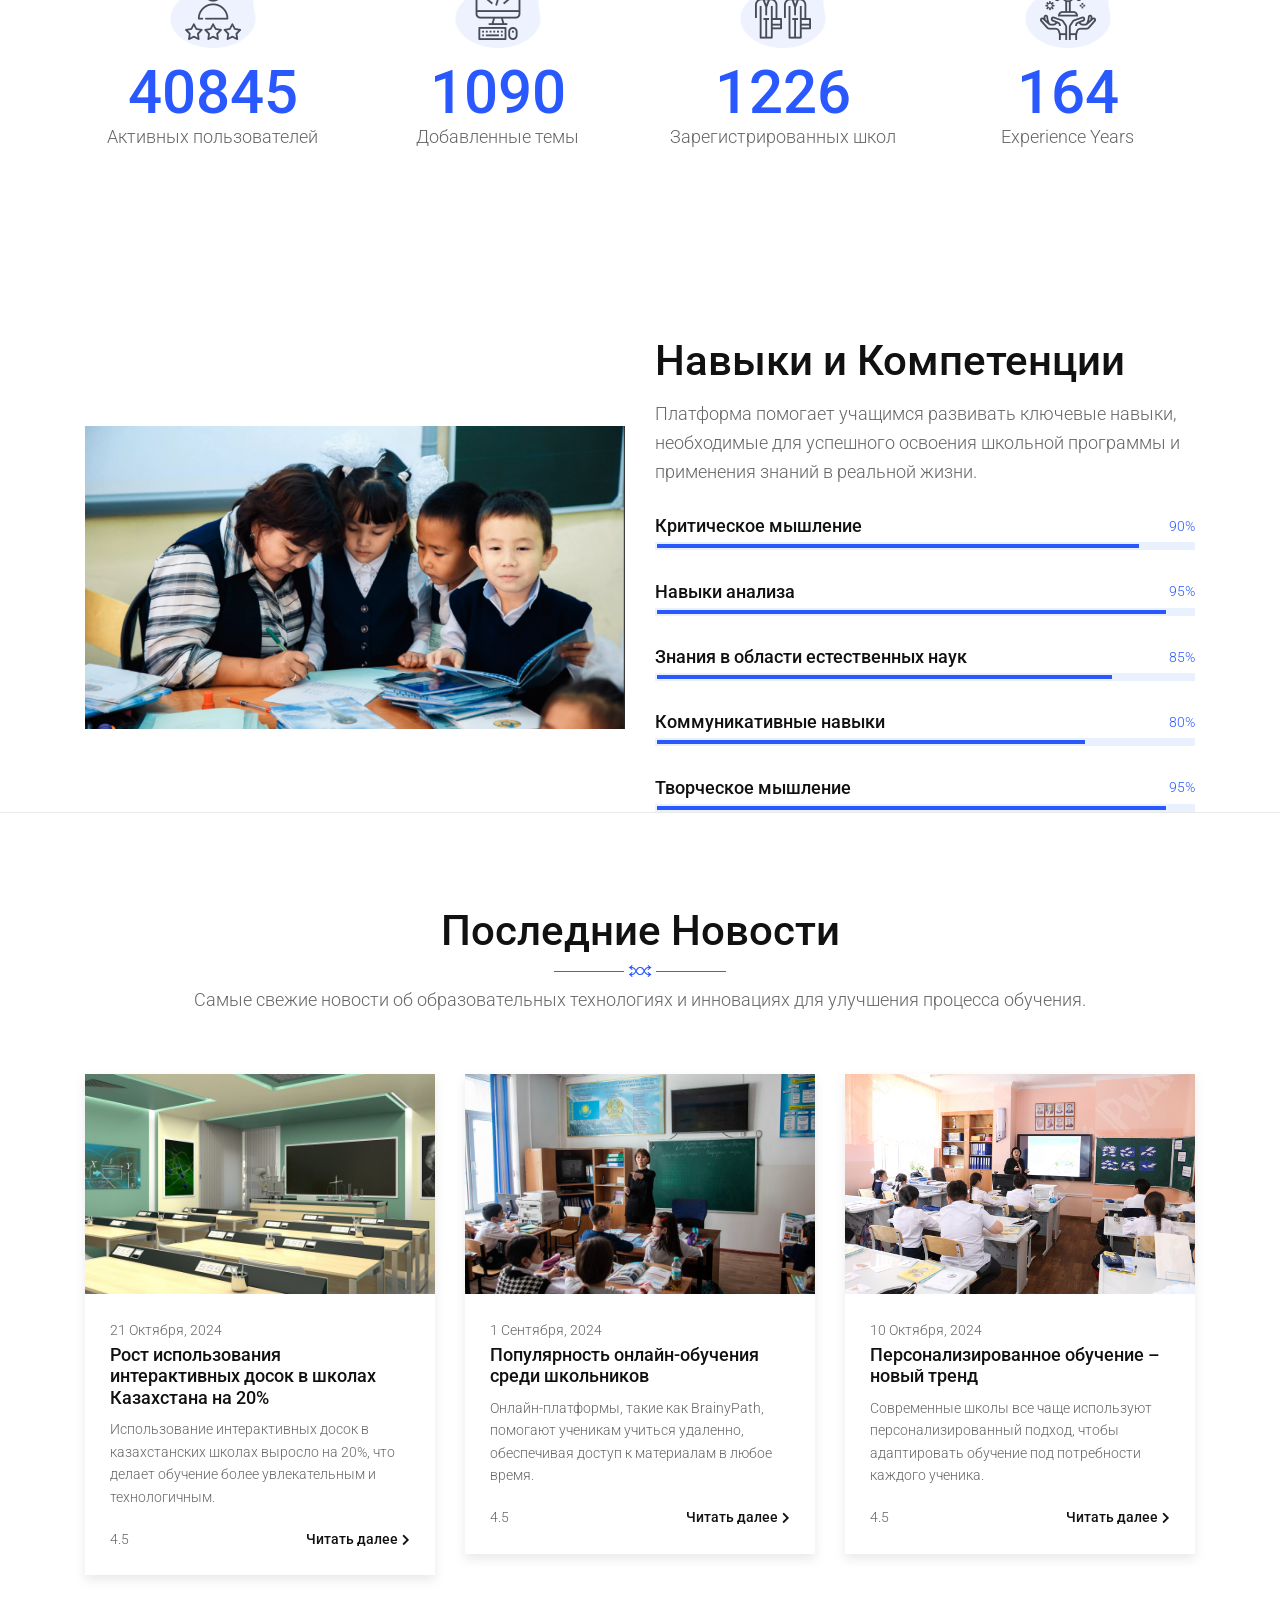
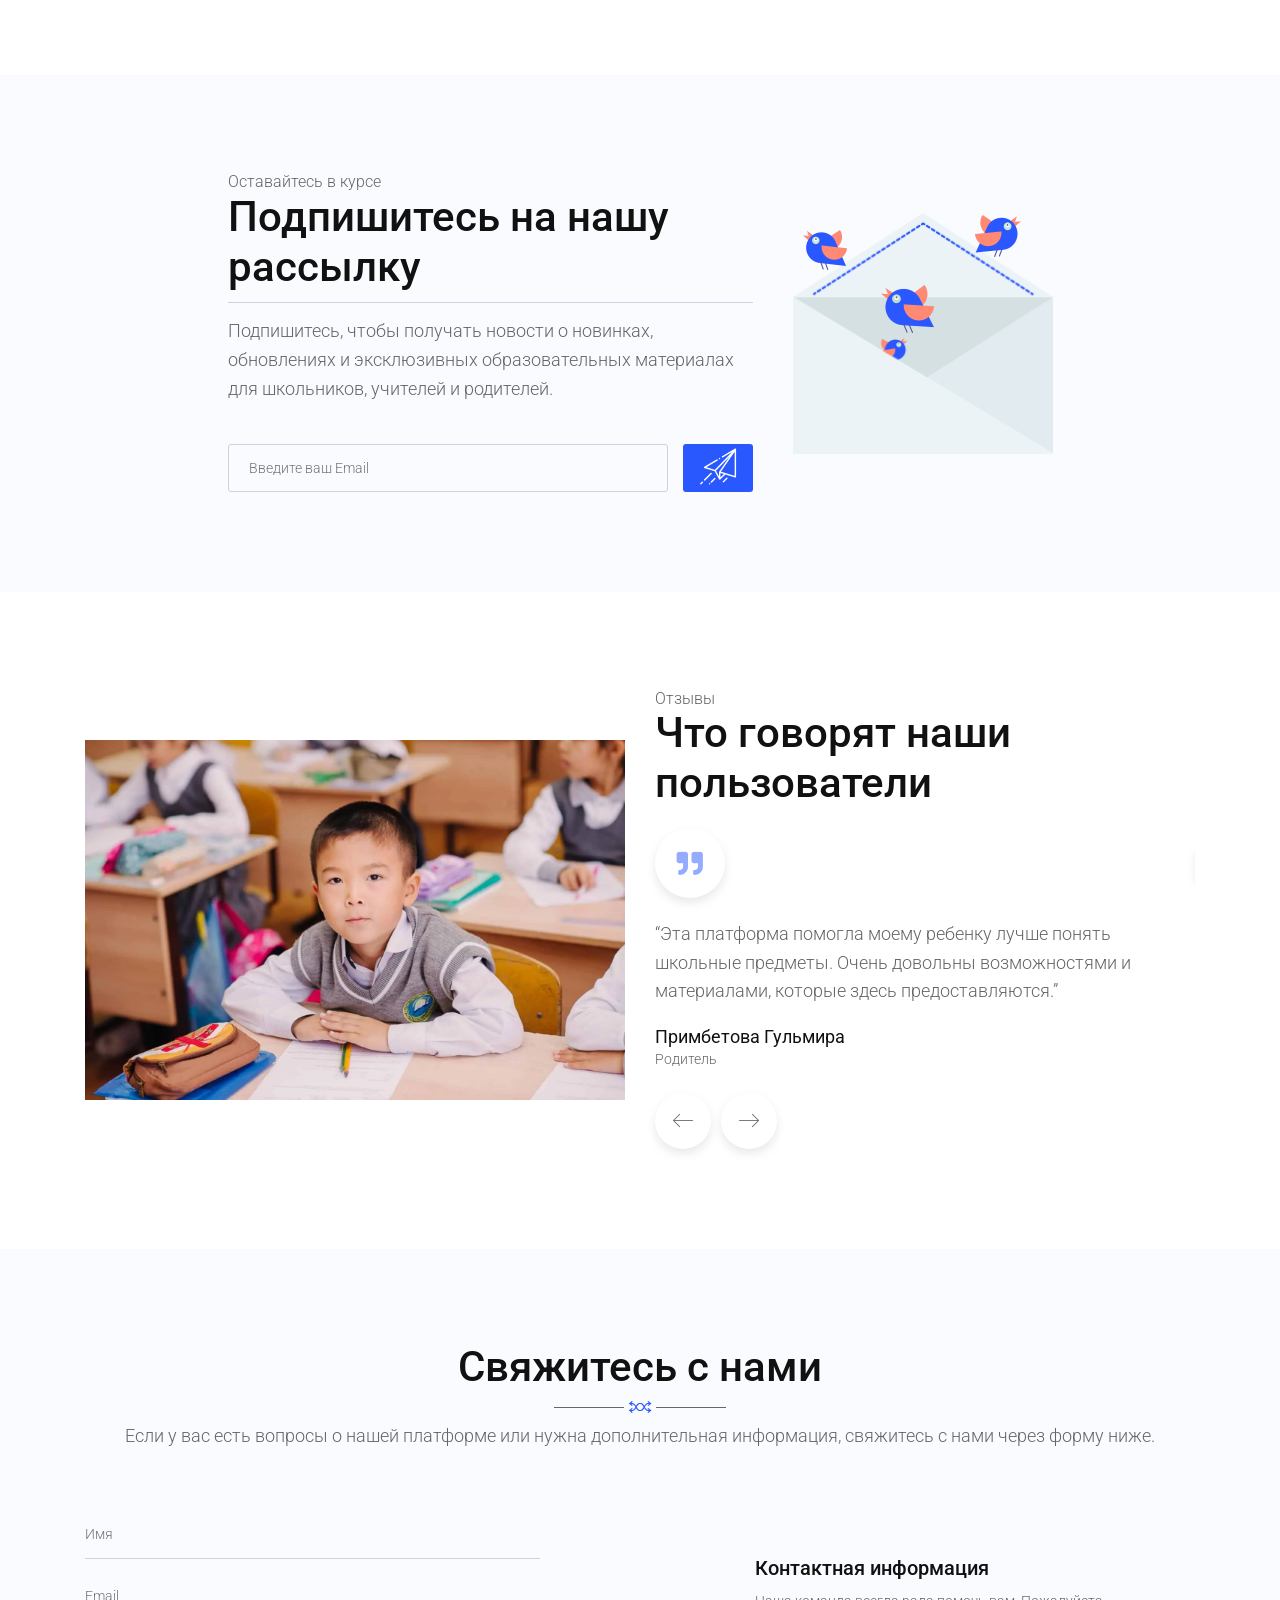
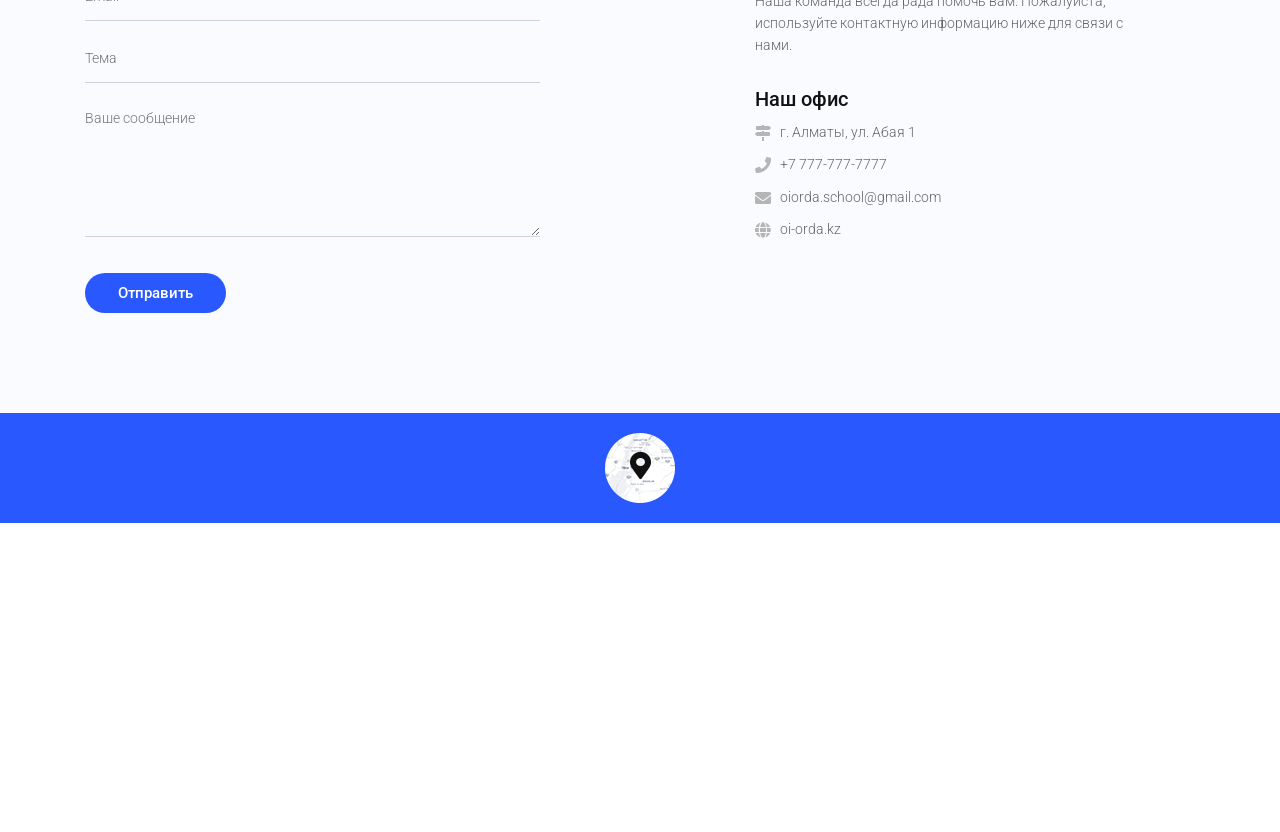
==== commit 75941fb3: "fix 2" ====
--- a/home.html
+++ b/home.html
@@ -601,6 +601,7 @@
       </div>
     </div>
   </div>
+
   <!-- End Video Popup -->
   <!-- Scripts -->
   <script src="assets/js/vendor/modernizr-3.5.0.min.js"></script>
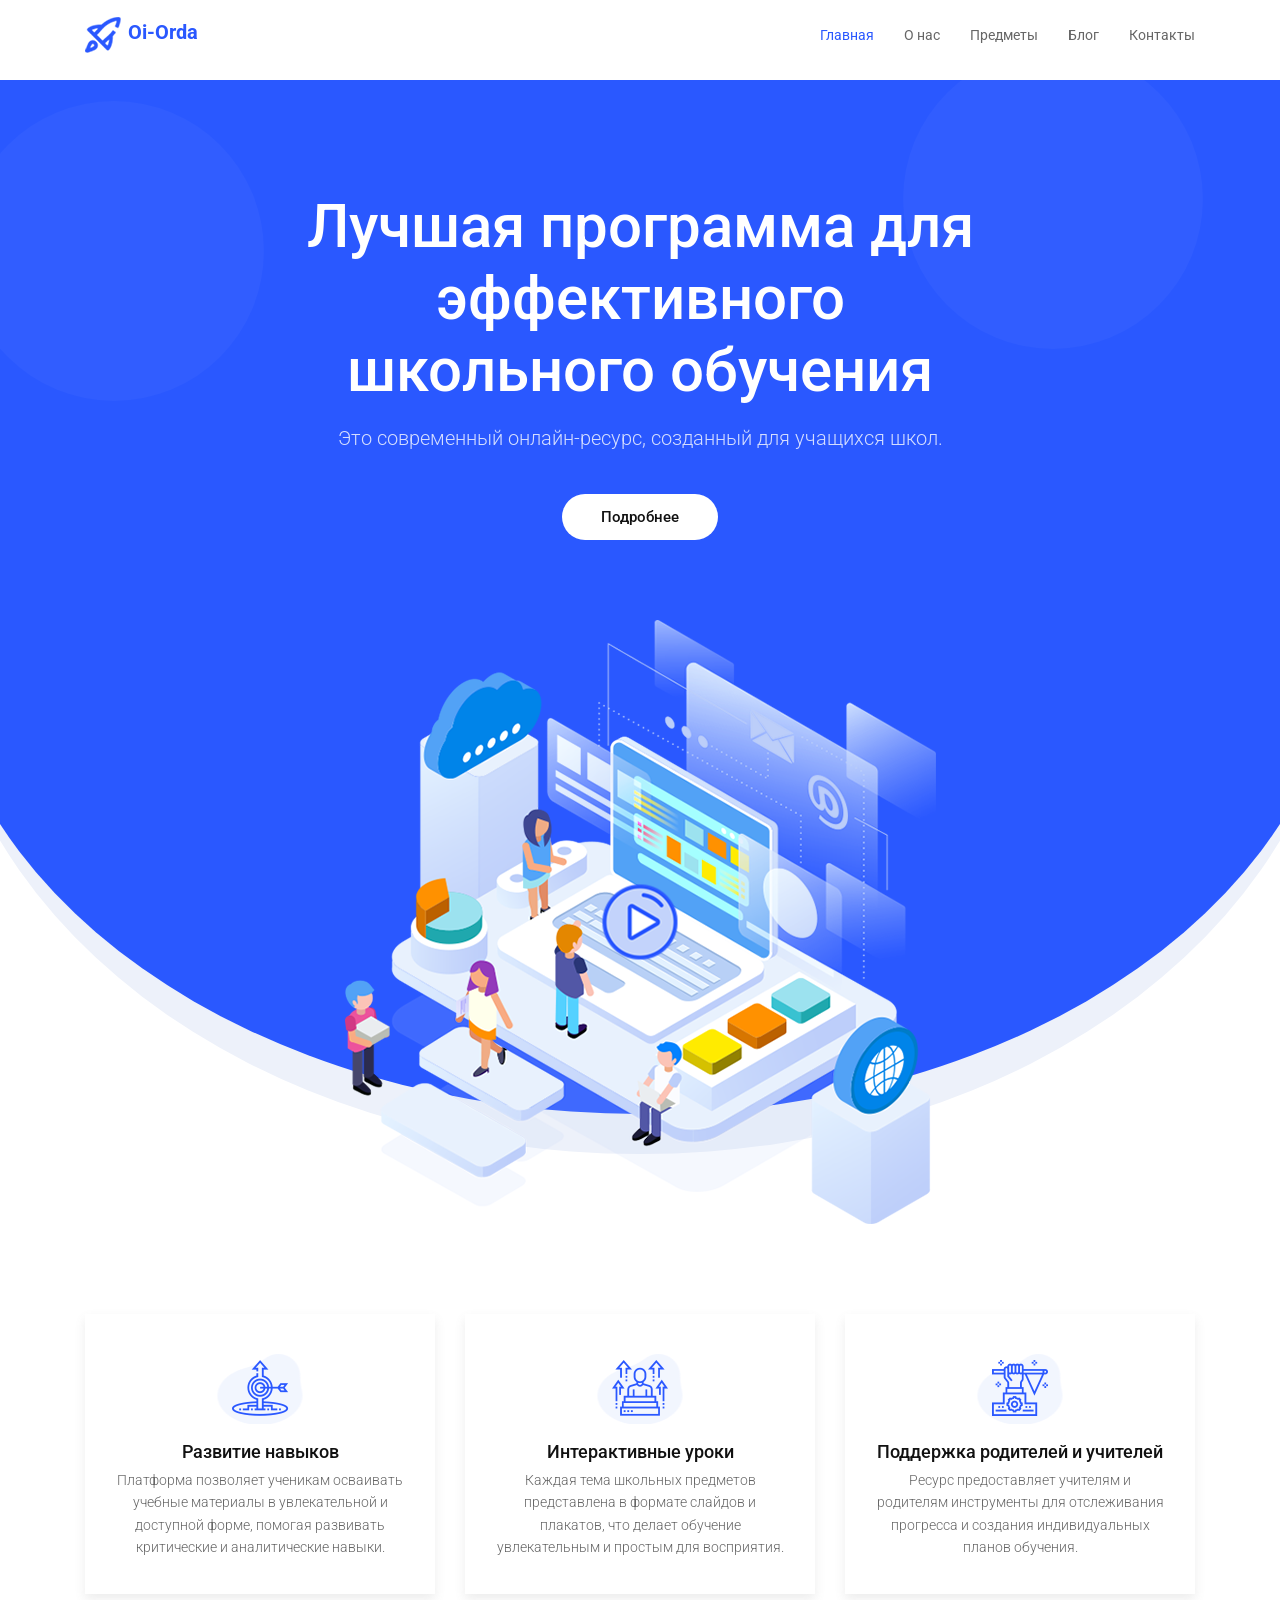
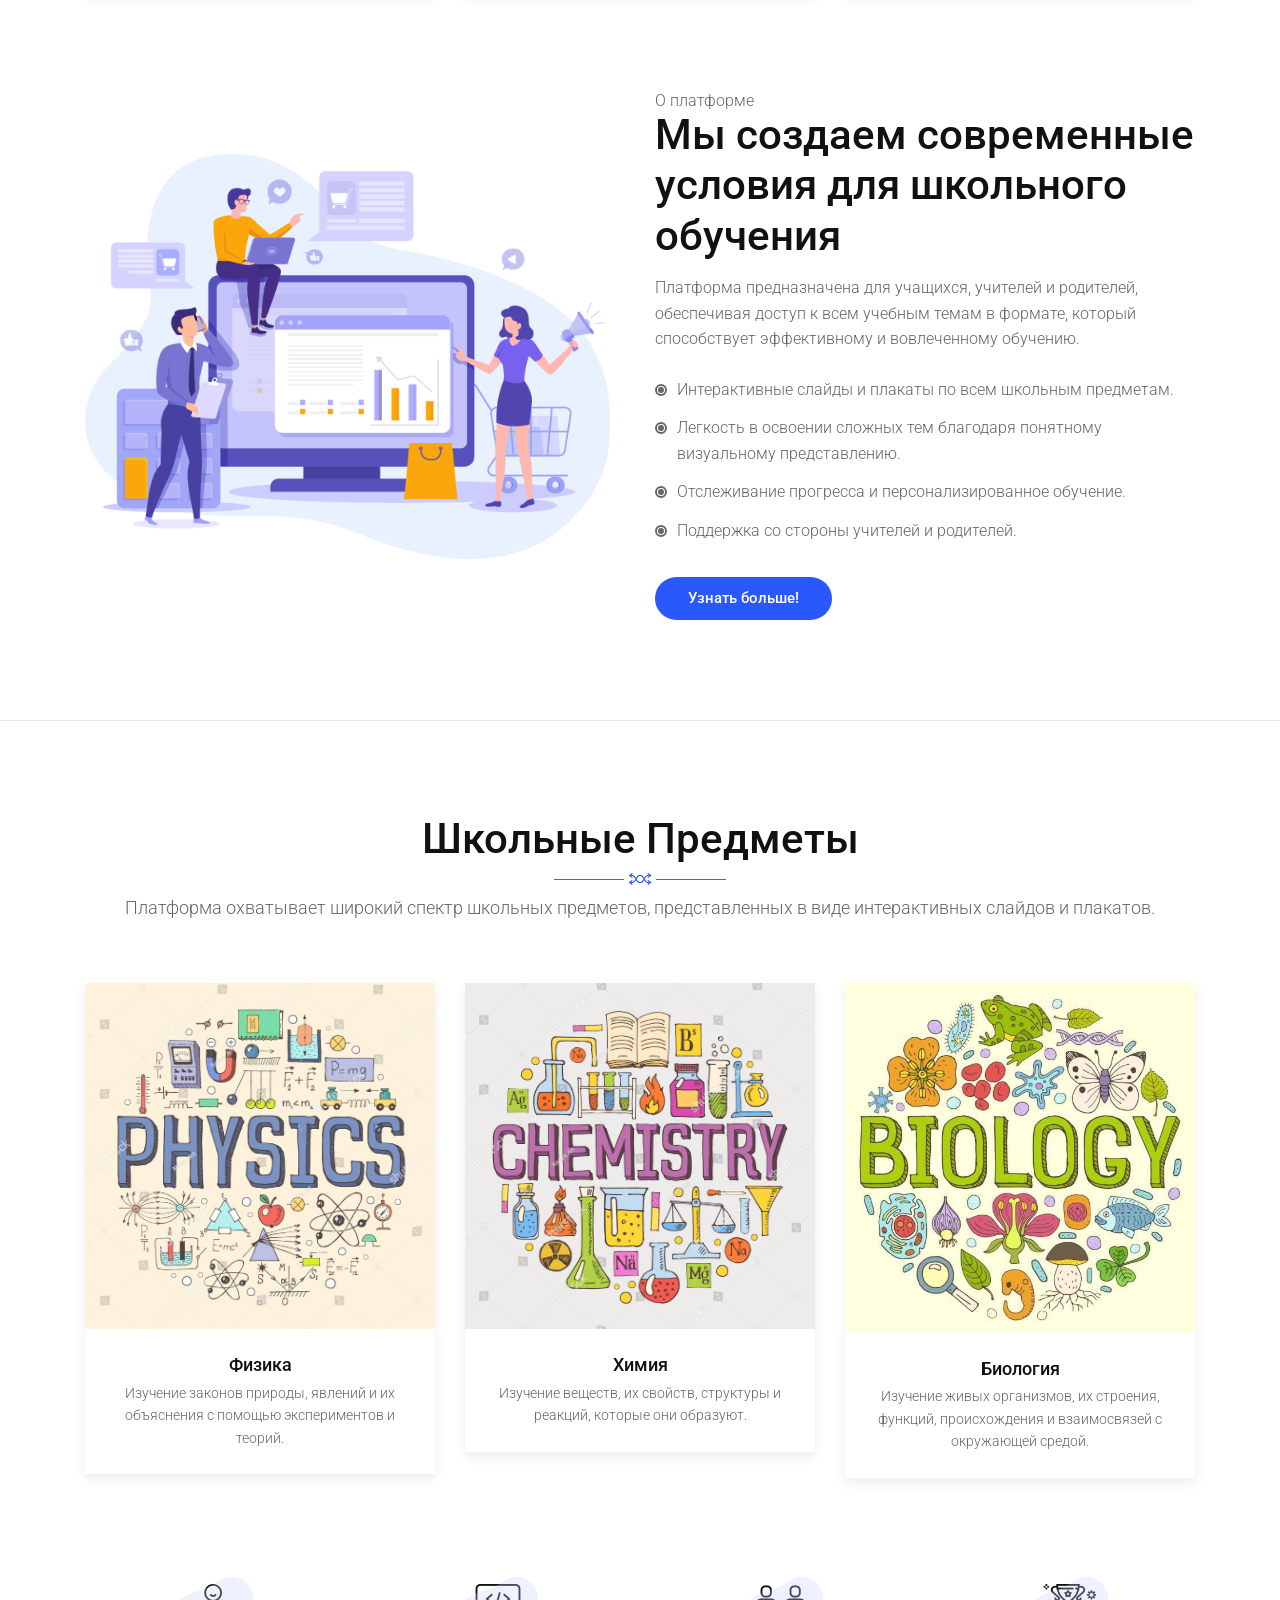
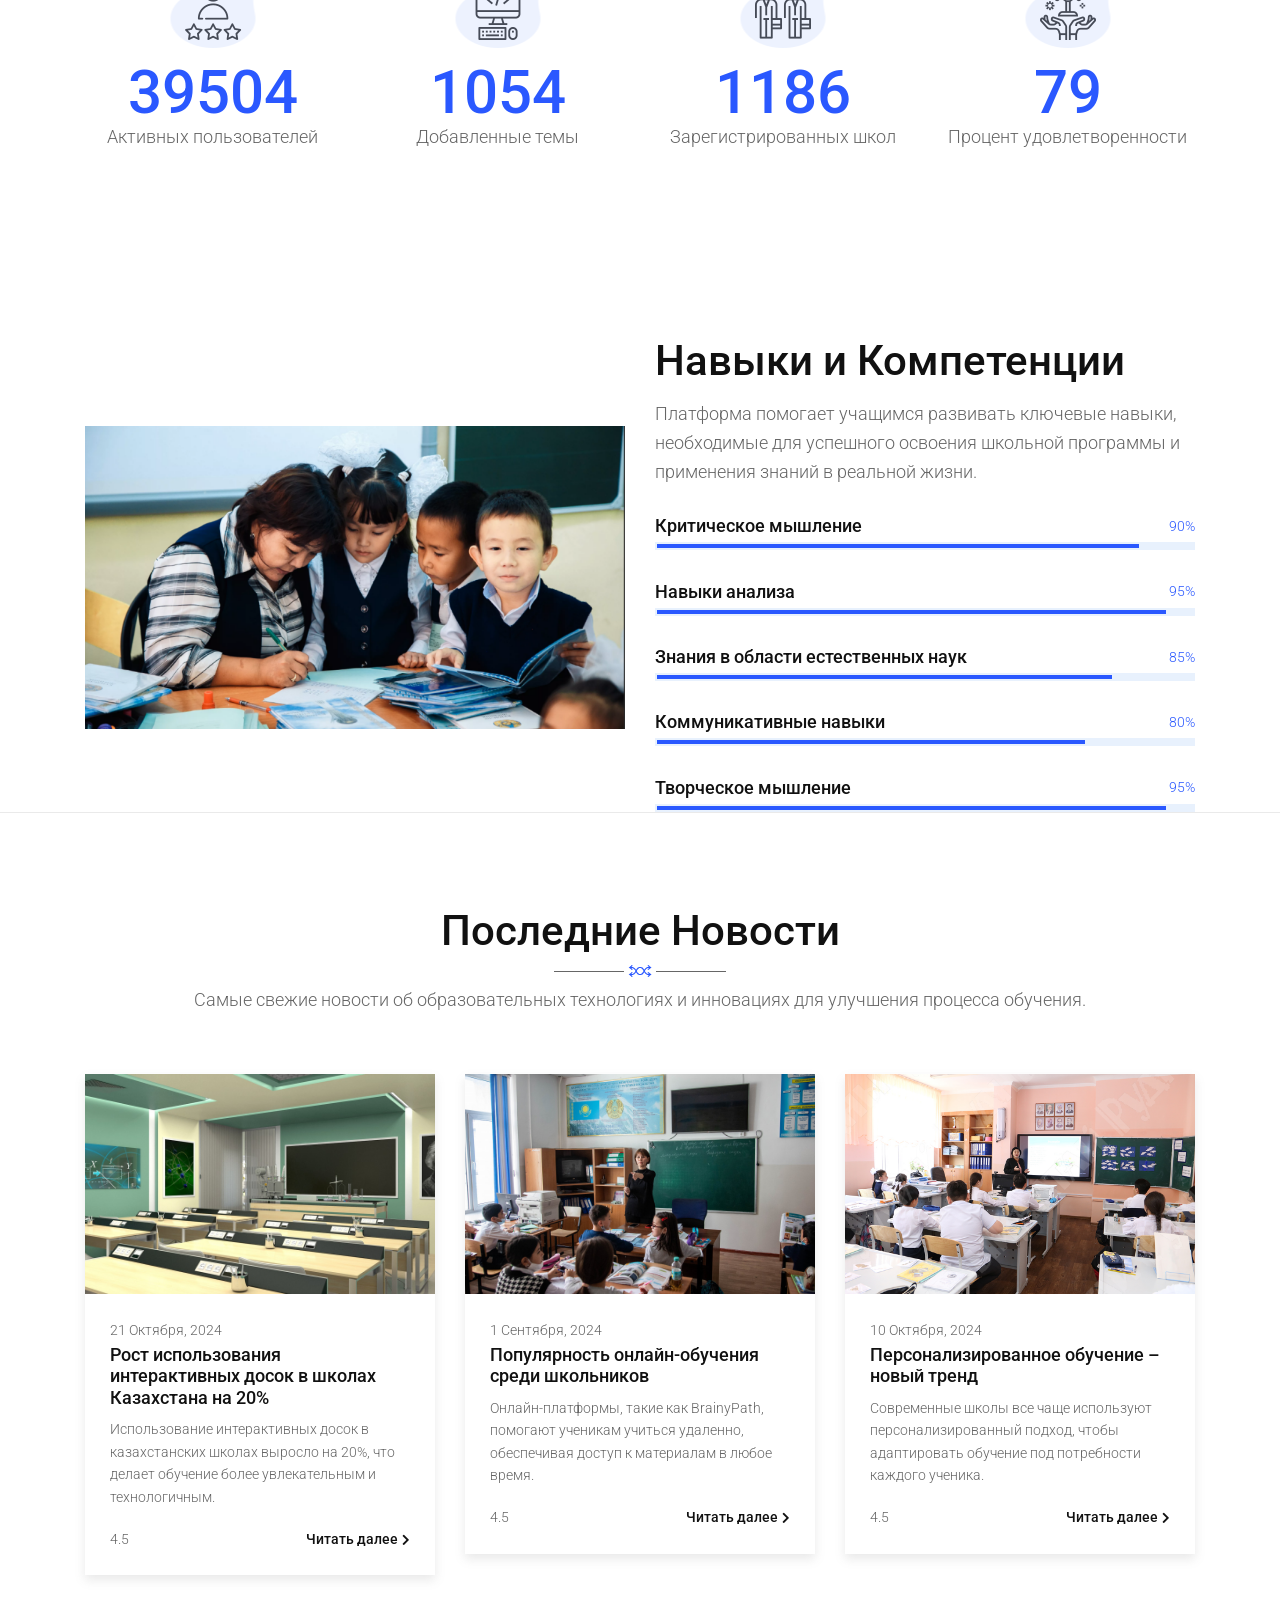
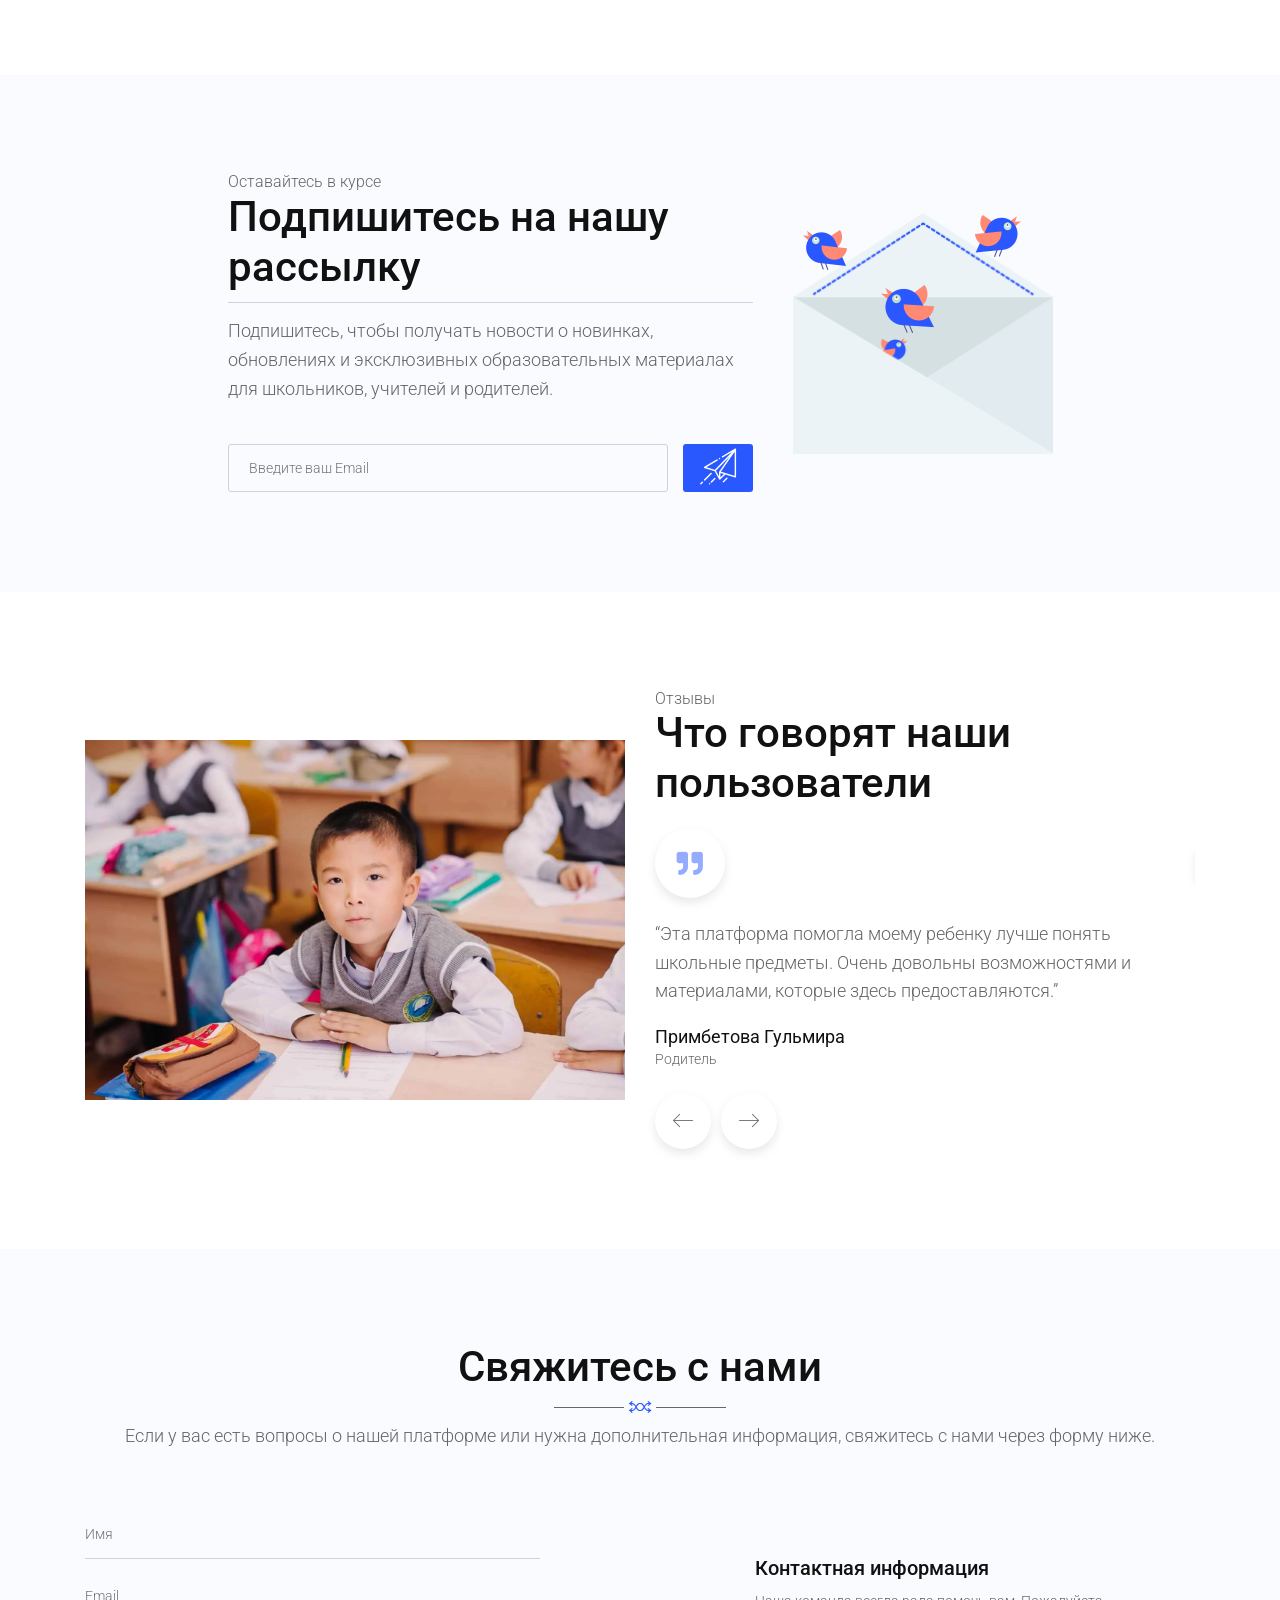
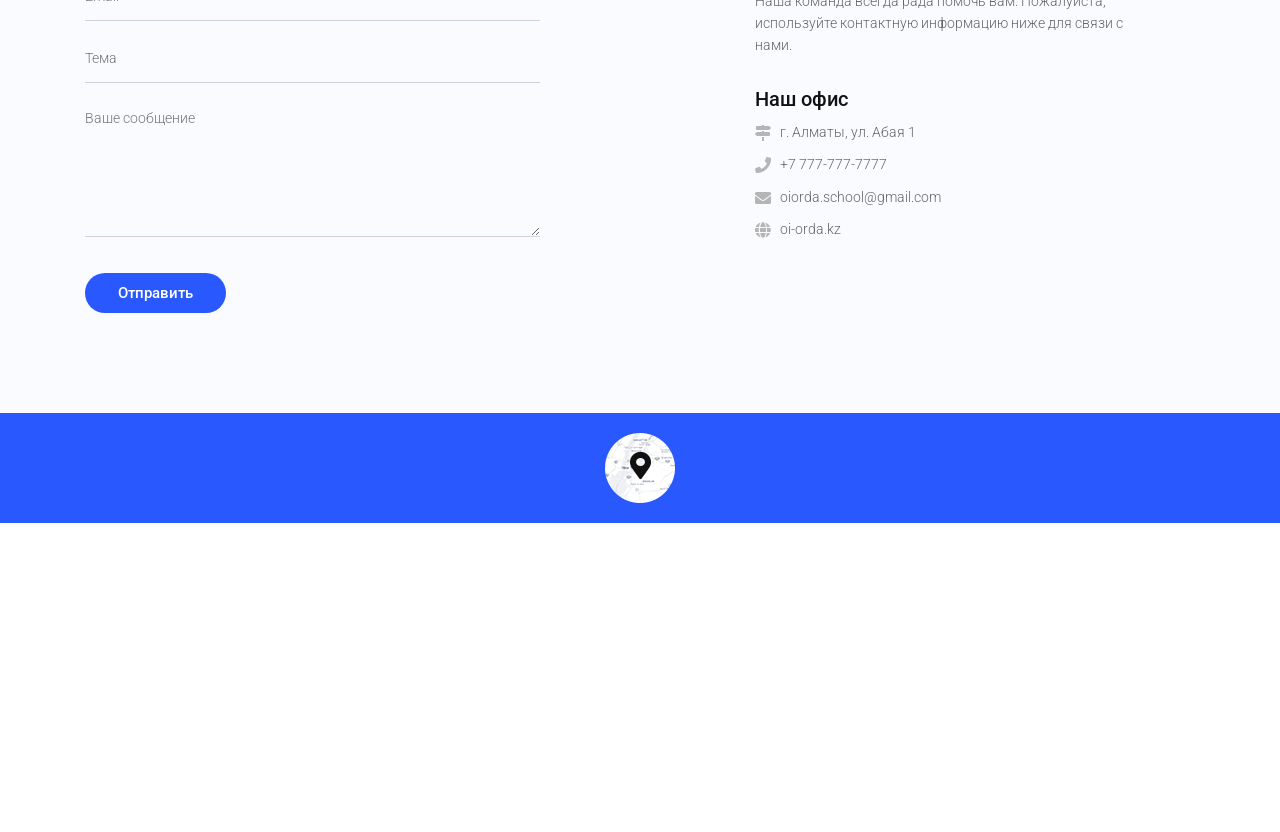
==== commit cb0efe96: "Update home.html" ====
--- a/home.html
+++ b/home.html
@@ -78,8 +78,8 @@
       </div>
       <div class="st-hero-img2">
         <img src="assets/img/light-img/img_3.png" alt="demo">
-        <a href="https://www.youtube.com/embed/QDqlqzGL8RQ?si=iXgGd5NAVXl3Avy7" class="st-video-btn st-video-open">
-          <span class="st-video-btn-icon"><img src="assets/img/blue-img/video-icon.png" alt="demo"></span>
+        <a href="" class="st-video-btn st-video-open">
+          <span class="st-video-btn-icon"><img src="assets/img/blue-img/video-icon.png" alt="Oi-Orda"></span>
           <div class="tfvideo-button">
               <span class="tfvideo-animaiton"><span></span></span>
           </div>
@@ -264,8 +264,8 @@
           <div class="col-lg-3 col-sm-6">
             <div class="st-funfact text-center wow fadeInUp" data-wow-duration="0.8s" data-wow-delay="0.35s">
               <div class="st-funfact-icon"><i class="flaticon-win"></i></div>
-              <h2 class="st-funfact-number st-counter">200</h2>
-              <h3 class="st-funfact-title">Experience Years</h3>
+              <h2 class="st-funfact-number st-counter">99%</h2>
+              <h3 class="st-funfact-title">Процент удовлетворенности</h3>
             </div>
           </div>
         </div>
